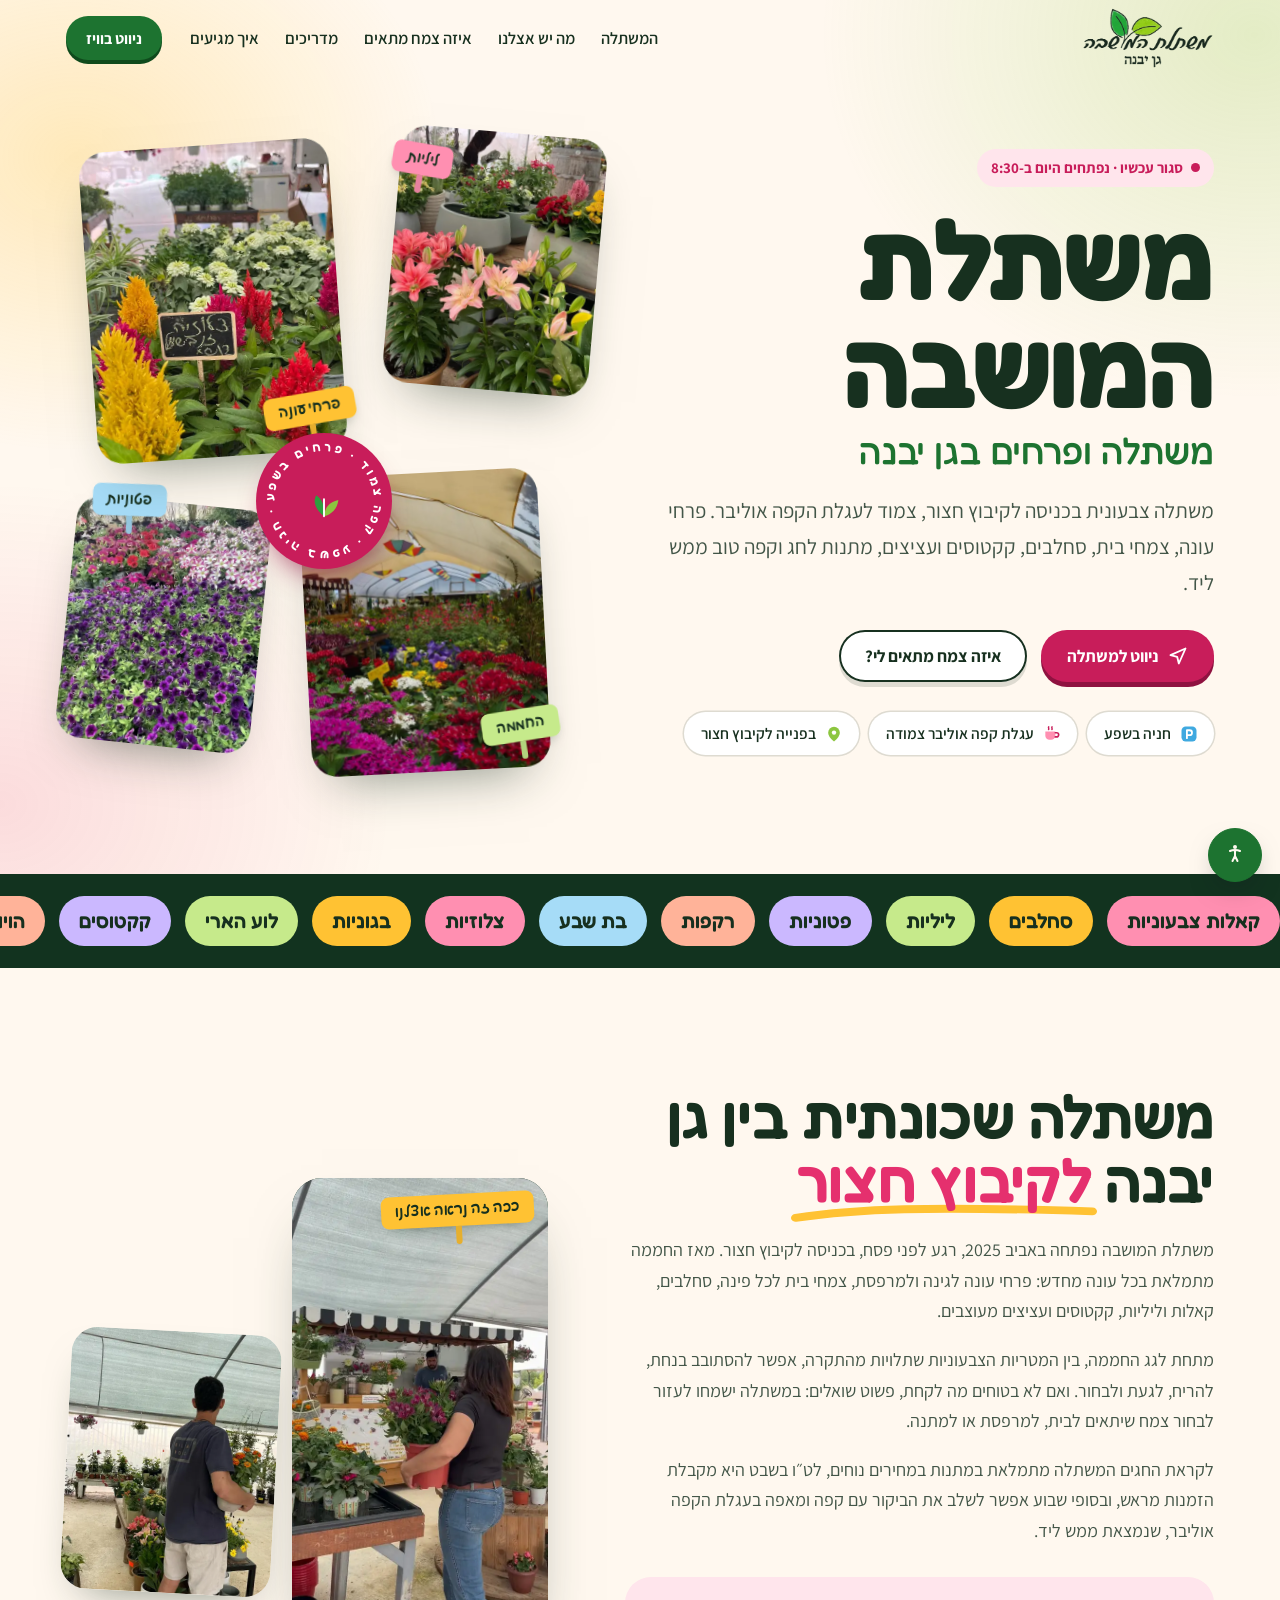
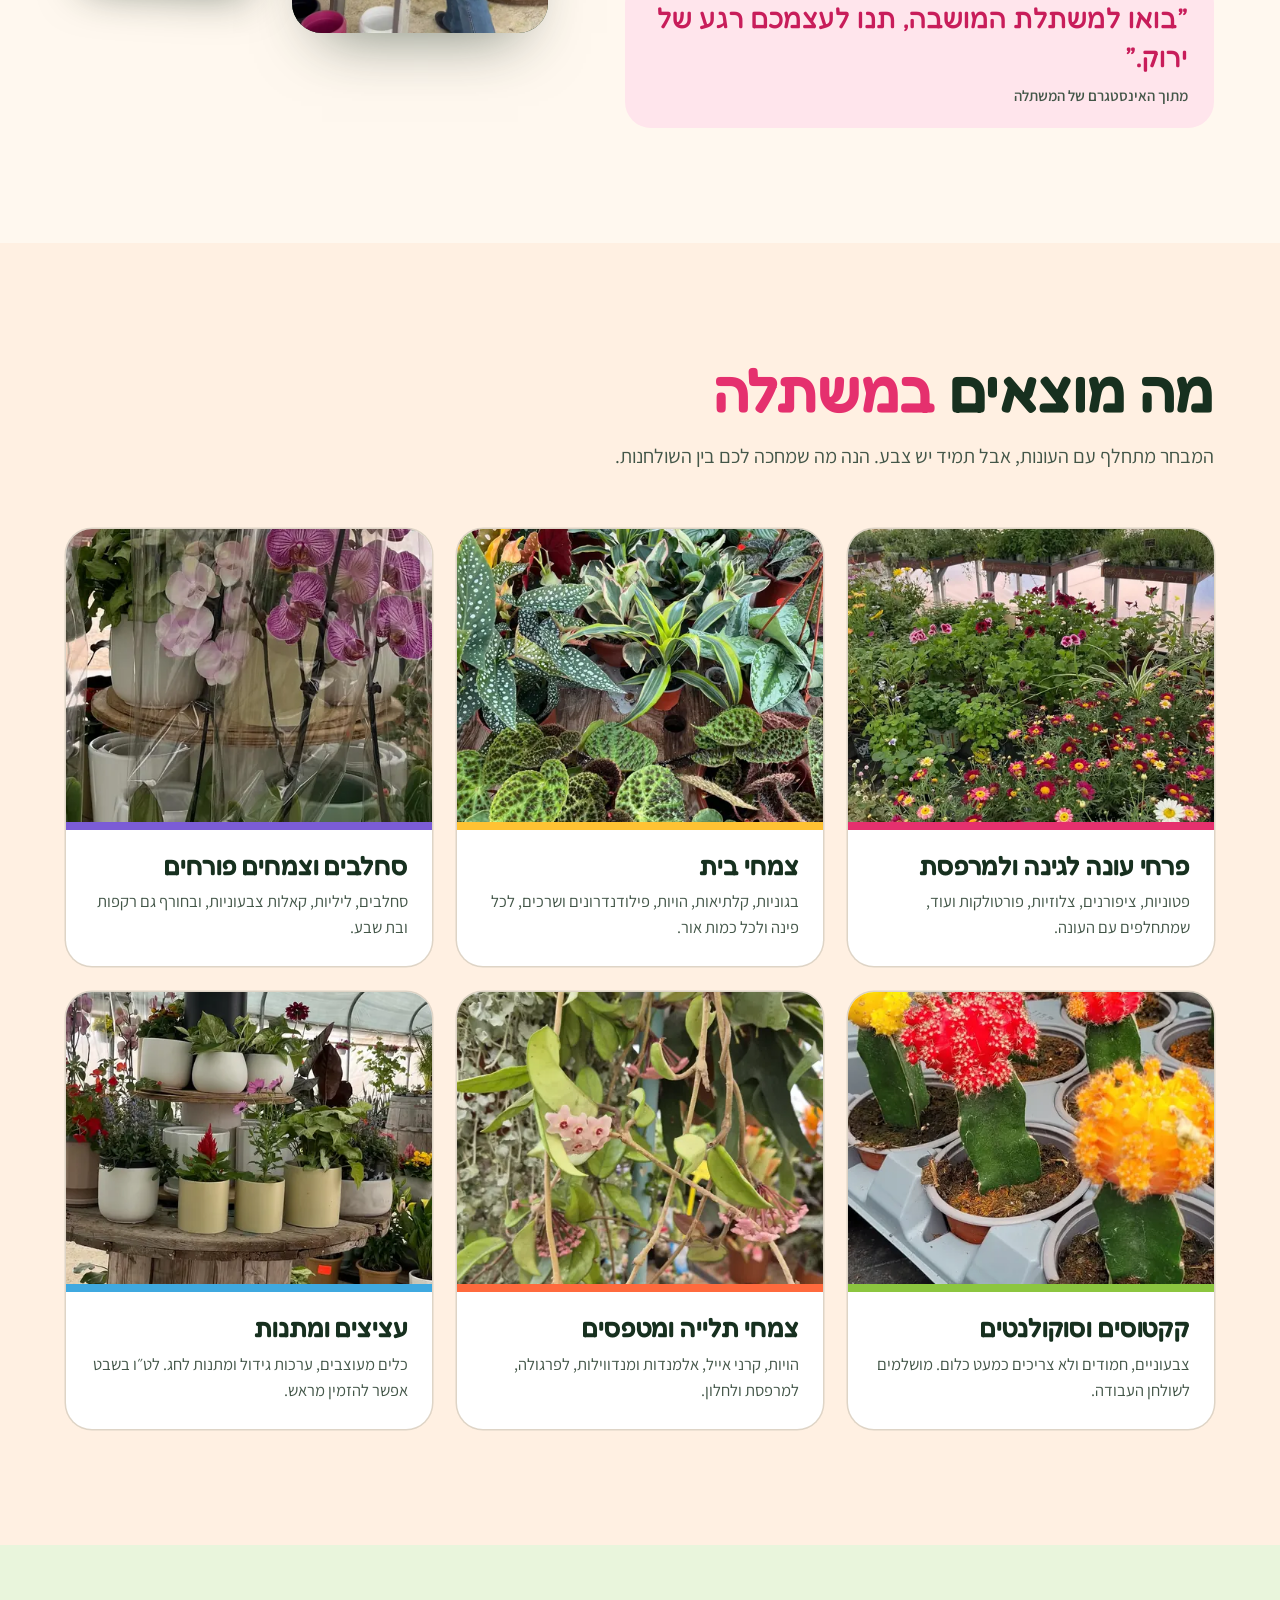
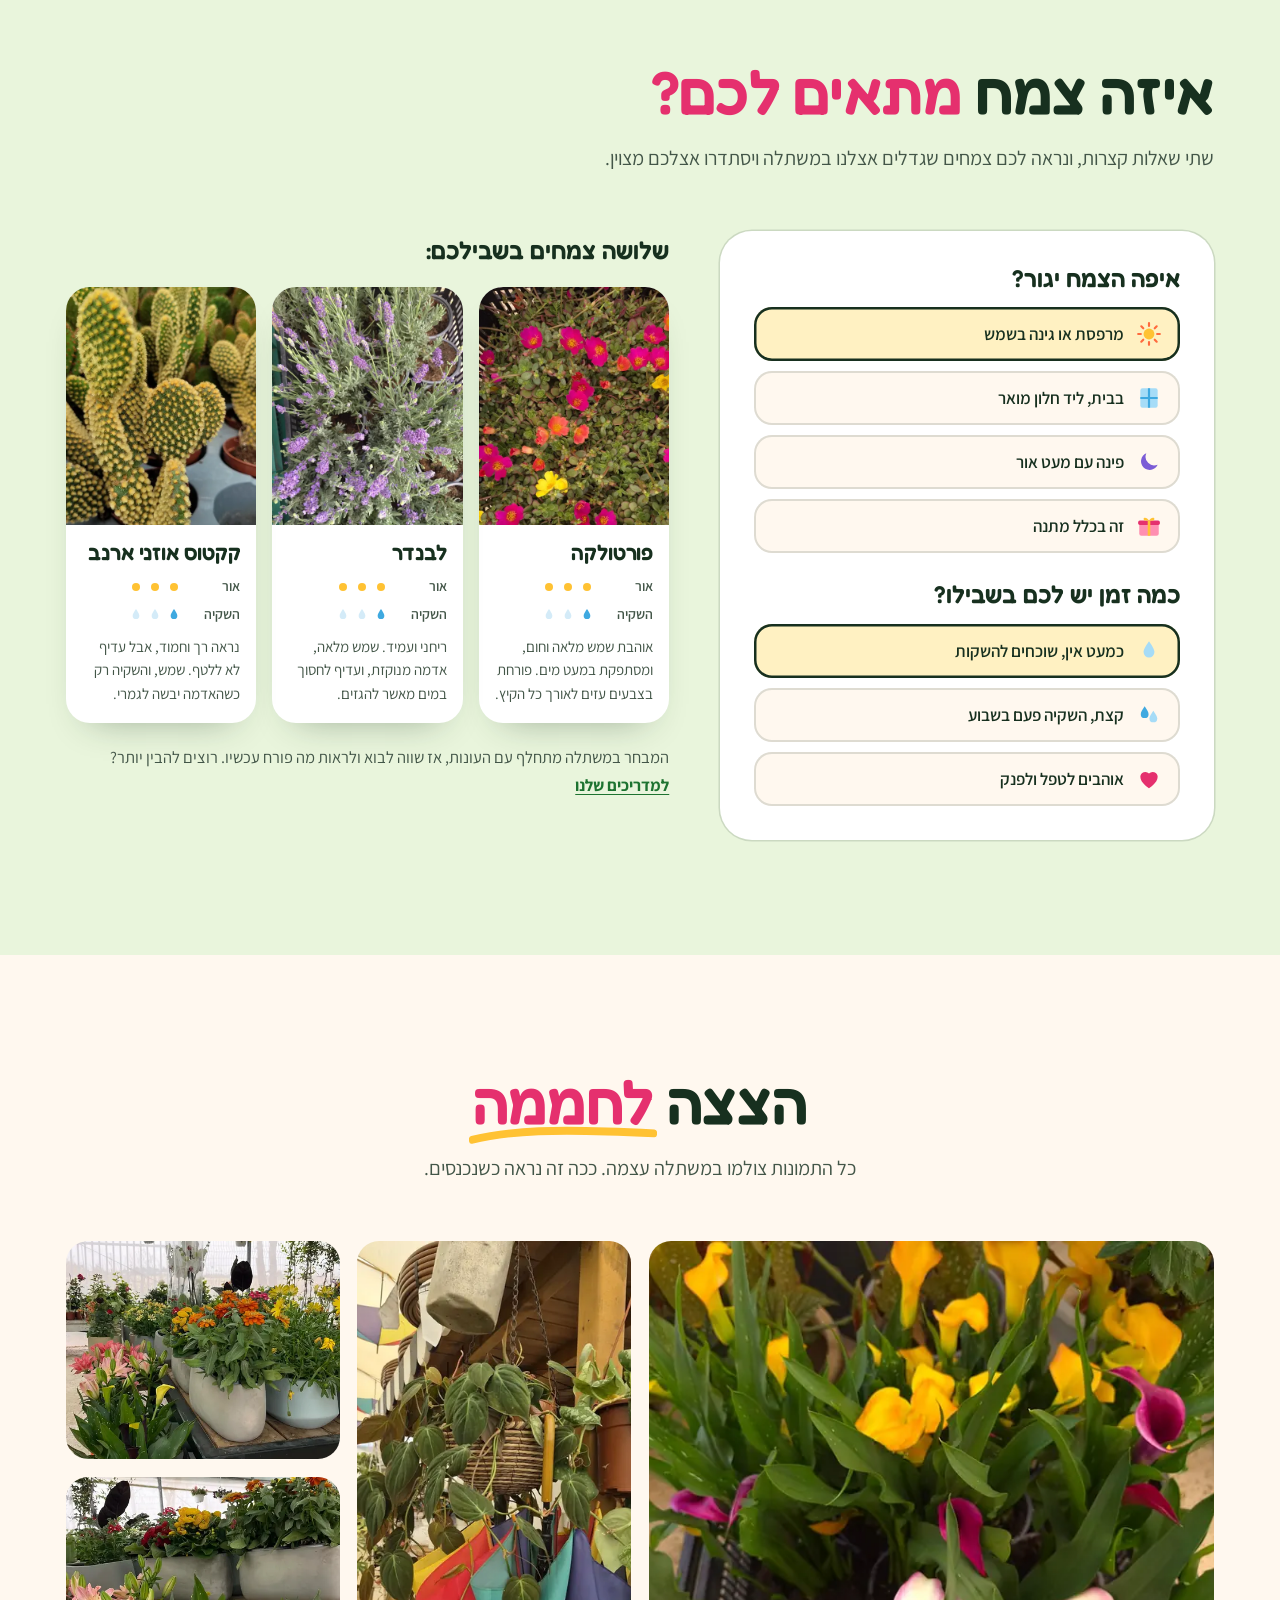
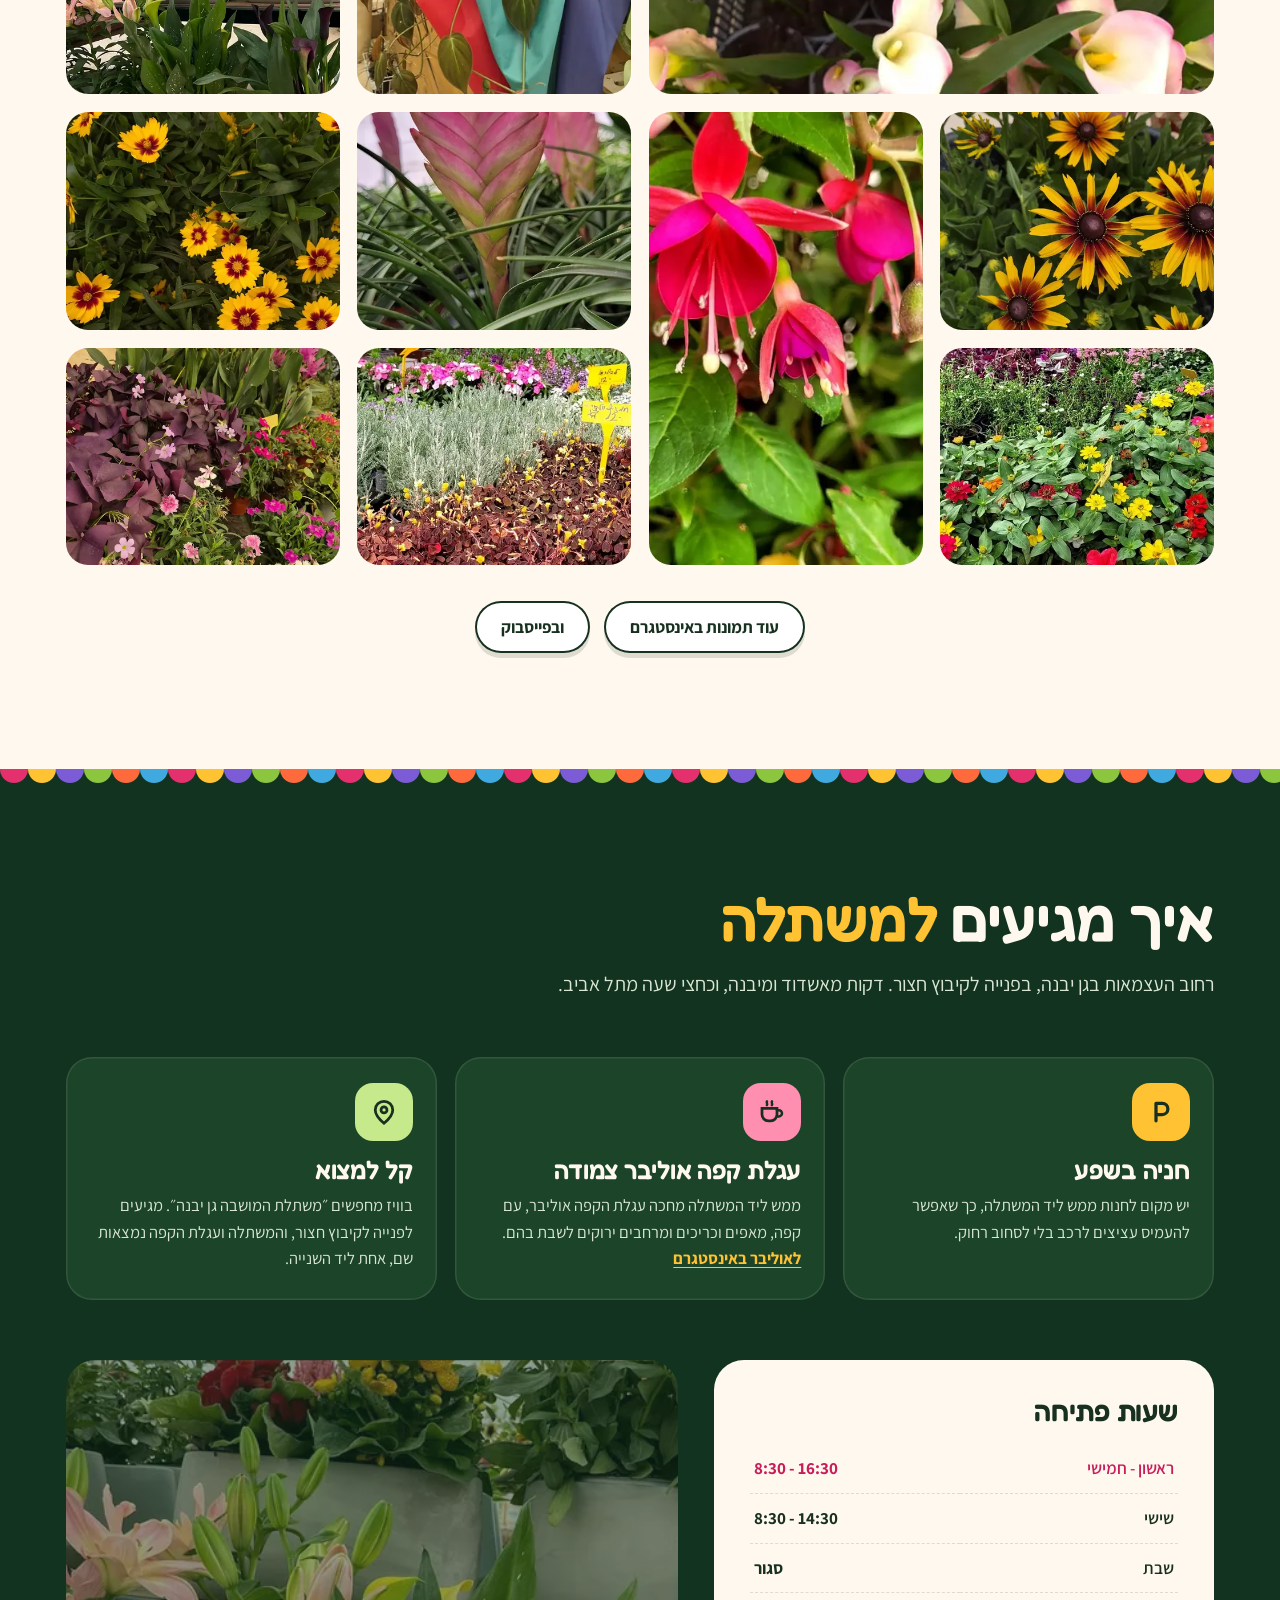
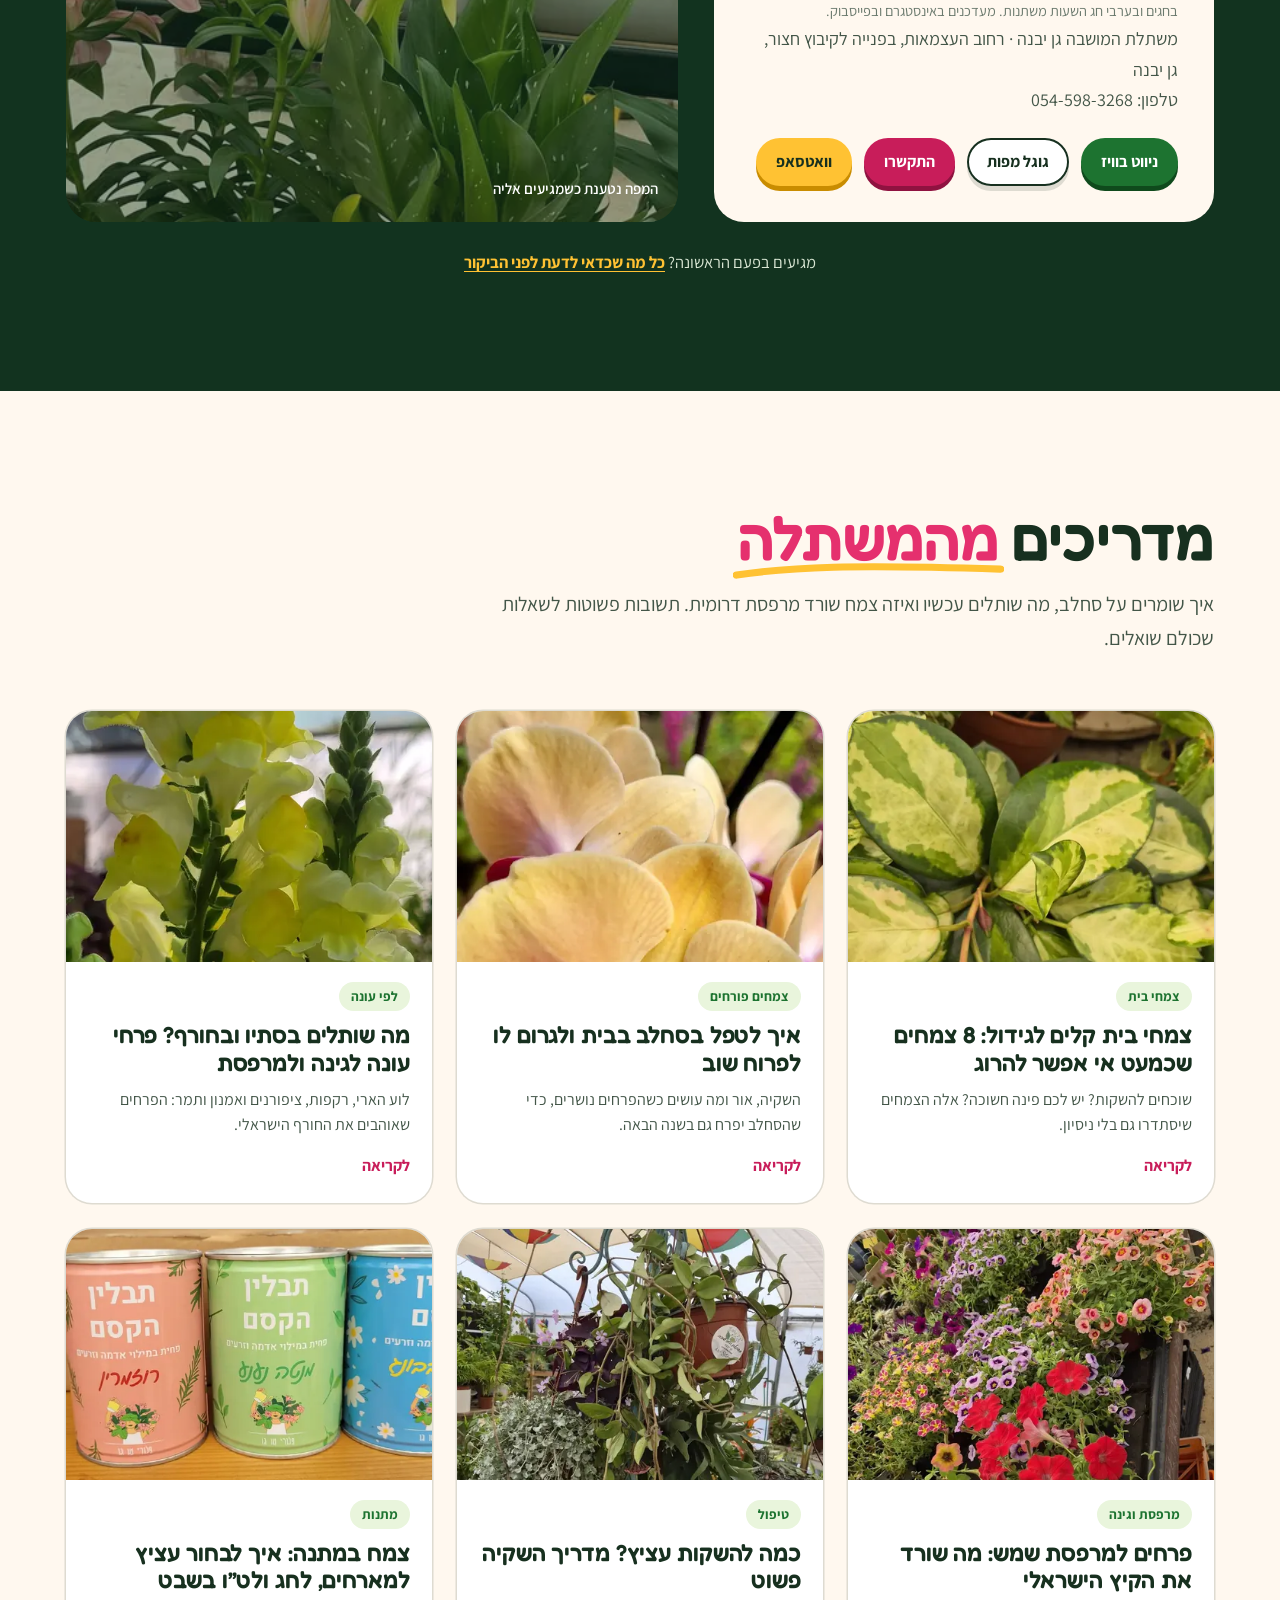
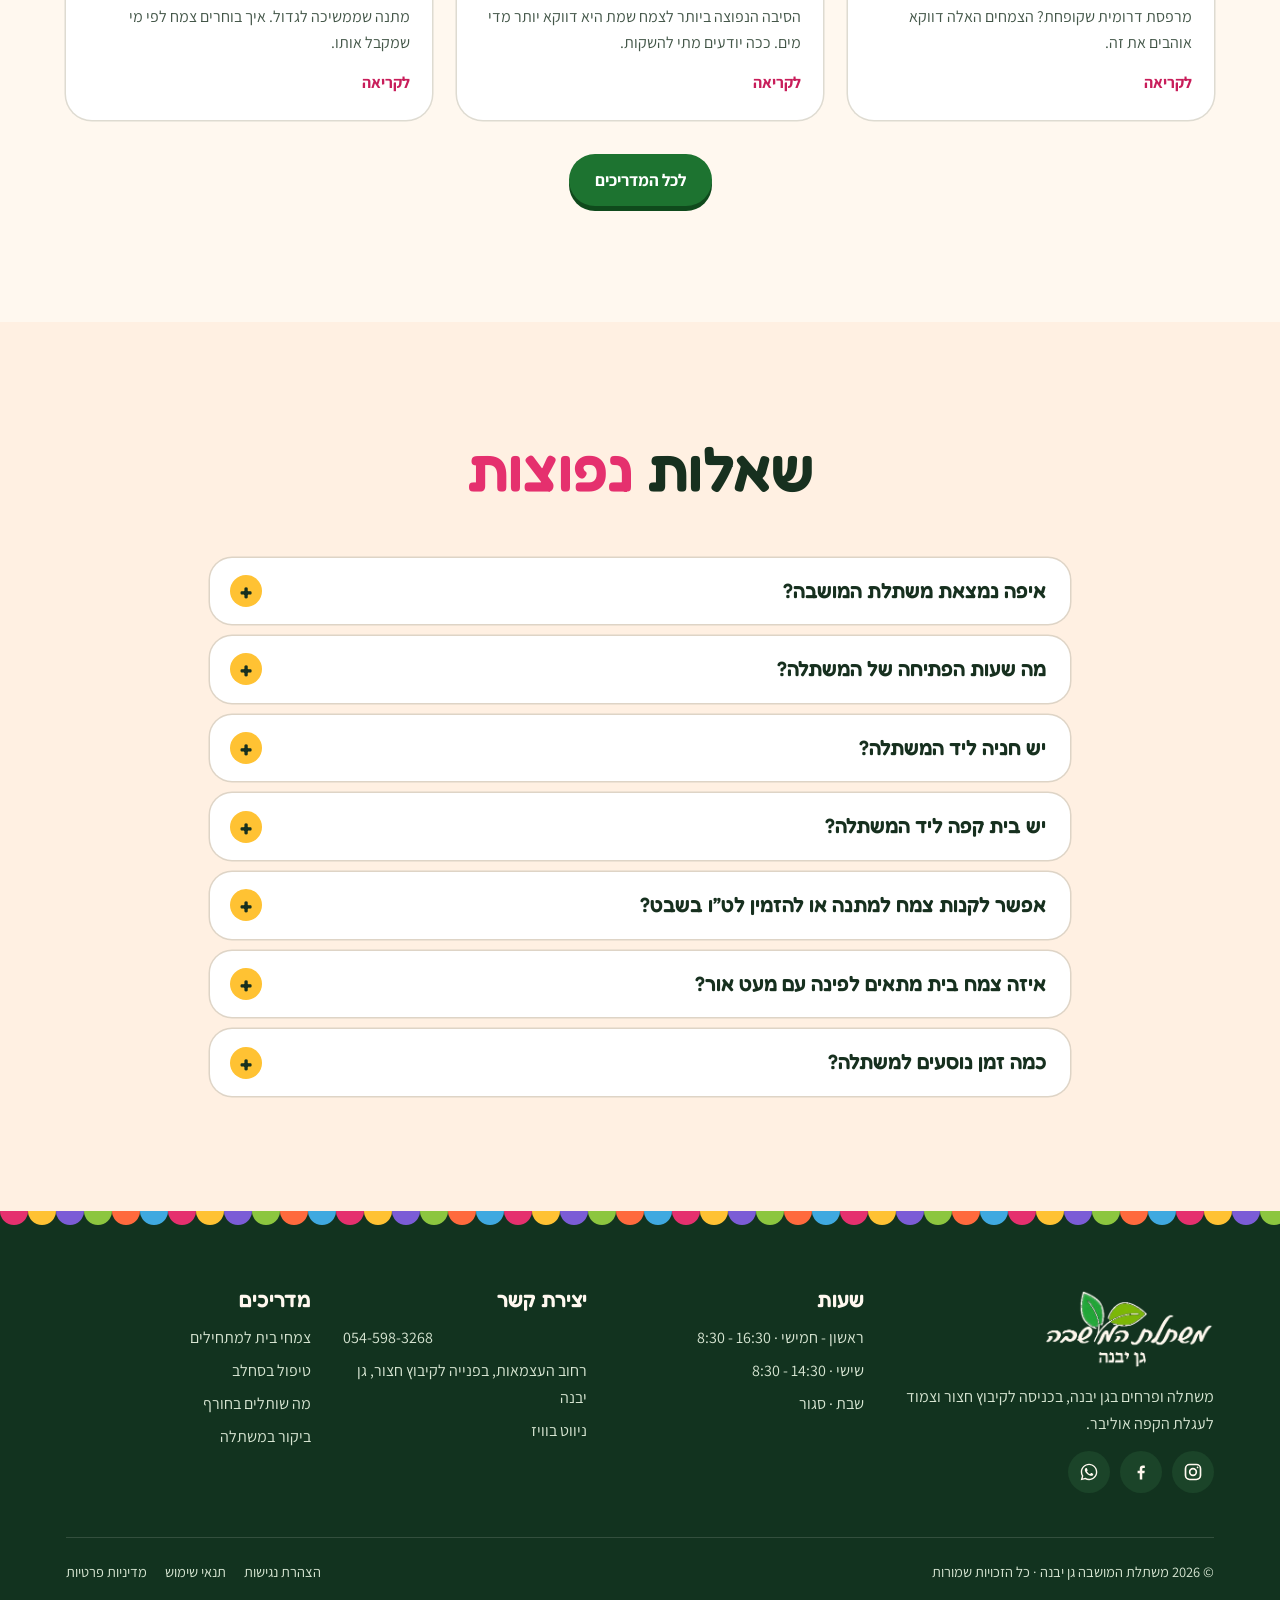
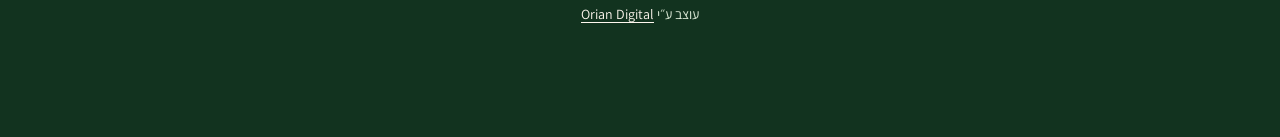
==== index.html @ 73ff0199 "Initial site: Moshava plant nursery, Gan Yavne Co-Authored-By: Claude Opus 5.5 <noreply@anthropic.co" ====
<!DOCTYPE html>
<html lang="he" dir="rtl">
<head>
<meta charset="UTF-8">
<meta name="viewport" content="width=device-width, initial-scale=1">
<meta http-equiv="Content-Security-Policy" content="default-src 'self'; base-uri 'self'; object-src 'none'; form-action 'self'; img-src 'self' data:; media-src 'self'; script-src 'self'; style-src 'self' 'unsafe-inline'; font-src 'self'; frame-src https://maps.google.com https://www.google.com; connect-src 'self'; upgrade-insecure-requests">
<meta name="referrer" content="strict-origin-when-cross-origin">
<title>משתלת המושבה גן יבנה | משתלה, פרחים וצמחי בית ליד קיבוץ חצור</title>
<meta name="description" content="משתלת המושבה בגן יבנה: משתלה צבעונית בכניסה לקיבוץ חצור, צמוד לעגלת הקפה אוליבר. פרחי עונה, צמחי בית, סחלבים, קקטוסים, עציצים ומתנות לחג. חניה בשפע. א-ה 8:30-16:30, ו 8:30-14:30.">
<link rel="canonical" href="https://oriantoledano-ship-it.github.io/moshava-nursery/">
<meta name="robots" content="index, follow, max-image-preview:large">
<meta property="og:type" content="website">
<meta property="og:locale" content="he_IL">
<meta property="og:site_name" content="משתלת המושבה גן יבנה">
<meta property="og:title" content="משתלת המושבה גן יבנה · משתלה ופרחים ליד קיבוץ חצור">
<meta property="og:description" content="פרחי עונה, צמחי בית, סחלבים ומתנות. צמוד לעגלת הקפה אוליבר, עם חניה בשפע.">
<meta property="og:url" content="https://oriantoledano-ship-it.github.io/moshava-nursery/">
<meta property="og:image" content="https://oriantoledano-ship-it.github.io/moshava-nursery/assets/img/og.jpg">
<meta property="og:image:width" content="1200">
<meta property="og:image:height" content="630">
<meta name="twitter:card" content="summary_large_image">
<meta name="theme-color" content="#FFF8EF">
<link rel="icon" href="favicon.ico" sizes="any">
<link rel="icon" type="image/png" sizes="32x32" href="assets/img/favicon-32.png">
<link rel="icon" type="image/png" sizes="192x192" href="assets/img/favicon-192.png">
<link rel="apple-touch-icon" href="assets/img/apple-touch-icon.png">
<link rel="sitemap" type="application/xml" href="sitemap.xml">
<script src="assets/framebust.js"></script>
<script src="assets/boot.js?v=1"></script>
<link rel="preload" href="assets/fonts/fredoka-400-700-hebrew.woff2" as="font" type="font/woff2" crossorigin>
<link rel="preload" href="assets/img/hero-celosia-480.webp" as="image" imagesrcset="assets/img/hero-celosia-480.webp 480w, assets/img/hero-celosia-960.webp 960w" imagesizes="(max-width: 900px) 46vw, 300px">
<link rel="stylesheet" href="assets/fonts.css?v=1">
<link rel="stylesheet" href="assets/site.css?v=1">
<link rel="stylesheet" href="assets/a11y.css?v=1">
<script src="assets/a11y.js?v=1"></script>
<script type="application/ld+json">
{"@context":"https://schema.org","@graph":[
{"@type":["GardenStore","Florist"],"@id":"https://oriantoledano-ship-it.github.io/moshava-nursery/#nursery","name":"משתלת המושבה גן יבנה","alternateName":["משתלת המושבה","Moshava Plant Nursery"],"description":"משתלה ופרחים בגן יבנה, בכניסה לקיבוץ חצור וצמוד לעגלת הקפה אוליבר: פרחי עונה, צמחי בית, סחלבים, קקטוסים, עציצים ומתנות לחג. חניה בשפע.","url":"https://oriantoledano-ship-it.github.io/moshava-nursery/","telephone":"+972-54-598-3268","logo":"https://oriantoledano-ship-it.github.io/moshava-nursery/assets/img/logo.png","image":["https://oriantoledano-ship-it.github.io/moshava-nursery/assets/img/og.jpg","https://oriantoledano-ship-it.github.io/moshava-nursery/assets/img/hero-greenhouse-960.webp","https://oriantoledano-ship-it.github.io/moshava-nursery/assets/img/hero-celosia-960.webp"],"address":{"@type":"PostalAddress","streetAddress":"רחוב העצמאות, בפנייה לקיבוץ חצור","addressLocality":"גן יבנה","addressRegion":"מחוז המרכז","addressCountry":"IL"},"geo":{"@type":"GeoCoordinates","latitude":31.7855279,"longitude":34.7253582},"hasMap":"https://www.google.com/maps?q=31.7855279,34.7253582","openingHoursSpecification":[{"@type":"OpeningHoursSpecification","dayOfWeek":["Sunday","Monday","Tuesday","Wednesday","Thursday"],"opens":"08:30","closes":"16:30"},{"@type":"OpeningHoursSpecification","dayOfWeek":"Friday","opens":"08:30","closes":"14:30"}],"amenityFeature":[{"@type":"LocationFeatureSpecification","name":"חניה בשפע","value":true},{"@type":"LocationFeatureSpecification","name":"עגלת קפה צמודה (אוליבר)","value":true}],"areaServed":[{"@type":"City","name":"גן יבנה"},{"@type":"City","name":"אשדוד"},{"@type":"City","name":"יבנה"},{"@type":"Place","name":"קיבוץ חצור"}],"sameAs":["https://www.instagram.com/moshava.plant.nursery/","https://www.facebook.com/profile.php?id=61574868822469"]},
{"@type":"WebSite","@id":"https://oriantoledano-ship-it.github.io/moshava-nursery/#site","url":"https://oriantoledano-ship-it.github.io/moshava-nursery/","name":"משתלת המושבה גן יבנה","inLanguage":"he-IL","publisher":{"@id":"https://oriantoledano-ship-it.github.io/moshava-nursery/#nursery"}},
{"@type":"FAQPage","mainEntity":[
{"@type":"Question","name":"איפה נמצאת משתלת המושבה?","acceptedAnswer":{"@type":"Answer","text":"ברחוב העצמאות בגן יבנה, בפנייה לקיבוץ חצור, צמוד לעגלת הקפה אוליבר. בוויז מחפשים: משתלת המושבה גן יבנה."}},
{"@type":"Question","name":"מה שעות הפתיחה של המשתלה?","acceptedAnswer":{"@type":"Answer","text":"ראשון עד חמישי 8:30-16:30, שישי 8:30-14:30, שבת סגור. בחגים ובערבי חג השעות משתנות ומתעדכנות באינסטגרם ובפייסבוק של המשתלה."}},
{"@type":"Question","name":"יש חניה ליד המשתלה?","acceptedAnswer":{"@type":"Answer","text":"כן. יש חניה בשפע ממש ליד המשתלה, כך שאפשר להעמיס עציצים לרכב בלי לסחוב רחוק."}},
{"@type":"Question","name":"יש בית קפה ליד המשתלה?","acceptedAnswer":{"@type":"Answer","text":"כן. עגלת הקפה אוליבר נמצאת צמוד למשתלה, עם קפה, מאפים וכריכים ומרחבים ירוקים לשבת בהם."}},
{"@type":"Question","name":"אפשר לקנות צמח למתנה או להזמין לט״ו בשבט?","acceptedAnswer":{"@type":"Answer","text":"כן. יש במשתלה צמחי בית, סחלבים, עציצים מעוצבים וערכות גידול שמתאימים למתנה, ולקראת ט״ו בשבט המשתלה מקבלת הזמנות מראש. כדאי להתקשר ל-054-598-3268."}},
{"@type":"Question","name":"איזה צמח בית מתאים לפינה עם מעט אור?","acceptedAnswer":{"@type":"Answer","text":"סנסיווריה (לשון חמותך) היא הבחירה הבטוחה ביותר, ואחריה שרכים וצמחי תלייה כמו קרן אייל. במשתלה ישמחו לעזור לבחור לפי המקום שיש לכם בבית."}},
{"@type":"Question","name":"כמה זמן נוסעים למשתלה?","acceptedAnswer":{"@type":"Answer","text":"המשתלה נמצאת בין גן יבנה לקיבוץ חצור, דקות ספורות מאשדוד ומיבנה, וכחצי שעה נסיעה מתל אביב."}}
]}
]}
</script>
</head>
<body>

<header class="hdr" id="hdr">
  <div class="wrap hdr-in">
    <a href="#top" class="brand" aria-label="משתלת המושבה גן יבנה - לראש העמוד"><img src="assets/img/logo-360.png" alt="משתלת המושבה גן יבנה" width="360" height="169"></a>
    <nav class="nav" aria-label="ניווט ראשי">
      <a href="#story">המשתלה</a>
      <a href="#plants">מה יש אצלנו</a>
      <a href="#finder">איזה צמח מתאים</a>
      <a href="blog/">מדריכים</a>
      <a href="#visit">איך מגיעים</a>
    </nav>
    <a class="btn btn--leaf hdr-cta" href="https://waze.com/ul?ll=31.7855279,34.7253582&amp;navigate=yes" target="_blank" rel="noopener noreferrer">ניווט בוויז</a>
    <button class="burger" type="button" aria-label="פתיחת תפריט" aria-expanded="false" aria-controls="drawer"><span></span><span></span><span></span></button>
  </div>
</header>

<div class="drawer" id="drawer" aria-hidden="true">
  <div class="scallop" aria-hidden="true"></div>
  <a href="#story">המשתלה</a>
  <a href="#plants">מה יש אצלנו</a>
  <a href="#finder">איזה צמח מתאים</a>
  <a href="blog/">מדריכים</a>
  <a href="#visit">איך מגיעים</a>
  <a class="btn btn--sun" href="tel:+972545983268">התקשרו: <span dir="ltr">054-598-3268</span></a>
</div>

<main id="top">

<section class="hero" aria-labelledby="h1">
  <div class="wrap">
    <div class="hero-txt">
      <p class="open-badge" data-open hidden></p>
      <h1 id="h1"><span class="h1-name">משתלת המושבה</span><span class="h1-sub">משתלה ופרחים בגן יבנה</span></h1>
      <p class="hero-lead">משתלה צבעונית בכניסה לקיבוץ חצור, צמוד לעגלת הקפה אוליבר. פרחי עונה, צמחי בית, סחלבים, קקטוסים ועציצים, מתנות לחג וקפה טוב ממש ליד.</p>
      <div class="hero-cta">
        <a class="btn" href="https://waze.com/ul?ll=31.7855279,34.7253582&amp;navigate=yes" target="_blank" rel="noopener noreferrer">
          <svg viewBox="0 0 24 24" fill="none" stroke="currentColor" stroke-width="2.2" stroke-linecap="round" stroke-linejoin="round" aria-hidden="true"><path d="M3 11 21 3l-8 18-2-8-8-2z"/></svg>ניווט למשתלה</a>
        <a class="btn btn--ghost" href="#finder">איזה צמח מתאים לי?</a>
      </div>
      <ul class="facts" aria-label="בקצרה">
        <li><svg viewBox="0 0 24 24" fill="none" aria-hidden="true"><rect x="3" y="3" width="18" height="18" rx="5" fill="#3FA9E0"/><path d="M9.5 17V7.5h3.2a2.9 2.9 0 0 1 0 5.8H9.5" stroke="#fff" stroke-width="2.2" stroke-linecap="round" stroke-linejoin="round"/></svg>חניה בשפע</li>
        <li><svg viewBox="0 0 24 24" fill="none" aria-hidden="true"><path d="M4 9h12v5a5 5 0 0 1-5 5H9a5 5 0 0 1-5-5V9z" fill="#FF8FB1"/><path d="M16 10.5h1.5a2.5 2.5 0 0 1 0 5H16" stroke="#C81D5A" stroke-width="2" stroke-linecap="round"/><path d="M8 3.5c-.8 1 .8 2-.1 3M12 3.5c-.8 1 .8 2-.1 3" stroke="#C81D5A" stroke-width="1.8" stroke-linecap="round"/></svg>עגלת קפה אוליבר צמודה</li>
        <li><svg viewBox="0 0 24 24" fill="none" aria-hidden="true"><path d="M12 21c4.6-3.8 7-7.3 7-10.6a7 7 0 1 0-14 0C5 13.7 7.4 17.2 12 21z" fill="#8CC63F"/><circle cx="12" cy="10.3" r="2.6" fill="#fff"/></svg>בפנייה לקיבוץ חצור</li>
      </ul>
    </div>

    <div class="collage" aria-label="תמונות מהמשתלה">
      <figure class="hc hc-1">
        <img src="assets/img/hero-celosia-480.webp" srcset="assets/img/hero-celosia-480.webp 480w, assets/img/hero-celosia-960.webp 960w" sizes="(max-width: 900px) 46vw, 300px" width="480" height="600" alt="צלוזיות אדומות וצהובות ושלט גיר על שולחן פרחים במשתלת המושבה בגן יבנה" fetchpriority="high">
        <span class="tag">פרחי עונה</span>
      </figure>
      <figure class="hc hc-2">
        <img src="assets/img/hero-lily-480.webp" srcset="assets/img/hero-lily-480.webp 480w, assets/img/hero-lily-960.webp 960w" sizes="(max-width: 900px) 38vw, 240px" width="480" height="600" alt="ליליות ורודות פורחות בעציצים במשתלה">
        <span class="tag tag--rose">ליליות</span>
      </figure>
      <figure class="hc hc-3">
        <img src="assets/img/hero-greenhouse-480.webp" srcset="assets/img/hero-greenhouse-480.webp 480w, assets/img/hero-greenhouse-960.webp 960w" sizes="(max-width: 900px) 44vw, 280px" width="480" height="600" alt="החממה של משתלת המושבה מלאה בפרחים צבעוניים ומטריות תלויות מהתקרה">
        <span class="tag tag--lime">החממה</span>
      </figure>
      <figure class="hc hc-4">
        <img src="assets/img/hero-petunia-480.webp" srcset="assets/img/hero-petunia-480.webp 480w, assets/img/hero-petunia-960.webp 960w" sizes="(max-width: 900px) 36vw, 230px" width="480" height="600" alt="שולחן פטוניות סגולות וורודות במשתלה בגן יבנה">
        <span class="tag tag--sky">פטוניות</span>
      </figure>
      <div class="stamp" aria-hidden="true">
        <div class="stamp-disc"></div>
        <svg class="stamp-ring" viewBox="0 0 136 136" xmlns:xlink="http://www.w3.org/1999/xlink"><path id="stampRing" d="M18 68a50 50 0 1 1 100 0a50 50 0 1 1-100 0" fill="none"/><text><textPath href="#stampRing" xlink:href="#stampRing" textLength="306" lengthAdjust="spacing">חניה בשפע · קפה צמוד · פרחים בשפע ·</textPath></text></svg>
        <div class="stamp-mid"><svg viewBox="0 0 48 48"><path d="M24 40c0-10 0-16-8-22-4 6-1 15 8 22z" fill="#2E9E3E"/><path d="M24 40c1-9 5-15 15-17-1 9-7 15-15 17z" fill="#8CC63F"/><path d="M24 40V22" stroke="#fff" stroke-width="2" stroke-linecap="round"/></svg></div>
      </div>
    </div>
  </div>
</section>

<div class="marq" aria-hidden="true">
  <div class="marq-track">
    <span>קאלות צבעוניות</span><span>סחלבים</span><span>ליליות</span><span>פטוניות</span><span>רקפות</span><span>בת שבע</span><span>צלוזיות</span><span>בגוניות</span><span>לוע הארי</span><span>קקטוסים</span><span>הויות</span><span>מנדווילות</span><span>אלמנדות</span><span>לבנדר</span><span>שרכים</span><span>קלתיאות</span>
  </div>
</div>

<section class="sec story" id="story" aria-labelledby="story-h">
  <div class="wrap">
    <div class="story-txt rv">
      <h2 id="story-h">משתלה שכונתית בין גן יבנה <em>לקיבוץ חצור</em></h2>
      <p>משתלת המושבה נפתחה באביב 2025, רגע לפני פסח, בכניסה לקיבוץ חצור. מאז החממה מתמלאת בכל עונה מחדש: פרחי עונה לגינה ולמרפסת, צמחי בית לכל פינה, סחלבים, קאלות וליליות, קקטוסים ועציצים מעוצבים.</p>
      <p>מתחת לגג החממה, בין המטריות הצבעוניות שתלויות מהתקרה, אפשר להסתובב בנחת, להריח, לגעת ולבחור. ואם לא בטוחים מה לקחת, פשוט שואלים: במשתלה ישמחו לעזור לבחור צמח שיתאים לבית, למרפסת או למתנה.</p>
      <p>לקראת החגים המשתלה מתמלאת במתנות במחירים נוחים, לט״ו בשבט היא מקבלת הזמנות מראש, ובסופי שבוע אפשר לשלב את הביקור עם קפה ומאפה בעגלת הקפה אוליבר, שנמצאת ממש ליד.</p>
      <blockquote class="quote">״בואו למשתלת המושבה, תנו לעצמכם רגע של ירוק.״<cite>מתוך האינסטגרם של המשתלה</cite></blockquote>
    </div>
    <div class="story-media rv">
      <div class="reel">
        <video data-reel muted loop playsinline preload="none" poster="assets/img/reel-poster.webp" width="540" height="960" aria-label="סרטון קצר: סידור עציצים פורחים במשתלה">
          <source src="assets/media/nursery-540.mp4" type="video/mp4">
        </video>
        <span class="tag">ככה זה נראה אצלנו</span>
      </div>
      <figure class="story-pic">
        <img src="assets/img/story-carry-480.webp" srcset="assets/img/story-carry-480.webp 480w, assets/img/story-carry-960.webp 960w" sizes="(max-width: 900px) 40vw, 230px" width="480" height="600" alt="סידור עציצים פורחים בין שולחנות החממה" loading="lazy" decoding="async">
      </figure>
    </div>
  </div>
</section>

<section class="sec cats" id="plants" aria-labelledby="plants-h">
  <div class="wrap">
    <header class="sec-head rv">
      <h2 id="plants-h">מה מוצאים <em>במשתלה</em></h2>
      <p class="lede">המבחר מתחלף עם העונות, אבל תמיד יש צבע. הנה מה שמחכה לכם בין השולחנות.</p>
    </header>
    <ul class="cat-grid">
      <li class="cat rv">
        <div class="cat-img"><img src="assets/img/cat-season-480.webp" srcset="assets/img/cat-season-480.webp 480w, assets/img/cat-season-960.webp 960w" sizes="(max-width: 640px) 42vw, (max-width: 900px) 46vw, 380px" width="480" height="600" alt="שולחנות פרחי עונה צבעוניים בחממה של המשתלה" loading="lazy" decoding="async"></div>
        <div class="cat-body"><h3>פרחי עונה לגינה ולמרפסת</h3><p>פטוניות, ציפורנים, צלוזיות, פורטולקות ועוד, שמתחלפים עם העונה.</p></div>
      </li>
      <li class="cat rv">
        <div class="cat-img"><img src="assets/img/cat-house-480.webp" srcset="assets/img/cat-house-480.webp 480w, assets/img/cat-house-960.webp 960w" sizes="(max-width: 640px) 42vw, (max-width: 900px) 46vw, 380px" width="480" height="600" alt="צמחי בית עם עלים מנוקדים ומפוספסים במשתלה" loading="lazy" decoding="async"></div>
        <div class="cat-body"><h3>צמחי בית</h3><p>בגוניות, קלתיאות, הויות, פילודנדרונים ושרכים, לכל פינה ולכל כמות אור.</p></div>
      </li>
      <li class="cat rv">
        <div class="cat-img"><img src="assets/img/cat-orchid-480.webp" srcset="assets/img/cat-orchid-480.webp 480w, assets/img/cat-orchid-960.webp 960w" sizes="(max-width: 640px) 42vw, (max-width: 900px) 46vw, 380px" width="480" height="600" alt="סחלבים סגולים ולבנים בעציצים במשתלת המושבה" loading="lazy" decoding="async"></div>
        <div class="cat-body"><h3>סחלבים וצמחים פורחים</h3><p>סחלבים, ליליות, קאלות צבעוניות, ובחורף גם רקפות ובת שבע.</p></div>
      </li>
      <li class="cat rv">
        <div class="cat-img"><img src="assets/img/cat-cactus-480.webp" srcset="assets/img/cat-cactus-480.webp 480w, assets/img/cat-cactus-960.webp 960w" sizes="(max-width: 640px) 42vw, (max-width: 900px) 46vw, 380px" width="480" height="600" alt="קקטוסים צבעוניים באדום, צהוב וכתום במשתלה" loading="lazy" decoding="async"></div>
        <div class="cat-body"><h3>קקטוסים וסוקולנטים</h3><p>צבעוניים, חמודים ולא צריכים כמעט כלום. מושלמים לשולחן העבודה.</p></div>
      </li>
      <li class="cat rv">
        <div class="cat-img"><img src="assets/img/cat-hanging-480.webp" srcset="assets/img/cat-hanging-480.webp 480w, assets/img/cat-hanging-960.webp 960w" sizes="(max-width: 640px) 42vw, (max-width: 900px) 46vw, 380px" width="480" height="600" alt="הויה פורחת תלויה מתקרת החממה" loading="lazy" decoding="async"></div>
        <div class="cat-body"><h3>צמחי תלייה ומטפסים</h3><p>הויות, קרני אייל, אלמנדות ומנדווילות, לפרגולה, למרפסת ולחלון.</p></div>
      </li>
      <li class="cat rv">
        <div class="cat-img"><img src="assets/img/cat-pots-480.webp" srcset="assets/img/cat-pots-480.webp 480w, assets/img/cat-pots-960.webp 960w" sizes="(max-width: 640px) 42vw, (max-width: 900px) 46vw, 380px" width="480" height="600" alt="עציצים מעוצבים בגווני פסטל על שולחן עץ במשתלה" loading="lazy" decoding="async"></div>
        <div class="cat-body"><h3>עציצים ומתנות</h3><p>כלים מעוצבים, ערכות גידול ומתנות לחג. לט״ו בשבט אפשר להזמין מראש.</p></div>
      </li>
    </ul>
  </div>
</section>

<section class="sec finder" id="finder" aria-labelledby="finder-h">
  <div class="wrap">
    <header class="sec-head rv">
      <h2 id="finder-h">איזה צמח <em>מתאים לכם?</em></h2>
      <p class="lede">שתי שאלות קצרות, ונראה לכם צמחים שגדלים אצלנו במשתלה ויסתדרו אצלכם מצוין.</p>
    </header>
    <div class="fd">
      <form class="fd-q rv" id="finderForm" aria-label="מציאת צמח מתאים">
        <fieldset>
          <legend>איפה הצמח יגור?</legend>
          <div class="fd-opts">
            <label class="opt"><input type="radio" name="place" value="sun" checked><span class="opt-in"><svg viewBox="0 0 24 24" aria-hidden="true"><circle cx="12" cy="12" r="5" fill="#FFC233"/><path d="M12 2v2.5M12 19.5V22M2 12h2.5M19.5 12H22M4.9 4.9l1.8 1.8M17.3 17.3l1.8 1.8M4.9 19.1l1.8-1.8M17.3 6.7l1.8-1.8" stroke="#FF6A3D" stroke-width="2" stroke-linecap="round"/></svg>מרפסת או גינה בשמש</span></label>
            <label class="opt"><input type="radio" name="place" value="bright"><span class="opt-in"><svg viewBox="0 0 24 24" aria-hidden="true"><rect x="4" y="3" width="16" height="18" rx="2" fill="#A6DCF7"/><path d="M12 3v18M4 12h16" stroke="#3FA9E0" stroke-width="2"/></svg>בבית, ליד חלון מואר</span></label>
            <label class="opt"><input type="radio" name="place" value="shade"><span class="opt-in"><svg viewBox="0 0 24 24" aria-hidden="true"><path d="M20 14.5A8 8 0 0 1 9.5 4a8 8 0 1 0 10.5 10.5z" fill="#7B5CD6"/></svg>פינה עם מעט אור</span></label>
            <label class="opt"><input type="radio" name="place" value="gift"><span class="opt-in"><svg viewBox="0 0 24 24" aria-hidden="true"><rect x="3" y="9" width="18" height="12" rx="2" fill="#FF8FB1"/><rect x="2" y="7" width="20" height="4" rx="1.5" fill="#E5306E"/><path d="M12 7v14" stroke="#FFC233" stroke-width="2.4"/><path d="M12 7c-1.5-3-5-3.5-5-1.5S10 7 12 7zm0 0c1.5-3 5-3.5 5-1.5S14 7 12 7z" fill="#FFC233"/></svg>זה בכלל מתנה</span></label>
          </div>
        </fieldset>
        <fieldset>
          <legend>כמה זמן יש לכם בשבילו?</legend>
          <div class="fd-opts">
            <label class="opt"><input type="radio" name="care" value="1" checked><span class="opt-in"><svg viewBox="0 0 24 24" aria-hidden="true"><path d="M12 3c3 4.5 5 7.4 5 10a5 5 0 0 1-10 0c0-2.6 2-5.5 5-10z" fill="#A6DCF7"/></svg>כמעט אין, שוכחים להשקות</span></label>
            <label class="opt"><input type="radio" name="care" value="2"><span class="opt-in"><svg viewBox="0 0 24 24" aria-hidden="true"><path d="M8 4c2.2 3.2 3.6 5.3 3.6 7.2a3.6 3.6 0 0 1-7.2 0C4.4 9.3 5.8 7.2 8 4z" fill="#3FA9E0"/><path d="M16 8c2.2 3.2 3.6 5.3 3.6 7.2a3.6 3.6 0 0 1-7.2 0c0-1.9 1.4-4 3.6-7.2z" fill="#A6DCF7"/></svg>קצת, השקיה פעם בשבוע</span></label>
            <label class="opt"><input type="radio" name="care" value="3"><span class="opt-in"><svg viewBox="0 0 24 24" aria-hidden="true"><path d="M12 20.5s-8-4.9-8-10.6A4.6 4.6 0 0 1 12 7a4.6 4.6 0 0 1 8 2.9c0 5.7-8 10.6-8 10.6z" fill="#E5306E"/></svg>אוהבים לטפל ולפנק</span></label>
          </div>
        </fieldset>
      </form>
      <div class="fd-res rv" aria-live="polite">
        <p class="fd-res-h">שלושה צמחים בשבילכם:</p>
        <ul class="fd-list" id="finderList">
          <li class="pl"><div class="pl-img"><img src="assets/img/p-portulaca-480.webp" width="480" height="600" alt="פורטולקה פורחת בוורוד וכתום" loading="lazy" decoding="async"></div><div class="pl-body"><h3>פורטולקה</h3><p>אוהבת שמש מלאה וחום, ומסתפקת במעט מים. פורחת בצבעים עזים לאורך כל הקיץ.</p></div></li>
          <li class="pl"><div class="pl-img"><img src="assets/img/p-lavender-480.webp" width="480" height="600" alt="לבנדר פורח בסגול" loading="lazy" decoding="async"></div><div class="pl-body"><h3>לבנדר</h3><p>ריחני ועמיד. שמש מלאה, אדמה מנוקזת, ועדיף לחסוך במים מאשר להגזים.</p></div></li>
          <li class="pl"><div class="pl-img"><img src="assets/img/p-bunny-480.webp" width="480" height="600" alt="קקטוס אוזני ארנב בעציץ" loading="lazy" decoding="async"></div><div class="pl-body"><h3>קקטוס אוזני ארנב</h3><p>נראה רך וחמוד, אבל עדיף לא ללטף. שמש, והשקיה רק כשהאדמה יבשה לגמרי.</p></div></li>
        </ul>
        <p class="fd-note">המבחר במשתלה מתחלף עם העונות, אז שווה לבוא ולראות מה פורח עכשיו. רוצים להבין יותר? <a href="blog/">למדריכים שלנו</a></p>
      </div>
    </div>
  </div>
</section>

<section class="sec gallery" id="gallery" aria-labelledby="gal-h">
  <div class="wrap">
    <header class="sec-head is-center rv">
      <h2 id="gal-h">הצצה <em>לחממה</em></h2>
      <p class="lede">כל התמונות צולמו במשתלה עצמה. ככה זה נראה כשנכנסים.</p>
    </header>
    <ul class="gal-grid">
      <li class="g-wide rv"><img src="assets/img/g-calla-640.webp" srcset="assets/img/g-calla-640.webp 640w, assets/img/g-calla-1200.webp 1200w" sizes="(max-width: 900px) 92vw, 600px" width="640" height="480" alt="קאלות צבעוניות בצהוב, ורוד ולבן במשתלת המושבה" loading="lazy" decoding="async"></li>
      <li class="g-tall rv"><img src="assets/img/g-umbrella-480.webp" srcset="assets/img/g-umbrella-480.webp 480w, assets/img/g-umbrella-960.webp 960w" sizes="(max-width: 900px) 46vw, 300px" width="480" height="600" alt="מטרייה צבעונית וצמחי תלייה בחממה" loading="lazy" decoding="async"></li>
      <li class="rv"><img src="assets/img/g-tables-480.webp" srcset="assets/img/g-tables-480.webp 480w, assets/img/g-tables-960.webp 960w" sizes="(max-width: 900px) 46vw, 300px" width="480" height="600" alt="שולחנות עם עציצי פרחים כתומים ולבנים" loading="lazy" decoding="async"></li>
      <li class="rv"><img src="assets/img/g-lilies-480.webp" srcset="assets/img/g-lilies-480.webp 480w, assets/img/g-lilies-960.webp 960w" sizes="(max-width: 900px) 46vw, 300px" width="480" height="600" alt="ליליות וקאלות פורחות על שולחן במשתלה" loading="lazy" decoding="async"></li>
      <li class="rv"><img src="assets/img/g-rudbeckia-480.webp" srcset="assets/img/g-rudbeckia-480.webp 480w, assets/img/g-rudbeckia-960.webp 960w" sizes="(max-width: 900px) 46vw, 300px" width="480" height="600" alt="רודבקיות צהובות עם מרכז חום" loading="lazy" decoding="async"></li>
      <li class="g-tall rv"><img src="assets/img/g-fuchsia-480.webp" srcset="assets/img/g-fuchsia-480.webp 480w, assets/img/g-fuchsia-960.webp 960w" sizes="(max-width: 900px) 46vw, 300px" width="480" height="600" alt="פוקסיה פורחת באדום וסגול" loading="lazy" decoding="async"></li>
      <li class="rv"><img src="assets/img/g-bromeliad-480.webp" srcset="assets/img/g-bromeliad-480.webp 480w, assets/img/g-bromeliad-960.webp 960w" sizes="(max-width: 900px) 46vw, 300px" width="480" height="600" alt="ברומליה עם תפרחת ורודה" loading="lazy" decoding="async"></li>
      <li class="rv"><img src="assets/img/hero-coreopsis-480.webp" srcset="assets/img/hero-coreopsis-480.webp 480w, assets/img/hero-coreopsis-960.webp 960w" sizes="(max-width: 900px) 46vw, 300px" width="480" height="600" alt="קורופסיס צהוב עם לב אדום" loading="lazy" decoding="async"></li>
      <li class="rv"><img src="assets/img/g-flowers-480.webp" srcset="assets/img/g-flowers-480.webp 480w, assets/img/g-flowers-960.webp 960w" sizes="(max-width: 900px) 46vw, 300px" width="480" height="600" alt="שולחן פרחי עונה מעורבים בצבעים" loading="lazy" decoding="async"></li>
      <li class="rv"><img src="assets/img/g-coleus-480.webp" srcset="assets/img/g-coleus-480.webp 480w, assets/img/g-coleus-960.webp 960w" sizes="(max-width: 900px) 46vw, 300px" width="480" height="600" alt="קולאוס בגווני בורדו וירוק" loading="lazy" decoding="async"></li>
      <li class="rv"><img src="assets/img/g-oxalis-480.webp" srcset="assets/img/g-oxalis-480.webp 480w, assets/img/g-oxalis-960.webp 960w" sizes="(max-width: 900px) 46vw, 300px" width="480" height="600" alt="אוקסליס סגול וציפורנים ורודות" loading="lazy" decoding="async"></li>
    </ul>
    <div class="gal-cta rv">
      <a class="btn btn--ghost" href="https://www.instagram.com/moshava.plant.nursery/" target="_blank" rel="noopener noreferrer">עוד תמונות באינסטגרם</a>
      <a class="btn btn--ghost" href="https://www.facebook.com/profile.php?id=61574868822469" target="_blank" rel="noopener noreferrer">ובפייסבוק</a>
    </div>
  </div>
</section>

<section class="sec visit" id="visit" aria-labelledby="visit-h">
  <div class="scallop" aria-hidden="true"></div>
  <div class="wrap">
    <header class="sec-head rv">
      <h2 id="visit-h">איך מגיעים <em>למשתלה</em></h2>
      <p class="lede">רחוב העצמאות בגן יבנה, בפנייה לקיבוץ חצור. דקות מאשדוד ומיבנה, וכחצי שעה מתל אביב.</p>
    </header>
    <ul class="perks">
      <li class="perk rv">
        <span class="perk-ico"><svg viewBox="0 0 24 24" fill="none" aria-hidden="true"><path d="M8 19V5h5a4.5 4.5 0 0 1 0 9H8" stroke="currentColor" stroke-width="2.6" stroke-linecap="round" stroke-linejoin="round"/></svg></span>
        <h3>חניה בשפע</h3>
        <p>יש מקום לחנות ממש ליד המשתלה, כך שאפשר להעמיס עציצים לרכב בלי לסחוב רחוק.</p>
      </li>
      <li class="perk rv">
        <span class="perk-ico"><svg viewBox="0 0 24 24" fill="none" aria-hidden="true"><path d="M4 9h12v5a5 5 0 0 1-5 5H9a5 5 0 0 1-5-5V9z" stroke="currentColor" stroke-width="2.2"/><path d="M16 10.5h1.5a2.5 2.5 0 0 1 0 5H16M8 3.5c-.8 1 .8 2-.1 3M12 3.5c-.8 1 .8 2-.1 3" stroke="currentColor" stroke-width="2" stroke-linecap="round"/></svg></span>
        <h3>עגלת קפה אוליבר צמודה</h3>
        <p>ממש ליד המשתלה מחכה עגלת הקפה אוליבר, עם קפה, מאפים וכריכים ומרחבים ירוקים לשבת בהם. <a href="https://www.instagram.com/oliver_coffee.cart/" target="_blank" rel="noopener noreferrer">לאוליבר באינסטגרם</a></p>
      </li>
      <li class="perk rv">
        <span class="perk-ico"><svg viewBox="0 0 24 24" fill="none" aria-hidden="true"><path d="M12 21c4.6-3.8 7-7.3 7-10.6a7 7 0 1 0-14 0C5 13.7 7.4 17.2 12 21z" stroke="currentColor" stroke-width="2.2"/><circle cx="12" cy="10.3" r="2.4" stroke="currentColor" stroke-width="2.2"/></svg></span>
        <h3>קל למצוא</h3>
        <p>בוויז מחפשים ״משתלת המושבה גן יבנה״. מגיעים לפנייה לקיבוץ חצור, והמשתלה ועגלת הקפה נמצאות שם, אחת ליד השנייה.</p>
      </li>
    </ul>

    <div class="where">
      <div class="where-card rv">
        <h3>שעות פתיחה</h3>
        <table class="hours">
          <caption class="sr-only">שעות הפתיחה של משתלת המושבה</caption>
          <tbody>
            <tr data-days="0,1,2,3,4"><th scope="row">ראשון - חמישי</th><td dir="ltr">8:30 - 16:30</td></tr>
            <tr data-days="5"><th scope="row">שישי</th><td dir="ltr">8:30 - 14:30</td></tr>
            <tr data-days="6"><th scope="row">שבת</th><td>סגור</td></tr>
          </tbody>
        </table>
        <p class="hours-note">בחגים ובערבי חג השעות משתנות. מעדכנים באינסטגרם ובפייסבוק.</p>
        <address>
          משתלת המושבה גן יבנה · רחוב העצמאות, בפנייה לקיבוץ חצור, גן יבנה<br>
          טלפון: <a href="tel:+972545983268" dir="ltr">054-598-3268</a>
        </address>
        <div class="where-btns">
          <a class="btn btn--leaf" href="https://waze.com/ul?ll=31.7855279,34.7253582&amp;navigate=yes" target="_blank" rel="noopener noreferrer">ניווט בוויז</a>
          <a class="btn btn--ghost" href="https://www.google.com/maps/dir/?api=1&amp;destination=31.7855279,34.7253582" target="_blank" rel="noopener noreferrer">גוגל מפות</a>
          <a class="btn" href="tel:+972545983268">התקשרו</a>
          <a class="btn btn--sun" href="https://wa.me/972545983268" target="_blank" rel="noopener noreferrer">וואטסאפ</a>
        </div>
      </div>
      <div class="map rv" data-map="https://www.google.com/maps?q=31.7855279,34.7253582&amp;hl=he&amp;z=16&amp;output=embed">
        <span class="map-hint">המפה נטענת כשמגיעים אליה</span>
      </div>
    </div>
    <p class="visit-more rv">מגיעים בפעם הראשונה? <a href="blog/nursery-gan-yavne.html">כל מה שכדאי לדעת לפני הביקור</a></p>
  </div>
</section>

<section class="sec" id="guides" aria-labelledby="guides-h">
  <div class="wrap">
    <header class="sec-head rv">
      <h2 id="guides-h">מדריכים <em>מהמשתלה</em></h2>
      <p class="lede">איך שומרים על סחלב, מה שותלים עכשיו ואיזה צמח שורד מרפסת דרומית. תשובות פשוטות לשאלות שכולם שואלים.</p>
    </header>
    <ul class="posts">
      <li class="rv"><a class="post-card" href="blog/house-plants-for-beginners.html"><div class="pc-img"><img src="assets/img/b-beginners-480.webp" width="480" height="600" alt="צמח בית עם עלים מגוונים בירוק וצהוב" loading="lazy" decoding="async"></div><div class="pc-body"><span class="pc-kind">צמחי בית</span><h3>צמחי בית קלים לגידול: 8 צמחים שכמעט אי אפשר להרוג</h3><p>שוכחים להשקות? יש לכם פינה חשוכה? אלה הצמחים שיסתדרו גם בלי ניסיון.</p><span class="pc-more">לקריאה</span></div></a></li>
      <li class="rv"><a class="post-card" href="blog/orchid-care.html"><div class="pc-img"><img src="assets/img/b-orchid-480.webp" width="480" height="600" alt="סחלב בגוון אפרסק פורח" loading="lazy" decoding="async"></div><div class="pc-body"><span class="pc-kind">צמחים פורחים</span><h3>איך לטפל בסחלב בבית ולגרום לו לפרוח שוב</h3><p>השקיה, אור ומה עושים כשהפרחים נושרים, כדי שהסחלב יפרח גם בשנה הבאה.</p><span class="pc-more">לקריאה</span></div></a></li>
      <li class="rv"><a class="post-card" href="blog/autumn-winter-planting.html"><div class="pc-img"><img src="assets/img/b-autumn-480.webp" width="480" height="600" alt="לוע הארי צהוב פורח" loading="lazy" decoding="async"></div><div class="pc-body"><span class="pc-kind">לפי עונה</span><h3>מה שותלים בסתיו ובחורף? פרחי עונה לגינה ולמרפסת</h3><p>לוע הארי, רקפות, ציפורנים ואמנון ותמר: הפרחים שאוהבים את החורף הישראלי.</p><span class="pc-more">לקריאה</span></div></a></li>
      <li class="rv"><a class="post-card" href="blog/sun-balcony-flowers.html"><div class="pc-img"><img src="assets/img/b-sun-480.webp" width="480" height="600" alt="פטוניות וגרניום אדום במשתלה" loading="lazy" decoding="async"></div><div class="pc-body"><span class="pc-kind">מרפסת וגינה</span><h3>פרחים למרפסת שמש: מה שורד את הקיץ הישראלי</h3><p>מרפסת דרומית שקופחת? הצמחים האלה דווקא אוהבים את זה.</p><span class="pc-more">לקריאה</span></div></a></li>
      <li class="rv"><a class="post-card" href="blog/watering-guide.html"><div class="pc-img"><img src="assets/img/b-water-480.webp" width="480" height="600" alt="צמחי תלייה ירוקים בחממה" loading="lazy" decoding="async"></div><div class="pc-body"><span class="pc-kind">טיפול</span><h3>כמה להשקות עציץ? מדריך השקיה פשוט</h3><p>הסיבה הנפוצה ביותר לצמח שמת היא דווקא יותר מדי מים. ככה יודעים מתי להשקות.</p><span class="pc-more">לקריאה</span></div></a></li>
      <li class="rv"><a class="post-card" href="blog/plant-gift-guide.html"><div class="pc-img"><img src="assets/img/b-gift-640.webp" width="640" height="360" alt="ערכות גידול תבלינים בפחיות צבעוניות" loading="lazy" decoding="async"></div><div class="pc-body"><span class="pc-kind">מתנות</span><h3>צמח במתנה: איך לבחור עציץ למארחים, לחג ולט״ו בשבט</h3><p>מתנה שממשיכה לגדול. איך בוחרים צמח לפי מי שמקבל אותו.</p><span class="pc-more">לקריאה</span></div></a></li>
    </ul>
    <div class="posts-cta rv"><a class="btn btn--leaf" href="blog/">לכל המדריכים</a></div>
  </div>
</section>

<section class="sec faq" id="faq" aria-labelledby="faq-h">
  <div class="wrap">
    <header class="sec-head is-center rv">
      <h2 id="faq-h">שאלות <em>נפוצות</em></h2>
    </header>
    <div class="faq-list">
      <details class="rv"><summary>איפה נמצאת משתלת המושבה?</summary><p>ברחוב העצמאות בגן יבנה, בפנייה לקיבוץ חצור, צמוד לעגלת הקפה אוליבר. בוויז מחפשים ״משתלת המושבה גן יבנה״, או <a href="https://waze.com/ul?ll=31.7855279,34.7253582&amp;navigate=yes" target="_blank" rel="noopener noreferrer">לוחצים כאן לניווט</a>.</p></details>
      <details class="rv"><summary>מה שעות הפתיחה של המשתלה?</summary><p>ראשון עד חמישי <span dir="ltr">8:30-16:30</span>, שישי <span dir="ltr">8:30-14:30</span>, שבת סגור. בחגים ובערבי חג השעות משתנות ומתעדכנות באינסטגרם ובפייסבוק של המשתלה.</p></details>
      <details class="rv"><summary>יש חניה ליד המשתלה?</summary><p>כן. יש חניה בשפע ממש ליד המשתלה, כך שאפשר להעמיס עציצים לרכב בלי לסחוב רחוק.</p></details>
      <details class="rv"><summary>יש בית קפה ליד המשתלה?</summary><p>כן. עגלת הקפה אוליבר נמצאת צמוד למשתלה, עם קפה, מאפים וכריכים ומרחבים ירוקים לשבת בהם. ביקור במשתלה וקפה אחריו זה בילוי של בוקר שלם.</p></details>
      <details class="rv"><summary>אפשר לקנות צמח למתנה או להזמין לט״ו בשבט?</summary><p>כן. יש במשתלה צמחי בית, סחלבים, עציצים מעוצבים וערכות גידול שמתאימים למתנה, ולקראת ט״ו בשבט המשתלה מקבלת הזמנות מראש. כדאי להתקשר ל-<a href="tel:+972545983268" dir="ltr">054-598-3268</a>. רעיונות יש <a href="blog/plant-gift-guide.html">במדריך המתנות</a>.</p></details>
      <details class="rv"><summary>איזה צמח בית מתאים לפינה עם מעט אור?</summary><p>סנסיווריה (לשון חמותך) היא הבחירה הבטוחה ביותר, ואחריה שרכים וצמחי תלייה כמו קרן אייל. יש עוד רעיונות <a href="blog/house-plants-for-beginners.html">במדריך צמחי הבית למתחילים</a>, ובמשתלה ישמחו לעזור לבחור.</p></details>
      <details class="rv"><summary>כמה זמן נוסעים למשתלה?</summary><p>המשתלה נמצאת בין גן יבנה לקיבוץ חצור, דקות ספורות מאשדוד ומיבנה, וכחצי שעה נסיעה מתל אביב.</p></details>
    </div>
  </div>
</section>

</main>

<footer class="foot">
  <div class="scallop" aria-hidden="true"></div>
  <div class="wrap">
    <div class="foot-top">
      <div class="foot-brand">
        <img src="assets/img/logo-360-light.png" alt="משתלת המושבה גן יבנה" width="360" height="169" loading="lazy">
        <p>משתלה ופרחים בגן יבנה, בכניסה לקיבוץ חצור וצמוד לעגלת הקפה אוליבר.</p>
        <div class="socials">
          <a href="https://www.instagram.com/moshava.plant.nursery/" target="_blank" rel="noopener noreferrer" aria-label="אינסטגרם"><svg viewBox="0 0 24 24" fill="none" stroke="currentColor" stroke-width="2" aria-hidden="true"><rect x="3" y="3" width="18" height="18" rx="5"/><circle cx="12" cy="12" r="4"/><circle cx="17.5" cy="6.5" r="1" fill="currentColor" stroke="none"/></svg></a>
          <a href="https://www.facebook.com/profile.php?id=61574868822469" target="_blank" rel="noopener noreferrer" aria-label="פייסבוק"><svg viewBox="0 0 24 24" fill="currentColor" aria-hidden="true"><path d="M13.5 21v-7.5h2.6l.4-3h-3V8.6c0-.9.3-1.5 1.5-1.5h1.6V4.4c-.3 0-1.2-.1-2.3-.1-2.3 0-3.8 1.4-3.8 3.9v2.3H7.9v3h2.6V21h3z"/></svg></a>
          <a href="https://wa.me/972545983268" target="_blank" rel="noopener noreferrer" aria-label="וואטסאפ"><svg viewBox="0 0 24 24" fill="currentColor" aria-hidden="true"><path d="M12.04 2C6.58 2 2.13 6.45 2.13 11.91c0 1.75.46 3.45 1.32 4.95L2.05 22l5.25-1.38c1.45.79 3.08 1.21 4.74 1.21 5.46 0 9.91-4.45 9.91-9.91C21.95 6.45 17.5 2 12.04 2zm.01 1.67c4.55 0 8.24 3.69 8.24 8.24 0 4.55-3.69 8.24-8.24 8.24-1.48 0-2.93-.39-4.19-1.15l-.3-.17-3.12.82.83-3.04-.2-.31a8.188 8.188 0 0 1-1.26-4.38c.01-4.55 3.7-8.25 8.24-8.25zM8.53 7.33c-.16 0-.43.06-.66.31-.22.25-.87.86-.87 2.07 0 1.22.89 2.39 1 2.56.14.17 1.76 2.67 4.25 3.73.59.27 1.05.42 1.41.53.59.19 1.13.16 1.56.1.48-.07 1.46-.6 1.67-1.18.21-.58.21-1.07.15-1.18-.07-.1-.23-.16-.48-.27-.25-.14-1.47-.74-1.69-.82-.23-.08-.37-.12-.56.12-.16.25-.64.81-.78.97-.15.17-.29.19-.53.07-.26-.13-1.06-.39-2-1.23-.74-.66-1.23-1.47-1.38-1.72-.12-.24-.01-.39.11-.5.11-.11.27-.29.37-.44.13-.14.17-.25.25-.41.08-.17.04-.31-.02-.43-.06-.11-.56-1.35-.77-1.84-.2-.48-.4-.42-.56-.43-.14 0-.3-.01-.47-.01z"/></svg></a>
        </div>
      </div>
      <div class="foot-col">
        <h3>שעות</h3>
        <p>ראשון - חמישי · <span dir="ltr">8:30 - 16:30</span></p>
        <p>שישי · <span dir="ltr">8:30 - 14:30</span></p>
        <p>שבת · סגור</p>
      </div>
      <div class="foot-col">
        <h3>יצירת קשר</h3>
        <a href="tel:+972545983268" dir="ltr">054-598-3268</a>
        <p>רחוב העצמאות, בפנייה לקיבוץ חצור, גן יבנה</p>
        <a href="https://waze.com/ul?ll=31.7855279,34.7253582&amp;navigate=yes" target="_blank" rel="noopener noreferrer">ניווט בוויז</a>
      </div>
      <div class="foot-col">
        <h3>מדריכים</h3>
        <a href="blog/house-plants-for-beginners.html">צמחי בית למתחילים</a>
        <a href="blog/orchid-care.html">טיפול בסחלב</a>
        <a href="blog/autumn-winter-planting.html">מה שותלים בחורף</a>
        <a href="blog/nursery-gan-yavne.html">ביקור במשתלה</a>
      </div>
    </div>
    <div class="foot-bottom">
      <span>© <span data-year>2026</span> משתלת המושבה גן יבנה · כל הזכויות שמורות</span>
      <nav class="foot-legal" aria-label="מסמכים משפטיים">
        <a href="accessibility.html">הצהרת נגישות</a>
        <a href="terms.html">תנאי שימוש</a>
        <a href="privacy.html">מדיניות פרטיות</a>
      </nav>
    </div>
    <div class="foot-credit">עוצב ע״י <a href="https://wa.me/972525372958" target="_blank" rel="noopener noreferrer">Orian Digital</a></div>
  </div>
</footer>

<div class="mcta" aria-hidden="true">
  <a href="https://waze.com/ul?ll=31.7855279,34.7253582&amp;navigate=yes" class="btn btn--leaf mcta-go" target="_blank" rel="noopener noreferrer" tabindex="-1">ניווט למשתלה</a>
  <a href="tel:+972545983268" class="btn mcta-tel" tabindex="-1" aria-label="התקשרו"><svg viewBox="0 0 24 24" fill="currentColor"><path d="M6.6 3.5h2.6l1.4 4.3-2 1.4a12 12 0 0 0 6.2 6.2l1.4-2 4.3 1.4v2.6a2 2 0 0 1-2.2 2A16.5 16.5 0 0 1 4.6 5.7a2 2 0 0 1 2-2.2z"/></svg></a>
</div>

<button class="a11y-btn" type="button" aria-label="פתיחת תפריט נגישות" aria-expanded="false" aria-controls="a11yPanel">
  <svg viewBox="0 0 24 24" width="24" height="24" aria-hidden="true"><circle cx="12" cy="4" r="2" fill="currentColor"/><path d="M12 7c-3 0-5 1-5 1M12 7c3 0 5 1 5 1M12 7v6m0 0l-2.5 5M12 13l2.5 5" stroke="currentColor" stroke-width="2" fill="none" stroke-linecap="round"/></svg>
</button>
<div class="a11y-panel" id="a11yPanel" role="dialog" aria-label="הגדרות נגישות" aria-hidden="true">
  <h2 class="a11y-title">נגישות</h2>
  <div class="a11y-row"><span>ניגודיות גבוהה</span><div class="a11y-seg" role="group" aria-label="ניגודיות"><button class="a11y-chip" type="button" data-key="contrast" data-val="normal" aria-pressed="true">רגילה</button><button class="a11y-chip" type="button" data-key="contrast" data-val="high" aria-pressed="false">גבוהה</button></div></div>
  <div class="a11y-row"><span>גודל טקסט</span><div class="a11y-seg" role="group" aria-label="גודל טקסט"><button class="a11y-chip" type="button" data-key="text" data-val="normal" aria-pressed="true">רגיל</button><button class="a11y-chip" type="button" data-key="text" data-val="large" aria-pressed="false">גדול</button></div></div>
  <div class="a11y-row"><span>הדגשת קישורים</span><div class="a11y-seg" role="group" aria-label="הדגשת קישורים"><button class="a11y-chip" type="button" data-key="links" data-val="off" aria-pressed="true">כבוי</button><button class="a11y-chip" type="button" data-key="links" data-val="on" aria-pressed="false">דלוק</button></div></div>
  <div class="a11y-row"><span>עצירת אנימציות</span><div class="a11y-seg" role="group" aria-label="עצירת אנימציות"><button class="a11y-chip" type="button" data-key="motion" data-val="on" aria-pressed="true">דלוקות</button><button class="a11y-chip" type="button" data-key="motion" data-val="off" aria-pressed="false">עצורות</button></div></div>
  <button class="a11y-reset" type="button">איפוס הגדרות</button>
  <a class="a11y-statement" href="accessibility.html">הצהרת נגישות</a>
</div>

<script src="assets/site.js?v=1"></script>
</body>
</html>
---- assets/fonts.css ----
@font-face{font-family:'Fredoka';font-style:normal;font-weight:400 700;font-display:swap;src:url(fonts/fredoka-400-700-hebrew.woff2) format('woff2');unicode-range:U+0307-0308, U+0590-05FF, U+200C-2010, U+20AA, U+25CC, U+FB1D-FB4F}
@font-face{font-family:'Fredoka';font-style:normal;font-weight:400 700;font-display:swap;src:url(fonts/fredoka-400-700-latin.woff2) format('woff2');unicode-range:U+0000-00FF, U+0131, U+0152-0153, U+02BB-02BC, U+02C6, U+02DA, U+02DC, U+0304, U+0308, U+0329, U+2000-206F, U+20AC, U+2122, U+2191, U+2193, U+2212, U+2215, U+FEFF, U+FFFD}
@font-face{font-family:'Playpen';font-style:normal;font-weight:400 700;font-display:swap;src:url(fonts/playpen-400-700-hebrew.woff2) format('woff2');unicode-range:U+0307-0308, U+0590-05FF, U+200C-2010, U+20AA, U+25CC, U+FB1D-FB4F}
@font-face{font-family:'Assistant';font-style:normal;font-weight:400 800;font-display:swap;src:url(fonts/assistant-400-800-hebrew.woff2) format('woff2');unicode-range:U+0307-0308, U+0590-05FF, U+200C-2010, U+20AA, U+25CC, U+FB1D-FB4F}
@font-face{font-family:'Assistant';font-style:normal;font-weight:400 800;font-display:swap;src:url(fonts/assistant-400-800-latin.woff2) format('woff2');unicode-range:U+0000-00FF, U+0131, U+0152-0153, U+02BB-02BC, U+02C6, U+02DA, U+02DC, U+0304, U+0308, U+0329, U+2000-206F, U+20AC, U+2122, U+2191, U+2193, U+2212, U+2215, U+FEFF, U+FFFD}
---- assets/site.css ----
/* משתלת המושבה - colours from the logo's two leaves and the flowers on the greenhouse tables,
   the scalloped edge from the coloured umbrellas hanging under the greenhouse roof. */

:root {
  --paper: #FFF8EF;
  --paper-2: #FFF0E2;
  --blush: #FFE5EC;
  --mint: #E9F5DC;
  --butter: #FFF1C2;
  --ink: #17301F;
  --ink-soft: #435648;
  --ink-faint: #6B7A6E;
  --line: rgba(23, 48, 31, .14);
  --leaf: #2E9E3E;
  --leaf-deep: #1D7330;
  --lime: #8CC63F;
  --rose: #E5306E;
  --rose-deep: #C81D5A;
  --sun: #FFC233;
  --lilac: #7B5CD6;
  --coral: #FF6A3D;
  --sky: #3FA9E0;
  --forest: #12331F;
  --forest-2: #1B4429;
  --cream-text: #FFF8EF;
  --cream-soft: #D8E6D3;

  --display: 'Fredoka', 'Assistant', system-ui, sans-serif;
  --hand: 'Playpen', 'Assistant', system-ui, sans-serif;
  --sans: 'Assistant', system-ui, sans-serif;

  --r: 26px;
  --hdr: 76px;
  --scallop: url("data:image/svg+xml,%3Csvg xmlns='http://www.w3.org/2000/svg' viewBox='0 0 168 22'%3E%3Cpath d='M0 0a14 14 0 0 0 28 0z' fill='%23E5306E'/%3E%3Cpath d='M28 0a14 14 0 0 0 28 0z' fill='%23FFC233'/%3E%3Cpath d='M56 0a14 14 0 0 0 28 0z' fill='%237B5CD6'/%3E%3Cpath d='M84 0a14 14 0 0 0 28 0z' fill='%238CC63F'/%3E%3Cpath d='M112 0a14 14 0 0 0 28 0z' fill='%23FF6A3D'/%3E%3Cpath d='M140 0a14 14 0 0 0 28 0z' fill='%233FA9E0'/%3E%3C/svg%3E");
}

*, *::before, *::after { box-sizing: border-box; margin: 0; padding: 0; }
html { -webkit-text-size-adjust: 100%; -webkit-font-smoothing: antialiased; -moz-osx-font-smoothing: grayscale; }
body {
  background: var(--paper);
  color: var(--ink);
  font-family: var(--sans);
  font-size: 18px;
  line-height: 1.7;
  overflow-x: hidden;
}
img, video, svg { display: block; max-width: 100%; }
img { height: auto; }
a { color: inherit; text-decoration: none; }
button { font: inherit; color: inherit; background: none; border: 0; cursor: pointer; }
:focus-visible { outline: 3px solid var(--lilac); outline-offset: 3px; border-radius: 6px; }
::selection { background: var(--sun); color: var(--ink); }

.wrap { max-width: 1220px; margin: 0 auto; padding: 0 clamp(16px, 4vw, 36px); }
.sec { position: relative; padding: clamp(76px, 9vw, 124px) 0; }

h1, h2, h3 { font-family: var(--display); font-weight: 600; line-height: 1.08; letter-spacing: -.005em; }
h2 { font-size: clamp(36px, 5.2vw, 60px); }
h2 em, h1 em { font-style: normal; position: relative; white-space: nowrap; color: var(--rose); }
h2 em::after {
  content: '';
  position: absolute;
  inset-inline: -2%;
  bottom: -.12em;
  height: .32em;
  background: url("data:image/svg+xml,%3Csvg xmlns='http://www.w3.org/2000/svg' viewBox='0 0 200 16' preserveAspectRatio='none'%3E%3Cpath d='M3 11c40-7 85-9 194-5' stroke='%23FFC233' stroke-width='6' fill='none' stroke-linecap='round'/%3E%3C/svg%3E") no-repeat center / 100% 100%;
  z-index: -1;
}
.sec-head { max-width: 760px; margin-bottom: clamp(36px, 5vw, 56px); }
.sec-head.is-center { margin-inline: auto; text-align: center; }
.lede { margin-top: 16px; font-size: clamp(18px, 1.6vw, 20px); color: var(--ink-soft); }

.scallop { height: 22px; background: var(--scallop) repeat-x 0 0 / 168px 22px; }
.scallop--up { transform: scaleY(-1); }

/* ---------- buttons ---------- */
.btn {
  --b: var(--rose-deep);
  --s: #8F1240;
  display: inline-flex;
  align-items: center;
  justify-content: center;
  gap: 10px;
  min-height: 52px;
  padding: 12px 26px;
  border-radius: 100px;
  background: var(--b);
  color: #fff;
  font-weight: 700;
  font-size: 17px;
  line-height: 1.2;
  box-shadow: 0 5px 0 var(--s);
  transition: transform .18s ease, box-shadow .18s ease, background .2s ease;
}
.btn:hover { transform: translateY(-2px); box-shadow: 0 7px 0 var(--s); }
.btn:active { transform: translateY(4px); box-shadow: 0 1px 0 var(--s); }
.btn svg { width: 20px; height: 20px; flex: none; }
.btn--leaf { --b: var(--leaf-deep); --s: #0F4A1C; }
.btn--sun { --b: var(--sun); --s: #C98C00; color: var(--ink); }
.btn--ghost { background: #fff; color: var(--ink); box-shadow: 0 5px 0 var(--line), inset 0 0 0 2px var(--ink); }
.btn--ghost:hover { box-shadow: 0 7px 0 var(--line), inset 0 0 0 2px var(--ink); }
.btn--ghost:active { box-shadow: 0 1px 0 var(--line), inset 0 0 0 2px var(--ink); }

/* plant stake label, like the yellow tags pushed into the pots at the nursery */
.tag {
  position: absolute;
  z-index: 3;
  display: inline-block;
  padding: 6px 14px 7px;
  border-radius: 8px;
  background: var(--sun);
  color: var(--ink);
  font-family: var(--hand);
  font-size: 15px;
  font-weight: 600;
  line-height: 1.25;
  white-space: nowrap;
  box-shadow: 0 6px 14px -8px rgba(23, 48, 31, .6);
}
.tag::after {
  content: '';
  position: absolute;
  top: 100%;
  inset-inline-start: 50%;
  width: 6px;
  height: 18px;
  margin-inline-start: -3px;
  background: inherit;
  border-radius: 0 0 3px 3px;
  filter: brightness(.9);
}
.tag--rose { background: #FF8FB1; }
.tag--lime { background: #C6EA8B; }
.tag--sky { background: #A6DCF7; }

/* ---------- header ---------- */
.hdr {
  position: fixed;
  inset: 0 0 auto;
  z-index: 100;
  height: var(--hdr);
  transition: background .3s ease, box-shadow .3s ease;
}
.hdr.is-stuck { background: rgba(255, 248, 239, .96); box-shadow: 0 1px 0 var(--line); }
.hdr-in { height: 100%; display: flex; align-items: center; gap: 28px; }
.brand img { width: 132px; height: auto; }
.nav { display: flex; gap: 26px; margin-inline-start: auto; font-weight: 600; font-size: 16.5px; }
.nav a { position: relative; padding: 6px 0; }
.nav a::after { content: ''; position: absolute; inset-inline: 0; bottom: 0; height: 3px; border-radius: 3px; background: var(--rose); transform: scaleX(0); transition: transform .25s ease; }
.nav a:hover::after, .nav a[aria-current="page"]::after { transform: scaleX(1); }
.hdr-cta { min-height: 44px; padding: 8px 20px; font-size: 15.5px; box-shadow: 0 4px 0 #0F4A1C; }
.burger { display: none; width: 46px; height: 46px; margin-inline-start: auto; border-radius: 50%; background: var(--ink); position: relative; }
.burger span { position: absolute; inset-inline-start: 13px; width: 20px; height: 2px; border-radius: 2px; background: var(--paper); transition: transform .25s ease, opacity .2s ease; }
.burger span:nth-child(1) { top: 17px; }
.burger span:nth-child(2) { top: 22px; }
.burger span:nth-child(3) { top: 27px; }
.hdr.is-open .burger span:nth-child(1) { transform: translateY(5px) rotate(45deg); }
.hdr.is-open .burger span:nth-child(2) { opacity: 0; }
.hdr.is-open .burger span:nth-child(3) { transform: translateY(-5px) rotate(-45deg); }
.hdr.is-open { background: transparent; box-shadow: none; }

.drawer {
  position: fixed;
  inset: 0;
  z-index: 90;
  padding: calc(var(--hdr) + 30px) 28px 40px;
  background: var(--forest);
  color: var(--cream-text);
  display: flex;
  flex-direction: column;
  gap: 6px;
  visibility: hidden;
  opacity: 0;
  transition: opacity .3s ease, visibility .3s ease;
}
.drawer.is-open { visibility: visible; opacity: 1; }
.drawer a:not(.btn) { font-family: var(--display); font-size: 34px; font-weight: 600; padding: 6px 0; }
.drawer .btn { margin-top: 22px; align-self: flex-start; }
.drawer .scallop { position: absolute; inset: 0 0 auto; }

/* ---------- hero ---------- */
.hero {
  position: relative;
  padding: calc(var(--hdr) + clamp(26px, 5vw, 56px)) 0 clamp(64px, 8vw, 104px);
  overflow: hidden;
  background:
    radial-gradient(520px 420px at 6% 18%, rgba(255, 194, 51, .28), transparent 70%),
    radial-gradient(560px 460px at 0% 92%, rgba(229, 48, 110, .14), transparent 70%),
    radial-gradient(620px 520px at 98% 4%, rgba(140, 198, 63, .24), transparent 70%),
    var(--paper);
}
.hero .wrap { display: grid; grid-template-columns: 1.02fr 1fr; gap: clamp(28px, 4vw, 64px); align-items: center; }
.hero-txt { position: relative; z-index: 2; }
.h1-name { display: block; font-size: clamp(54px, 8.6vw, 112px); line-height: .98; font-weight: 700; color: var(--ink); }
.h1-sub { display: block; margin-top: 12px; font-size: clamp(24px, 3vw, 36px); font-weight: 500; color: var(--leaf-deep); }
.hero-lead { margin-top: 22px; max-width: 34em; font-size: clamp(18px, 1.7vw, 21px); color: var(--ink-soft); }
.hero-cta { display: flex; flex-wrap: wrap; gap: 14px; margin-top: 30px; }
.facts { display: flex; flex-wrap: wrap; gap: 10px; margin-top: 30px; list-style: none; }
.facts li {
  display: inline-flex;
  align-items: center;
  gap: 8px;
  padding: 8px 15px 8px 17px;
  border-radius: 100px;
  background: #fff;
  font-weight: 600;
  font-size: 15.5px;
  box-shadow: 0 0 0 1.5px var(--line);
}
.facts svg { width: 20px; height: 20px; flex: none; }
.open-badge { display: inline-flex; align-items: center; gap: 8px; margin-bottom: 18px; padding: 6px 14px; border-radius: 100px; background: var(--blush); color: var(--rose-deep); font-weight: 700; font-size: 15px; }
.open-badge::before { content: ''; width: 9px; height: 9px; border-radius: 50%; background: currentColor; }
.open-badge.is-open { background: var(--mint); color: var(--leaf-deep); }

.collage { position: relative; height: clamp(500px, 50vw, 640px); }
.hc { position: absolute; margin: 0; border-radius: var(--r); box-shadow: 0 26px 50px -26px rgba(23, 48, 31, .55); background: var(--mint); }
.hc img { width: 100%; height: 100%; object-fit: cover; border-radius: inherit; }
.hc-1 { width: 46%; aspect-ratio: 4 / 5; inset-inline-end: 4%; top: 2%; transform: rotate(-4deg); z-index: 2; }
.hc-2 { width: 38%; aspect-ratio: 4 / 5; inset-inline-start: 2%; top: 0; transform: rotate(5deg); }
.hc-3 { width: 44%; aspect-ratio: 4 / 5; inset-inline-start: 12%; bottom: 0; transform: rotate(-3deg); z-index: 3; }
.hc-4 { width: 36%; aspect-ratio: 4 / 5; inset-inline-end: 0; bottom: 4%; transform: rotate(6deg); z-index: 1; }
.hc .tag { bottom: 26px; inset-inline-start: -10px; transform: rotate(-6deg); }
.hc-2 .tag { inset-inline-start: auto; inset-inline-end: -8px; top: 18px; bottom: auto; transform: rotate(5deg); }
.hc-4 .tag { inset-inline-start: auto; inset-inline-end: 14px; top: -14px; bottom: auto; transform: rotate(-4deg); }

.stamp { position: absolute; z-index: 4; width: 136px; height: 136px; inset-inline-start: 40%; top: 47%; }
.stamp-disc { position: absolute; inset: 0; border-radius: 50%; background: var(--rose-deep); box-shadow: 0 16px 30px -14px rgba(143, 18, 64, .8); }
.stamp svg { position: absolute; inset: 0; width: 100%; height: 100%; }
.stamp-ring { animation: spin 26s linear infinite; transform-origin: 50% 50%; }
.stamp-ring text { direction: ltr; font-family: var(--display); font-weight: 600; font-size: 12.4px; letter-spacing: .06em; fill: #fff; }
.stamp-mid { position: absolute; inset: 0; display: grid; place-items: center; }
.stamp-mid svg { position: static; width: 46px; height: 46px; }
@keyframes spin { to { transform: rotate(360deg); } }

/* entrance */
.js .hero-txt > *, .js .hc, .js .stamp { opacity: 0; }
.hero.is-live .hero-txt > * { animation: rise .8s cubic-bezier(.2, .7, .2, 1) both; }
.hero.is-live .hero-txt > *:nth-child(2) { animation-delay: .08s; }
.hero.is-live .hero-txt > *:nth-child(3) { animation-delay: .16s; }
.hero.is-live .hero-txt > *:nth-child(4) { animation-delay: .24s; }
.hero.is-live .hero-txt > *:nth-child(5) { animation-delay: .32s; }
.hero.is-live .hc { animation: bloom .9s cubic-bezier(.2, .8, .2, 1.05) both; }
.hero.is-live .hc-1 { animation-delay: .15s; --rot: -4deg; }
.hero.is-live .hc-2 { animation-delay: .27s; --rot: 5deg; }
.hero.is-live .hc-3 { animation-delay: .39s; --rot: -3deg; }
.hero.is-live .hc-4 { animation-delay: .51s; --rot: 6deg; }
.hero.is-live .stamp { animation: pop .7s .8s cubic-bezier(.3, 1.4, .5, 1) both; }
@keyframes rise { from { opacity: 0; transform: translateY(26px); } to { opacity: 1; transform: none; } }
@keyframes bloom { from { opacity: 0; transform: translateY(40px) scale(.86) rotate(0deg); } to { opacity: 1; transform: rotate(var(--rot)); } }
@keyframes pop { from { opacity: 0; transform: scale(.4) rotate(-40deg); } to { opacity: 1; transform: none; } }

/* ---------- marquee ---------- */
.marq { overflow: hidden; padding: 22px 0; background: var(--forest); }
.marq-track { display: flex; gap: 14px; width: max-content; animation: marq 46s linear infinite; }
.marq-track span {
  flex: none;
  padding: 8px 20px;
  border-radius: 100px;
  font-family: var(--display);
  font-weight: 600;
  font-size: 20px;
  color: var(--ink);
  background: var(--c, var(--sun));
}
.marq-track span:nth-child(6n+1) { --c: #FF8FB1; }
.marq-track span:nth-child(6n+2) { --c: var(--sun); }
.marq-track span:nth-child(6n+3) { --c: #C6EA8B; }
.marq-track span:nth-child(6n+4) { --c: #CBB8FF; }
.marq-track span:nth-child(6n+5) { --c: #FFB399; }
.marq-track span:nth-child(6n+6) { --c: #A6DCF7; }
@keyframes marq { to { transform: translateX(var(--marq-dist, 50%)); } }

/* ---------- story ---------- */
.story .wrap { display: grid; grid-template-columns: 1.1fr .9fr; gap: clamp(36px, 6vw, 90px); align-items: center; }
.story-txt p { margin-top: 18px; color: var(--ink-soft); }
.story-txt p:first-of-type { margin-top: 22px; }
.quote {
  position: relative;
  margin-top: 30px;
  padding: 22px 26px 22px 22px;
  border-radius: var(--r);
  background: var(--blush);
  font-family: var(--display);
  font-size: clamp(22px, 2.3vw, 28px);
  font-weight: 500;
  line-height: 1.4;
  color: var(--rose-deep);
}
.quote cite { display: block; margin-top: 8px; font-family: var(--sans); font-style: normal; font-size: 15px; font-weight: 600; color: var(--ink-soft); }
.story-media { position: relative; display: grid; grid-template-columns: 1fr .82fr; gap: 16px; align-items: end; }
.reel { position: relative; border-radius: 30px; overflow: hidden; aspect-ratio: 9 / 16; background: var(--forest); box-shadow: 0 30px 60px -30px rgba(23, 48, 31, .6); }
.reel video, .reel img { width: 100%; height: 100%; object-fit: cover; }
.reel .tag { top: 16px; bottom: auto; inset-inline-start: 14px; transform: rotate(-3deg); }
.story-pic { margin: 0 0 40px; border-radius: var(--r); overflow: hidden; aspect-ratio: 4 / 5; transform: rotate(3deg); box-shadow: 0 22px 44px -24px rgba(23, 48, 31, .55); }
.story-pic img { width: 100%; height: 100%; object-fit: cover; }

/* ---------- categories ---------- */
.cats { background: var(--paper-2); }
.cat-grid { display: grid; grid-template-columns: repeat(3, 1fr); gap: clamp(16px, 2vw, 26px); list-style: none; }
.cat {
  --c: var(--rose);
  position: relative;
  overflow: hidden;
  border-radius: var(--r);
  background: #fff;
  box-shadow: 0 0 0 1.5px var(--line);
  transition: transform .3s ease, box-shadow .3s ease;
}
.cat:nth-child(2) { --c: var(--sun); }
.cat:nth-child(3) { --c: var(--lilac); }
.cat:nth-child(4) { --c: var(--lime); }
.cat:nth-child(5) { --c: var(--coral); }
.cat:nth-child(6) { --c: var(--sky); }
.cat-img { aspect-ratio: 5 / 4; overflow: hidden; }
.cat-img img { width: 100%; height: 100%; object-fit: cover; transition: transform .6s ease; }
.cat-body { position: relative; padding: 22px 24px 26px; border-top: 8px solid var(--c); }
.cat h3 { font-size: 26px; }
.cat p { margin-top: 8px; font-size: 16.5px; line-height: 1.6; color: var(--ink-soft); }

/* ---------- plant finder ---------- */
.finder { background: var(--mint); overflow: hidden; }
.fd { display: grid; grid-template-columns: .9fr 1.1fr; gap: clamp(24px, 4vw, 56px); align-items: start; }
.fd-q { display: grid; gap: 28px; padding: clamp(22px, 3vw, 34px); border-radius: 32px; background: #fff; box-shadow: 0 0 0 1.5px var(--line); }
.fd-q fieldset { border: 0; min-width: 0; }
.fd-q legend { font-family: var(--display); font-weight: 600; font-size: 24px; line-height: 1.2; margin-bottom: 14px; }
.fd-opts { display: grid; gap: 10px; }
.opt { position: relative; display: block; cursor: pointer; }
.opt input { position: absolute; opacity: 0; inset: 0; width: 100%; height: 100%; margin: 0; cursor: pointer; }
.opt-in {
  display: flex;
  align-items: center;
  gap: 12px;
  min-height: 54px;
  padding: 10px 18px;
  border-radius: 18px;
  background: var(--paper);
  box-shadow: inset 0 0 0 2px var(--line);
  font-weight: 600;
  font-size: 17px;
  line-height: 1.3;
  transition: background .2s ease, box-shadow .2s ease, transform .2s ease;
}
.opt-in svg { width: 26px; height: 26px; flex: none; }
.opt:hover .opt-in { box-shadow: inset 0 0 0 2px var(--ink-faint); }
.opt input:checked + .opt-in { background: var(--butter); box-shadow: inset 0 0 0 2.5px var(--ink); }
.opt input:focus-visible + .opt-in { outline: 3px solid var(--lilac); outline-offset: 2px; }

.fd-res-h { font-family: var(--display); font-size: 24px; font-weight: 600; margin-bottom: 16px; }
.fd-list { display: grid; grid-template-columns: repeat(3, 1fr); gap: 16px; list-style: none; transition: opacity .25s ease, transform .25s ease; }
.fd-list.is-swap { opacity: 0; transform: translateY(10px); }
.pl { overflow: hidden; border-radius: 24px; background: #fff; box-shadow: 0 18px 36px -24px rgba(23, 48, 31, .45); }
.pl-img { aspect-ratio: 4 / 5; overflow: hidden; background: var(--paper-2); }
.pl-img img { width: 100%; height: 100%; object-fit: cover; }
.pl-body { padding: 16px 16px 18px; }
.pl h3 { font-size: 21px; line-height: 1.15; }
.pl p { margin-top: 8px; font-size: 15px; line-height: 1.55; color: var(--ink-soft); }
.meters { display: grid; gap: 4px; margin-top: 10px; font-size: 14px; font-weight: 600; color: var(--ink-soft); }
.meter { display: flex; align-items: center; gap: 6px; }
.meter b { min-width: 52px; font-weight: 600; }
.meter i { display: inline-flex; gap: 3px; }
.meter svg { width: 16px; height: 16px; }
.meter .off { opacity: .22; }
.fd-note { margin-top: 20px; font-size: 16.5px; color: var(--ink-soft); }
.fd-note a { color: var(--leaf-deep); font-weight: 700; text-decoration: underline; text-underline-offset: 3px; }

/* ---------- gallery ---------- */
.gal-grid { display: grid; grid-auto-flow: dense; grid-template-columns: repeat(4, 1fr); grid-auto-rows: clamp(150px, 17vw, 230px); gap: clamp(10px, 1.4vw, 18px); list-style: none; }
.gal-grid li { position: relative; overflow: hidden; border-radius: 22px; background: var(--mint); }
.gal-grid img { width: 100%; height: 100%; object-fit: cover; transition: transform .7s ease; }
.gal-grid .g-wide { grid-column: span 2; grid-row: span 2; }
.gal-grid .g-tall { grid-row: span 2; }
.gal-cta { display: flex; flex-wrap: wrap; justify-content: center; gap: 14px; margin-top: 36px; }

/* ---------- visit ---------- */
.visit { background: var(--forest); color: var(--cream-text); padding-top: 0; }
.visit > .scallop { margin-bottom: clamp(56px, 8vw, 96px); }
.visit h2 { color: var(--cream-text); }
.visit h2 em { color: var(--sun); }
.visit h2 em::after { filter: hue-rotate(-30deg); }
.visit .lede { color: var(--cream-soft); }
.perks { display: grid; grid-template-columns: repeat(3, 1fr); gap: 18px; list-style: none; margin-bottom: clamp(36px, 5vw, 60px); }
.perk { padding: 26px 24px 28px; border-radius: var(--r); background: var(--forest-2); box-shadow: inset 0 0 0 1.5px rgba(255, 248, 239, .1); }
.perk-ico { display: grid; place-items: center; width: 58px; height: 58px; border-radius: 18px; background: var(--c, var(--sun)); color: var(--ink); margin-bottom: 16px; }
.perk-ico svg { width: 30px; height: 30px; }
.perk:nth-child(2) .perk-ico { --c: #FF8FB1; }
.perk:nth-child(3) .perk-ico { --c: #C6EA8B; }
.perk h3 { font-size: 25px; color: var(--cream-text); }
.perk p { margin-top: 8px; font-size: 16.5px; line-height: 1.6; color: var(--cream-soft); }
.perk a { color: var(--sun); font-weight: 700; text-decoration: underline; text-underline-offset: 3px; }

.where { display: grid; grid-template-columns: .9fr 1.1fr; gap: clamp(20px, 3vw, 36px); align-items: stretch; }
.where-card { padding: clamp(24px, 3vw, 36px); border-radius: 30px; background: var(--paper); color: var(--ink); }
.where-card h3 { font-size: 28px; margin-bottom: 12px; }
.where-card address { font-style: normal; color: var(--ink-soft); }
.hours { width: 100%; margin: 18px 0 6px; border-collapse: collapse; font-size: 17px; }
.hours th, .hours td { padding: 10px 4px; border-bottom: 1.5px dashed var(--line); }
.hours th { text-align: start; font-weight: 600; }
.hours td { text-align: left; font-weight: 700; }
.hours tr.is-today th, .hours tr.is-today td { color: var(--rose-deep); }
.hours-note { font-size: 14.5px; color: var(--ink-faint); }
.where-btns { display: flex; flex-wrap: wrap; gap: 12px; margin-top: 22px; }
.where-btns .btn { min-height: 48px; padding: 10px 20px; font-size: 16px; }
.map { position: relative; min-height: 380px; border-radius: 30px; overflow: hidden; background: var(--forest-2) url("img/b-visit-wide-640.webp") center / cover; }
.map::before { content: ''; position: absolute; inset: 0; background: rgba(18, 51, 31, .45); }
.map-hint { position: absolute; inset-inline: 20px; bottom: 20px; z-index: 1; color: #fff; font-weight: 600; font-size: 15px; }
.map iframe { position: absolute; inset: 0; z-index: 2; width: 100%; height: 100%; border: 0; }
.visit-more { margin-top: 26px; text-align: center; color: var(--cream-soft); font-size: 16.5px; }
.visit-more a { color: var(--sun); font-weight: 700; text-decoration: underline; text-underline-offset: 3px; }

/* ---------- blog cards ---------- */
.posts { list-style: none; display: grid; grid-template-columns: repeat(3, 1fr); gap: clamp(16px, 2vw, 26px); }
.post-card { display: flex; flex-direction: column; height: 100%; overflow: hidden; border-radius: var(--r); background: #fff; box-shadow: 0 0 0 1.5px var(--line); transition: transform .3s ease, box-shadow .3s ease; }
.post-card .pc-img { aspect-ratio: 16 / 11; overflow: hidden; }
.post-card img { width: 100%; height: 100%; object-fit: cover; transition: transform .6s ease; }
.pc-body { display: flex; flex-direction: column; flex: 1; padding: 20px 22px 24px; }
.pc-kind { align-self: flex-start; margin-bottom: 10px; padding: 3px 12px; border-radius: 100px; background: var(--mint); color: var(--leaf-deep); font-weight: 700; font-size: 13.5px; }
.post-card h3 { font-size: 23px; line-height: 1.2; }
.post-card p { margin-top: 10px; font-size: 16px; line-height: 1.6; color: var(--ink-soft); }
.pc-more { margin-top: auto; padding-top: 14px; color: var(--rose-deep); font-weight: 700; font-size: 16px; }
.posts-cta { margin-top: 34px; text-align: center; }

/* ---------- faq ---------- */
.faq { background: var(--paper-2); }
.faq-list { max-width: 860px; margin: 0 auto; display: grid; gap: 12px; }
.faq details { border-radius: 22px; background: #fff; box-shadow: 0 0 0 1.5px var(--line); }
.faq summary {
  position: relative;
  list-style: none;
  cursor: pointer;
  padding: 20px 24px;
  padding-inline-end: 64px;
  font-family: var(--display);
  font-weight: 600;
  font-size: 20.5px;
  line-height: 1.3;
}
.faq summary::-webkit-details-marker { display: none; }
.faq summary::after {
  content: '+';
  position: absolute;
  inset-inline-end: 20px;
  top: 50%;
  width: 32px;
  height: 32px;
  margin-top: -16px;
  border-radius: 50%;
  background: var(--sun);
  display: grid;
  place-items: center;
  font-size: 24px;
  line-height: 1;
  transition: transform .25s ease;
}
.faq details[open] summary::after { transform: rotate(45deg); background: #FF8FB1; }
.faq details p { padding: 0 24px 22px; color: var(--ink-soft); }
.faq details a { color: var(--leaf-deep); font-weight: 700; text-decoration: underline; text-underline-offset: 3px; }

/* ---------- footer ---------- */
.foot { position: relative; background: var(--forest); color: var(--cream-soft); padding: 0 0 110px; font-size: 16px; }
.foot > .scallop { margin-bottom: 56px; }
.foot-top { display: grid; grid-template-columns: 1.3fr 1fr 1fr 1fr; gap: 32px; }
.foot-brand img { width: 170px; }
.foot-brand p { margin-top: 14px; max-width: 26em; }
.foot h3 { margin-bottom: 12px; font-size: 21px; color: var(--cream-text); }
.foot-col a, .foot-col p { display: block; margin-bottom: 6px; }
.foot-col a:hover { color: var(--sun); }
.foot-bottom { display: flex; flex-wrap: wrap; justify-content: space-between; gap: 14px; margin-top: 44px; padding-top: 22px; border-top: 1px solid rgba(255, 248, 239, .14); font-size: 14.5px; }
.foot-legal { display: flex; flex-wrap: wrap; gap: 18px; }
.foot-legal a:hover { color: var(--sun); }
.foot-credit { margin-top: 18px; text-align: center; font-size: 14px; }
.foot-credit a { color: var(--cream-text); text-decoration: underline; text-underline-offset: 3px; }
.foot-credit a:hover { color: var(--sun); }
.socials { display: flex; gap: 10px; margin-top: 14px; }
.socials a { display: grid; place-items: center; width: 42px; height: 42px; border-radius: 50%; background: var(--forest-2); color: var(--cream-text); transition: background .2s ease, color .2s ease; }
.socials a:hover { background: var(--sun); color: var(--ink); }
.socials svg { width: 20px; height: 20px; }

/* ---------- mobile action bar ---------- */
.mcta {
  position: fixed;
  inset-inline: 14px;
  bottom: 14px;
  z-index: 80;
  display: none;
  gap: 10px;
  transform: translateY(150%);
  transition: transform .4s cubic-bezier(.2, .8, .2, 1);
}
.mcta-go { flex: 1; }
.mcta .btn { min-height: 54px; }
.mcta-tel { width: 54px; padding: 0; }
body.mcta-on .mcta { transform: none; }

/* ---------- reveal ---------- */
.js .rv { opacity: 0; transform: translateY(28px); transition: opacity .8s ease, transform .8s cubic-bezier(.2, .7, .2, 1); }
.js .rv.is-in { opacity: 1; transform: none; }

/* ---------- article pages (blog + legal) ---------- */
.page-top { padding: calc(var(--hdr) + clamp(26px, 4vw, 48px)) 0 clamp(26px, 4vw, 40px); background: radial-gradient(520px 360px at 92% 0%, rgba(140, 198, 63, .22), transparent 70%), radial-gradient(520px 360px at 4% 30%, rgba(255, 194, 51, .2), transparent 70%), var(--paper); }
.crumbs { display: flex; flex-wrap: wrap; gap: 8px; list-style: none; font-size: 15px; color: var(--ink-faint); margin-bottom: 18px; }
.crumbs li + li::before { content: '/'; margin-inline-end: 8px; opacity: .6; }
.crumbs a { color: var(--leaf-deep); font-weight: 600; }
.page-top h1 { font-size: clamp(38px, 5.6vw, 66px); max-width: 18em; }
.page-meta { display: flex; flex-wrap: wrap; gap: 8px 18px; margin-top: 16px; color: var(--ink-faint); font-size: 15.5px; font-weight: 600; }
.article { padding: 0 0 clamp(60px, 8vw, 100px); }
.article .wrap { max-width: 860px; }
.art-hero { margin: 0 0 clamp(26px, 4vw, 40px); border-radius: 30px; overflow: hidden; aspect-ratio: 16 / 9; background: var(--mint); }
.art-hero img { width: 100%; height: 100%; object-fit: cover; }
.prose { font-size: 18.5px; line-height: 1.85; }
.prose > * + * { margin-top: 18px; }
.prose h2 { margin-top: 46px; font-size: clamp(28px, 3.4vw, 38px); }
.prose h3 { margin-top: 30px; font-size: 24px; }
.prose p, .prose li { color: var(--ink-soft); }
.prose strong { color: var(--ink); }
.prose ul, .prose ol { padding-inline-start: 4px; list-style: none; }
.prose li { position: relative; padding-inline-start: 26px; margin-top: 10px; }
.prose ul li::before { content: ''; position: absolute; inset-inline-start: 4px; top: .7em; width: 10px; height: 10px; border-radius: 50% 0 50% 0; background: var(--leaf); }
.prose ol { counter-reset: n; }
.prose ol li { counter-increment: n; }
.prose ol li::before { content: counter(n) '.'; position: absolute; inset-inline-start: 0; font-weight: 800; color: var(--rose-deep); }
.prose a { color: var(--leaf-deep); font-weight: 700; text-decoration: underline; text-underline-offset: 3px; }
.prose figure { margin: 34px 0; }
.prose figure img { width: 100%; border-radius: 24px; aspect-ratio: 4 / 3; object-fit: cover; }
.prose figure.is-tall img { aspect-ratio: 4 / 5; max-width: 520px; margin: 0 auto; }
.prose figcaption { margin-top: 10px; font-size: 15px; color: var(--ink-faint); text-align: center; }
.tip { padding: 22px 24px; border-radius: 22px; background: var(--butter); }
.tip strong { font-family: var(--display); font-weight: 600; font-size: 20px; display: block; margin-bottom: 4px; }
.cta-box { margin-top: 48px; padding: clamp(24px, 3vw, 34px); border-radius: 30px; background: var(--forest); color: var(--cream-text); }
.cta-box h2 { margin: 0; font-size: clamp(26px, 3vw, 34px); color: var(--cream-text); }
.cta-box p { margin-top: 10px; color: var(--cream-soft); }
.cta-box .where-btns { margin-top: 18px; }
.related { padding: clamp(56px, 7vw, 90px) 0; background: var(--paper-2); }
.related h2 { font-size: clamp(30px, 4vw, 44px); margin-bottom: 28px; }
.legal .prose h2 { font-size: clamp(24px, 3vw, 30px); }

/* ---------- hover (mouse only) ---------- */
@media (hover: hover) and (pointer: fine) {
  .cat:hover, .post-card:hover { transform: translateY(-6px); box-shadow: 0 0 0 1.5px var(--line), 0 26px 46px -28px rgba(23, 48, 31, .5); }
  .cat:hover .cat-img img, .post-card:hover img, .gal-grid li:hover img { transform: scale(1.06); }
}

/* ---------- responsive ---------- */
@media (max-width: 1060px) {
  .nav { gap: 18px; font-size: 15.5px; }
  .fd { grid-template-columns: 1fr; }
  .foot-top { grid-template-columns: 1fr 1fr; }
}
@media (max-width: 900px) {
  :root { --hdr: 68px; }
  .nav, .hdr-cta { display: none; }
  .burger { display: block; }
  .brand img { width: 112px; }
  .hero .wrap, .story .wrap, .where { grid-template-columns: 1fr; }
  .collage { height: clamp(380px, 92vw, 520px); max-width: 560px; width: 100%; margin: 6px auto 0; }
  .stamp { width: 112px; height: 112px; }
  .story-media { max-width: 560px; }
  .cat-grid, .posts { grid-template-columns: 1fr 1fr; }
  .perks { grid-template-columns: 1fr; }
  .gal-grid { grid-template-columns: repeat(2, 1fr); grid-auto-rows: clamp(150px, 42vw, 260px); }
  .gal-grid .g-wide { grid-row: span 1; }
  .mcta { display: flex; }
  body.mcta-on .a11y-btn { bottom: 84px; }
}
@media (max-width: 640px) {
  body { font-size: 17px; }
  .hero-cta .btn { flex: 1 1 auto; }
  .facts li { font-size: 14.5px; padding: 7px 13px; }
  .fd-list { grid-template-columns: 1fr; }
  .pl { display: grid; grid-template-columns: 120px 1fr; }
  .pl-img { aspect-ratio: auto; height: 100%; min-height: 150px; }
  .pl-body { padding: 14px 16px; }
  .cat-grid, .posts { grid-template-columns: 1fr; }
  .cat { display: grid; grid-template-columns: 42% 1fr; }
  .cat-img { aspect-ratio: auto; height: 100%; min-height: 150px; }
  .cat-body { border-top: 0; border-inline-start: 7px solid var(--c); padding: 16px 16px 18px; }
  .cat h3 { font-size: 22px; }
  .cat p { font-size: 15.5px; }
  .tag { font-size: 13.5px; padding: 5px 11px 6px; }
  .foot-top { grid-template-columns: 1fr; }
  .map { min-height: 320px; }
  .marq-track span { font-size: 18px; }
}

@media (prefers-reduced-motion: reduce) {
  .stamp-ring, .marq-track { animation: none; }
}

.sr-only { position: absolute; width: 1px; height: 1px; padding: 0; margin: -1px; overflow: hidden; clip: rect(0, 0, 0, 0); white-space: nowrap; border: 0; }

.page-narrow { max-width: 860px; }
.page-top .pc-kind { display: inline-block; margin-bottom: 14px; }
.page-top .lede { max-width: 46em; }
.blog-list { padding-top: 10px; }
.blog-list .cta-box { max-width: 860px; margin-inline: auto; }
---- assets/a11y.css ----
/* משתלת המושבה - accessibility widget + accessibility state overrides, in the site's leaf green and cream. */

.a11y-btn,
.a11y-panel { font-family: 'Assistant', system-ui, sans-serif; }

/* ---------- Floating button ---------- */
.a11y-btn {
  position: fixed;
  inset-inline-start: 18px;
  bottom: 18px;
  z-index: 9950;
  width: 54px;
  height: 54px;
  padding: 0;
  border: 1.5px solid #1D7330;
  border-radius: 50%;
  background: #1D7330;
  color: #FFF8EF;
  display: grid;
  place-items: center;
  cursor: pointer;
  box-shadow: 0 12px 28px -12px rgba(20, 24, 33, .55);
  transition: transform .3s ease, background .3s ease, border-color .3s ease;
}
.a11y-btn:hover { transform: scale(1.06); background: #2E9E3E; border-color: #2E9E3E; }
.a11y-btn:focus-visible { outline: 2px solid #2E9E3E; outline-offset: 3px; }

/* ---------- Panel ---------- */
.a11y-panel {
  border-radius: 16px;
  position: fixed;
  inset-inline-start: 18px;
  bottom: 84px;
  z-index: 9951;
  width: 302px;
  max-width: calc(100vw - 36px);
  padding: 22px;
  background: #FFFDF8;
  border: 1px solid rgba(23, 48, 31, .16);
  box-shadow: 0 30px 66px -30px rgba(20, 24, 33, .6);
  opacity: 0;
  visibility: hidden;
  transform: translateY(10px) scale(.97);
  transform-origin: bottom right;
  transition: opacity .28s ease, transform .28s ease, visibility .28s ease;
}
.a11y-panel.is-open { opacity: 1; visibility: visible; transform: none; }

.a11y-title {
  margin: 0 0 14px;
  font-family: 'Fredoka', 'Assistant', sans-serif;
  font-weight: 700;
  font-size: 26px;
  line-height: 1;
  color: #17301F;
}
.a11y-row {
  display: flex;
  align-items: center;
  justify-content: space-between;
  gap: 10px;
  padding: 9px 0;
  font-size: 14.5px;
  font-weight: 500;
  color: #17301F;
}
.a11y-seg {
  border-radius: 10px;
  display: inline-flex;
  padding: 3px;
  background: #E9F5DC;
  border: 1px solid rgba(23, 48, 31, .12);
}
.a11y-chip {
  border-radius: 7px;
  padding: 6px 12px;
  border: 0;
  background: transparent;
  font-family: inherit;
  font-size: 13px;
  font-weight: 600;
  color: #435648;
  cursor: pointer;
  transition: background .2s ease, color .2s ease;
}
.a11y-chip:hover { color: #17301F; }
.a11y-chip[aria-pressed="true"] { background: #1D7330; color: #FFF8EF; }
.a11y-chip:focus-visible { outline: 2px solid #2E9E3E; outline-offset: 2px; }

.a11y-reset {
  border-radius: 10px;
  width: 100%;
  margin-top: 14px;
  padding: 11px;
  border: 1px solid rgba(23, 48, 31, .2);
  background: transparent;
  font-family: inherit;
  font-size: 14px;
  font-weight: 600;
  color: #17301F;
  cursor: pointer;
  transition: background .2s ease, color .2s ease;
}
.a11y-reset:hover { background: #1D7330; color: #FFF8EF; }

.a11y-statement {
  display: block;
  margin-top: 10px;
  text-align: center;
  font-size: 13px;
  color: #435648;
  text-decoration: underline;
  text-underline-offset: 3px;
}
.a11y-statement:hover { color: #2E9E3E; }

/* ==========================================================================
   Accessibility state overrides
   ========================================================================== */

/* Larger text - scales page blocks, never the widget itself */
[data-text="large"] body > *:not(.a11y-btn):not(.a11y-panel) { zoom: 1.12; }

/* High contrast - deepen the muted inks so body copy passes AA comfortably.
   `html[...]` so these outrank the page's own :root, same specificity but
   earlier in source order. */
html[data-contrast="high"] {
  --ink-soft: #17301F;
  --ink-faint: #2B3F31;
  --line: rgba(23, 48, 31, .4);
}

/* Emphasise links */
[data-links="on"] a:not(.a11y-statement) {
  text-decoration: underline !important;
  text-underline-offset: 3px;
  text-decoration-thickness: 2px;
}

/* Stop motion */
[data-motion="off"] { scroll-behavior: auto !important; }
[data-motion="off"] *,
[data-motion="off"] *::before,
[data-motion="off"] *::after {
  animation: none !important;
  transition: none !important;
}
[data-motion="off"] .rv {
  opacity: 1 !important;
  transform: none !important;
}

@media (max-width: 480px) {
  .a11y-btn { width: 48px; height: 48px; inset-inline-start: 14px; bottom: 14px; }
  .a11y-panel { inset-inline-start: 14px; bottom: 74px; }
}
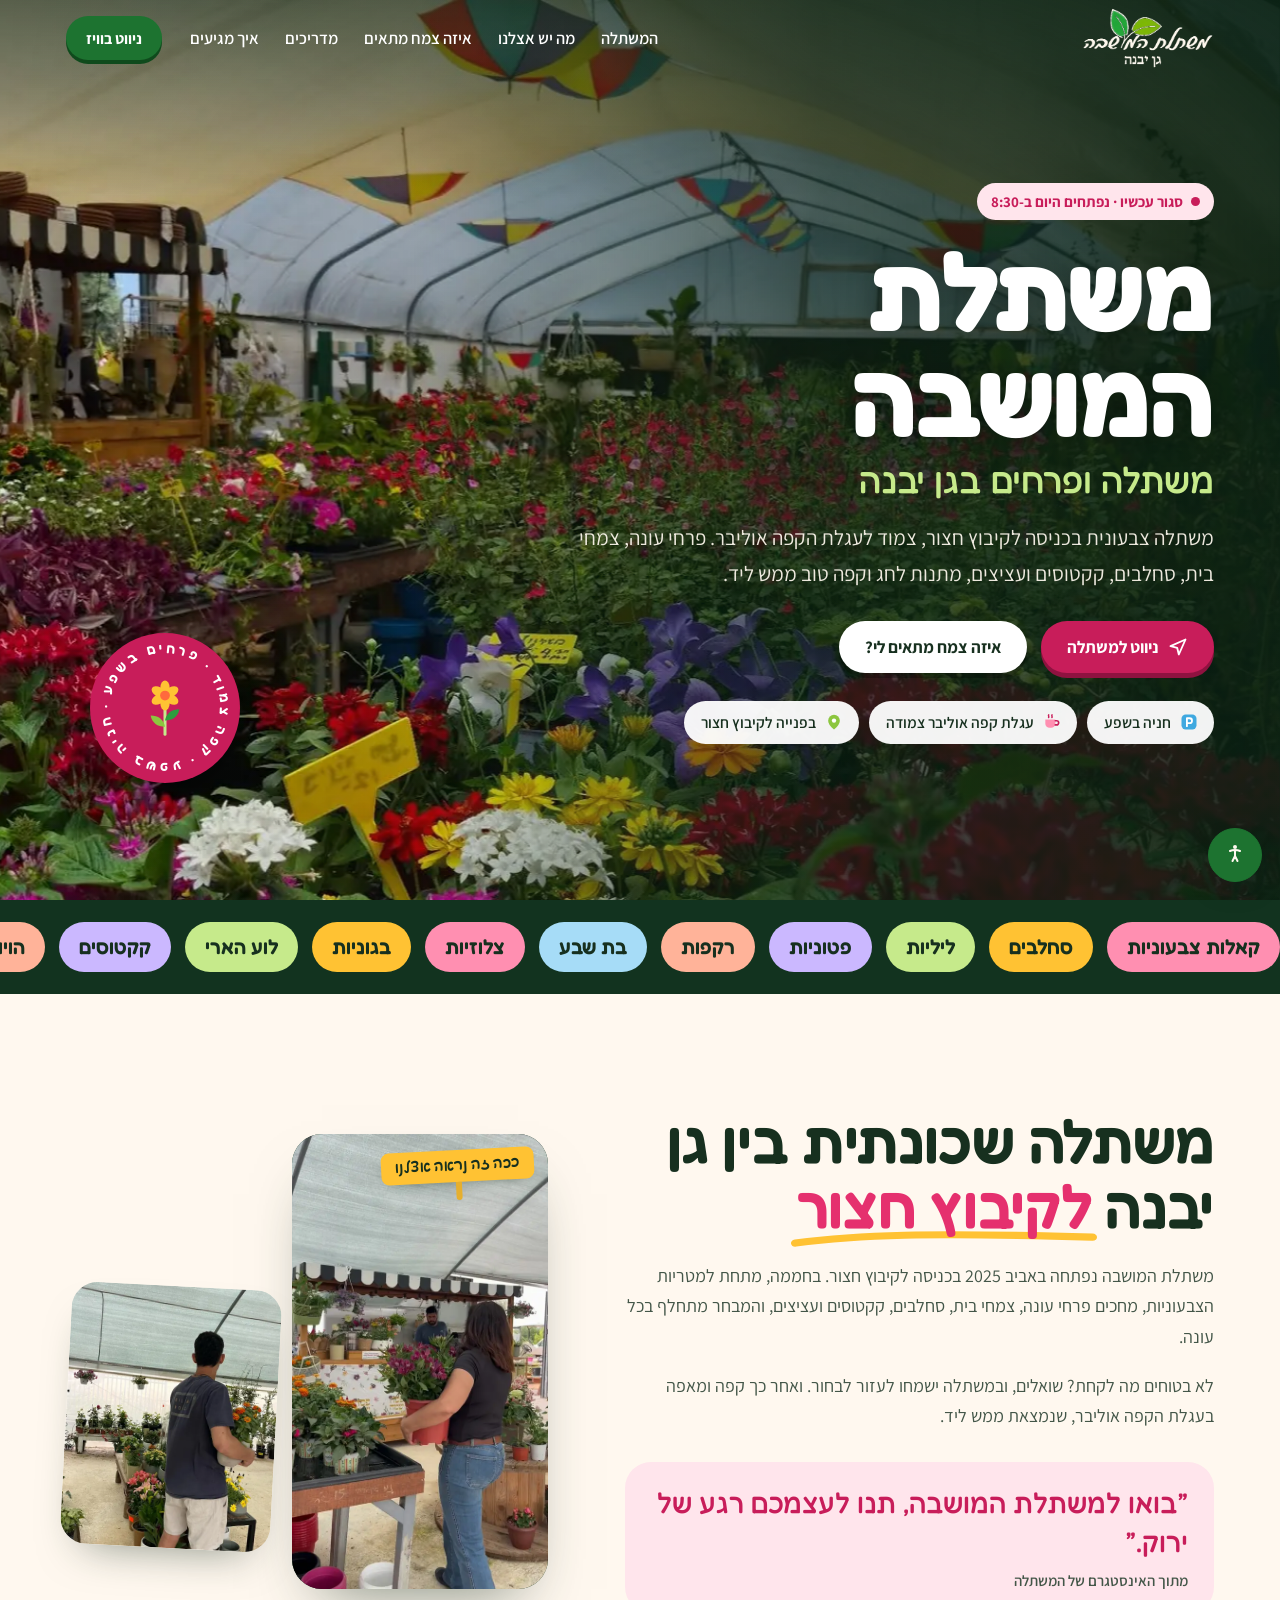
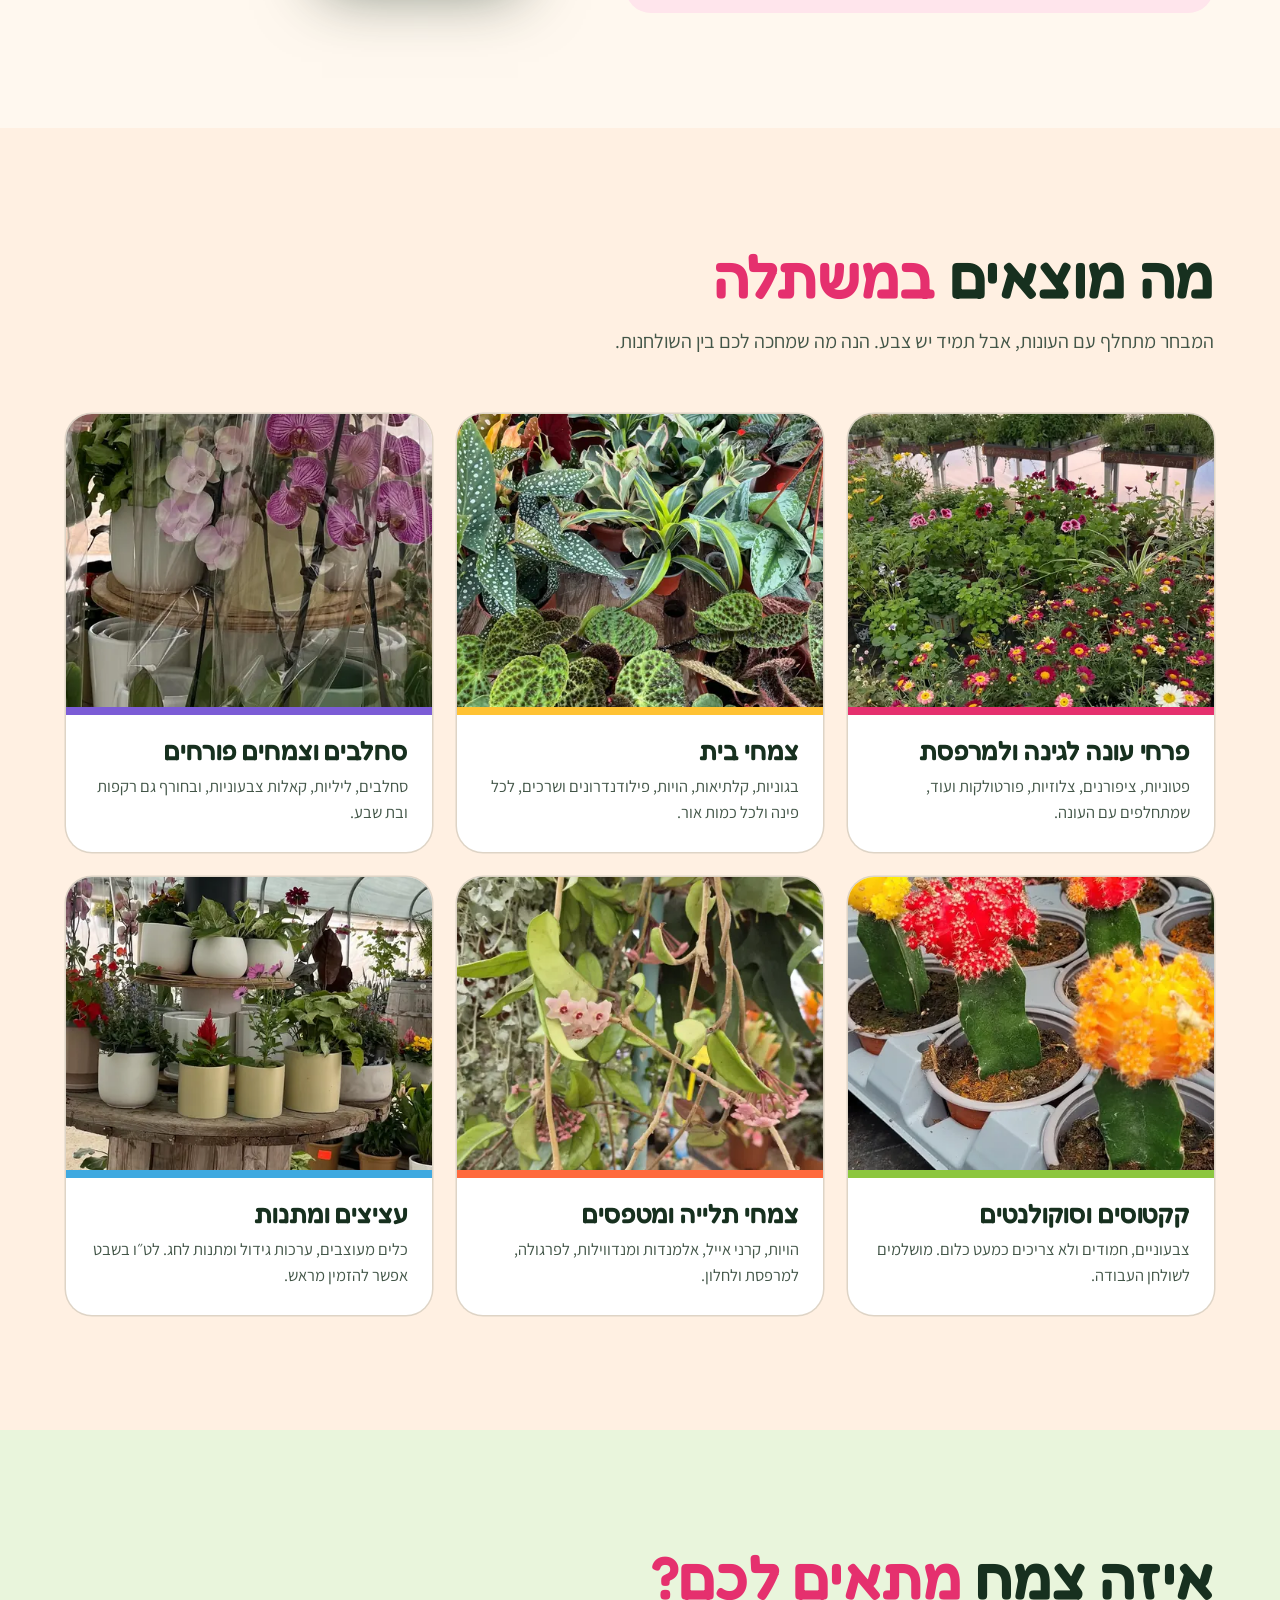
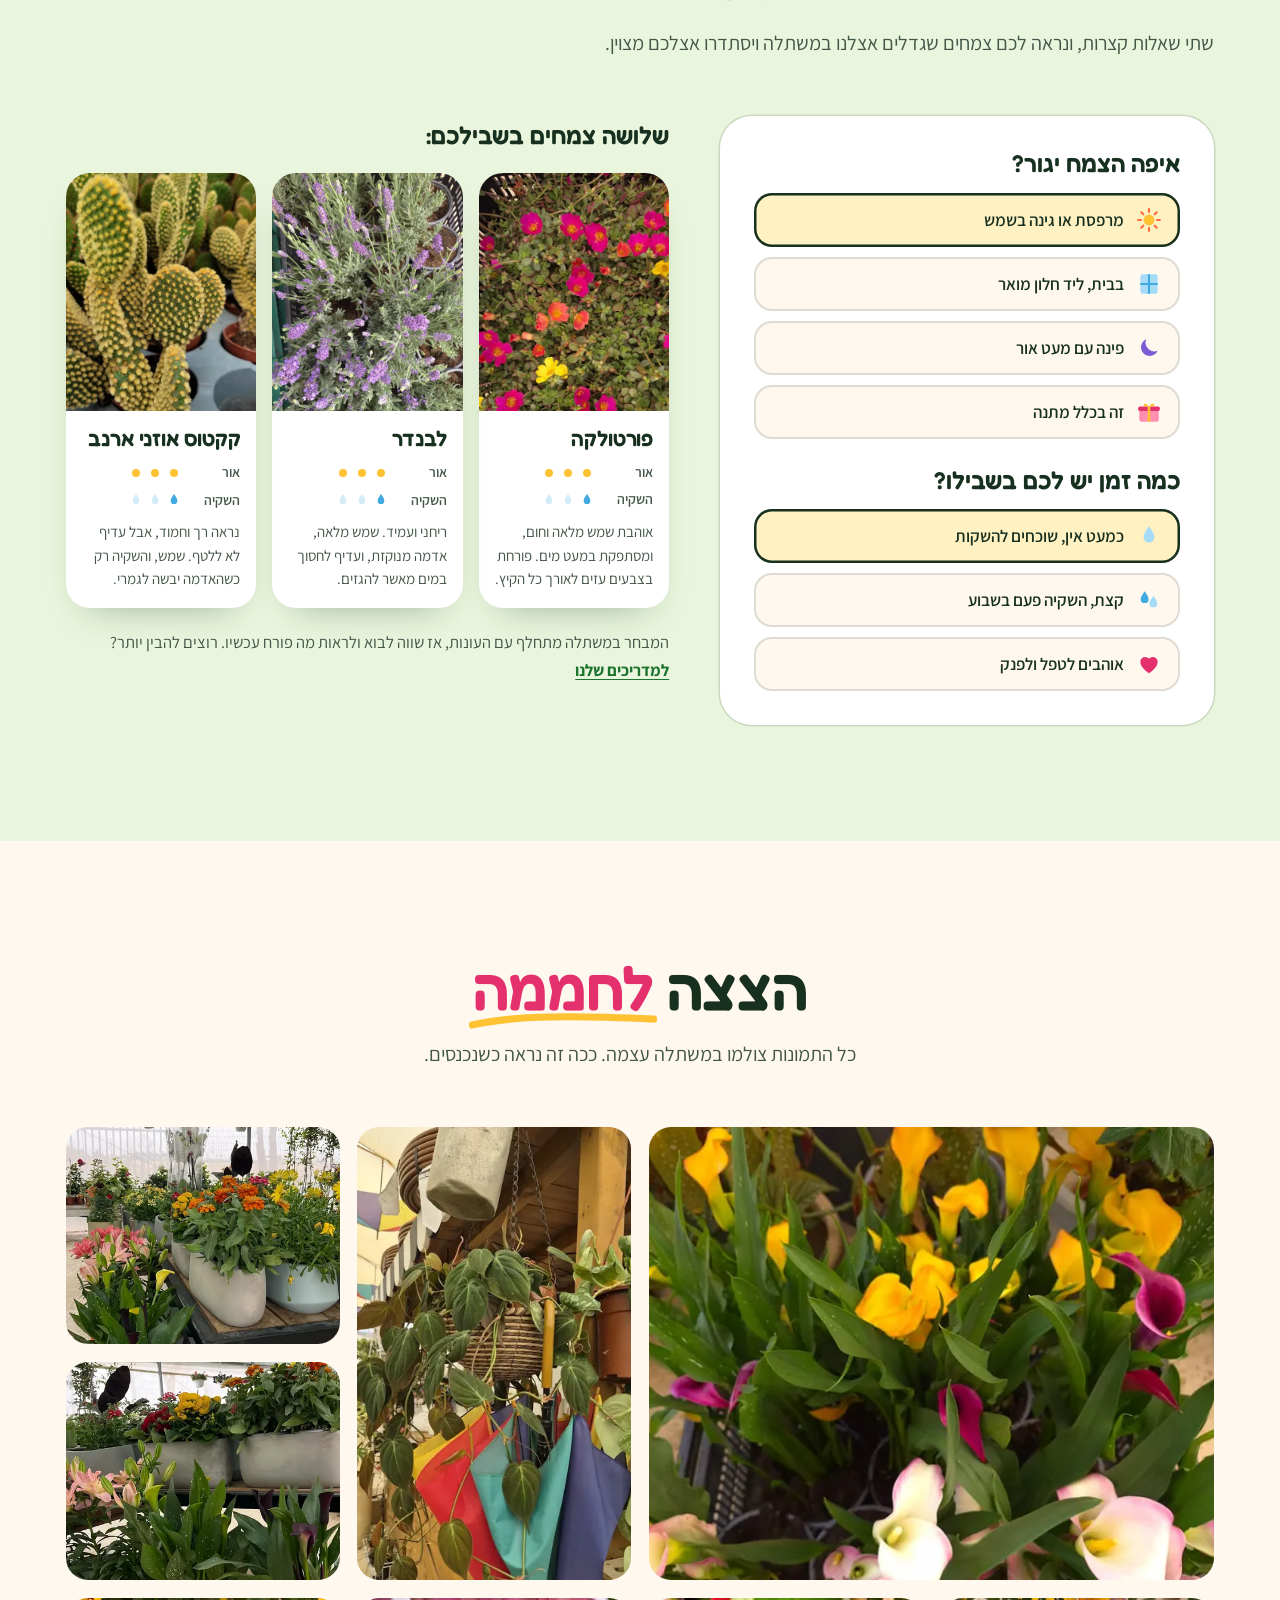
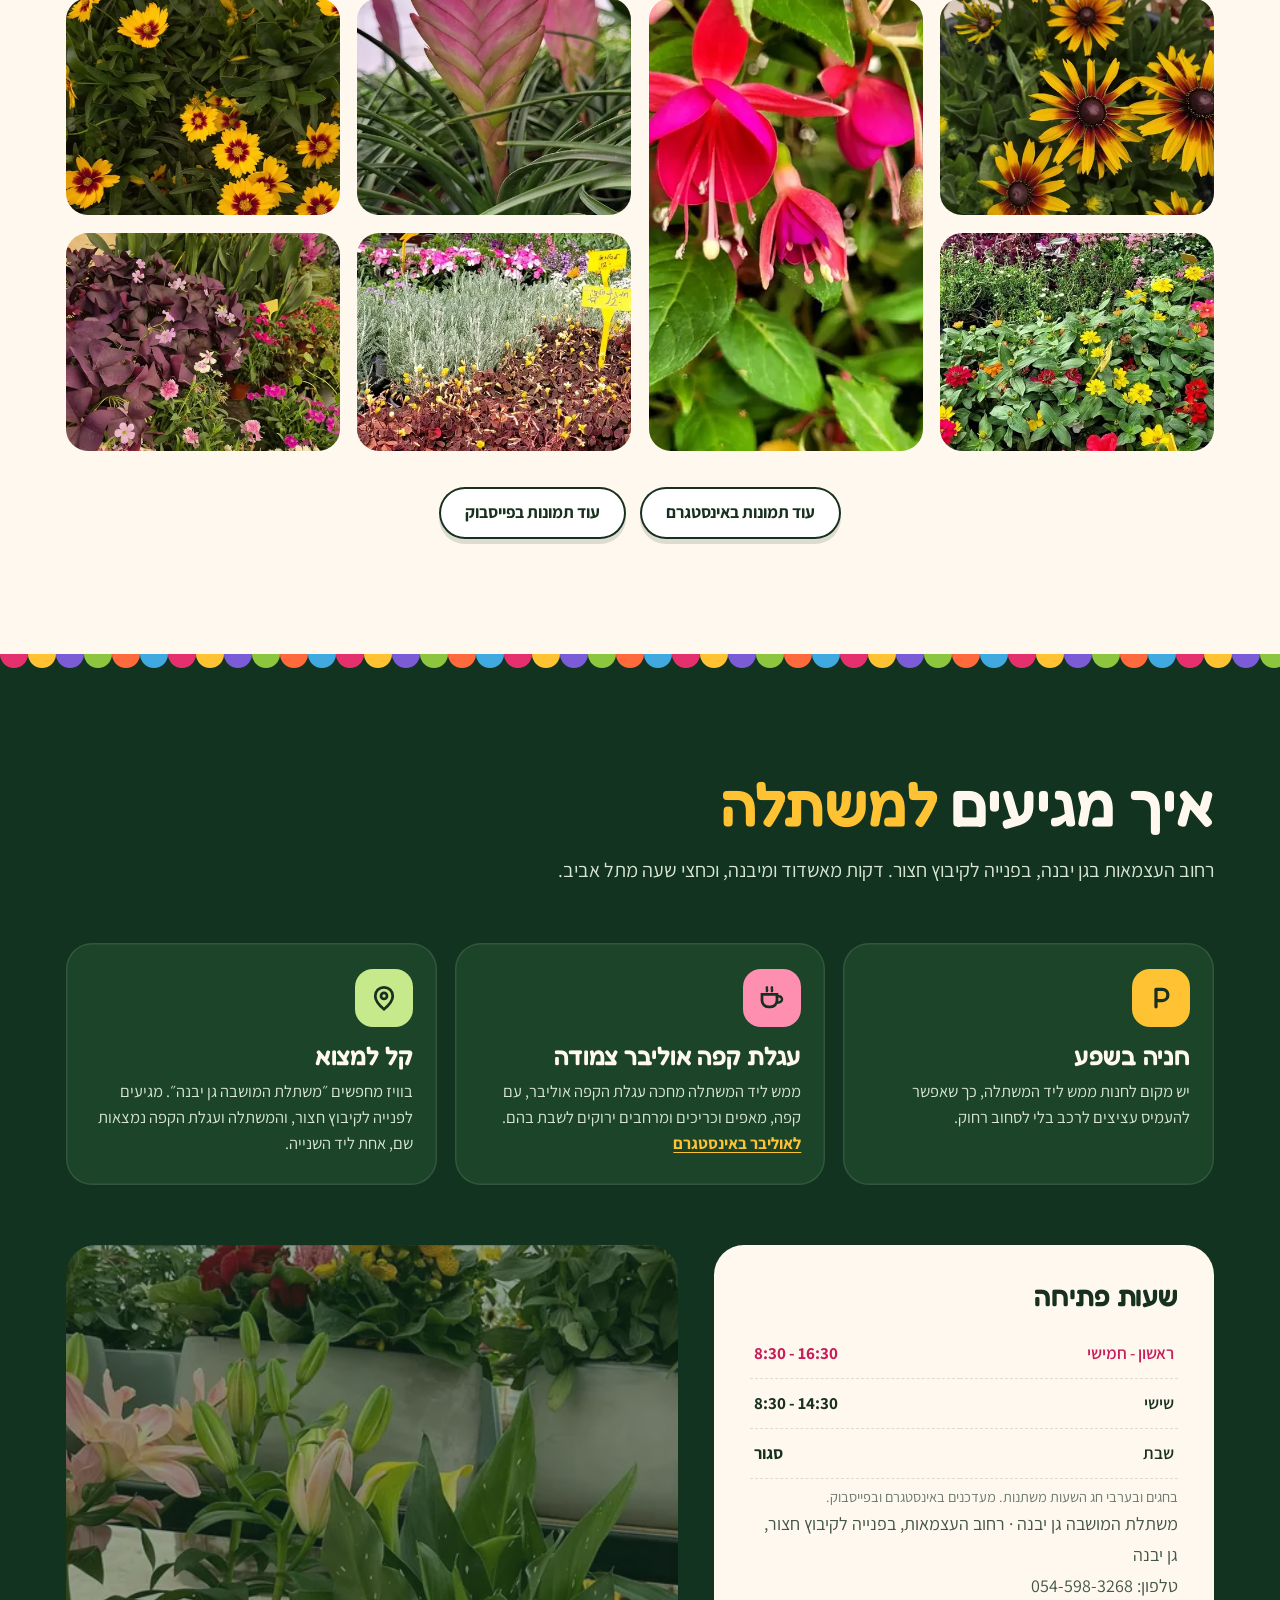
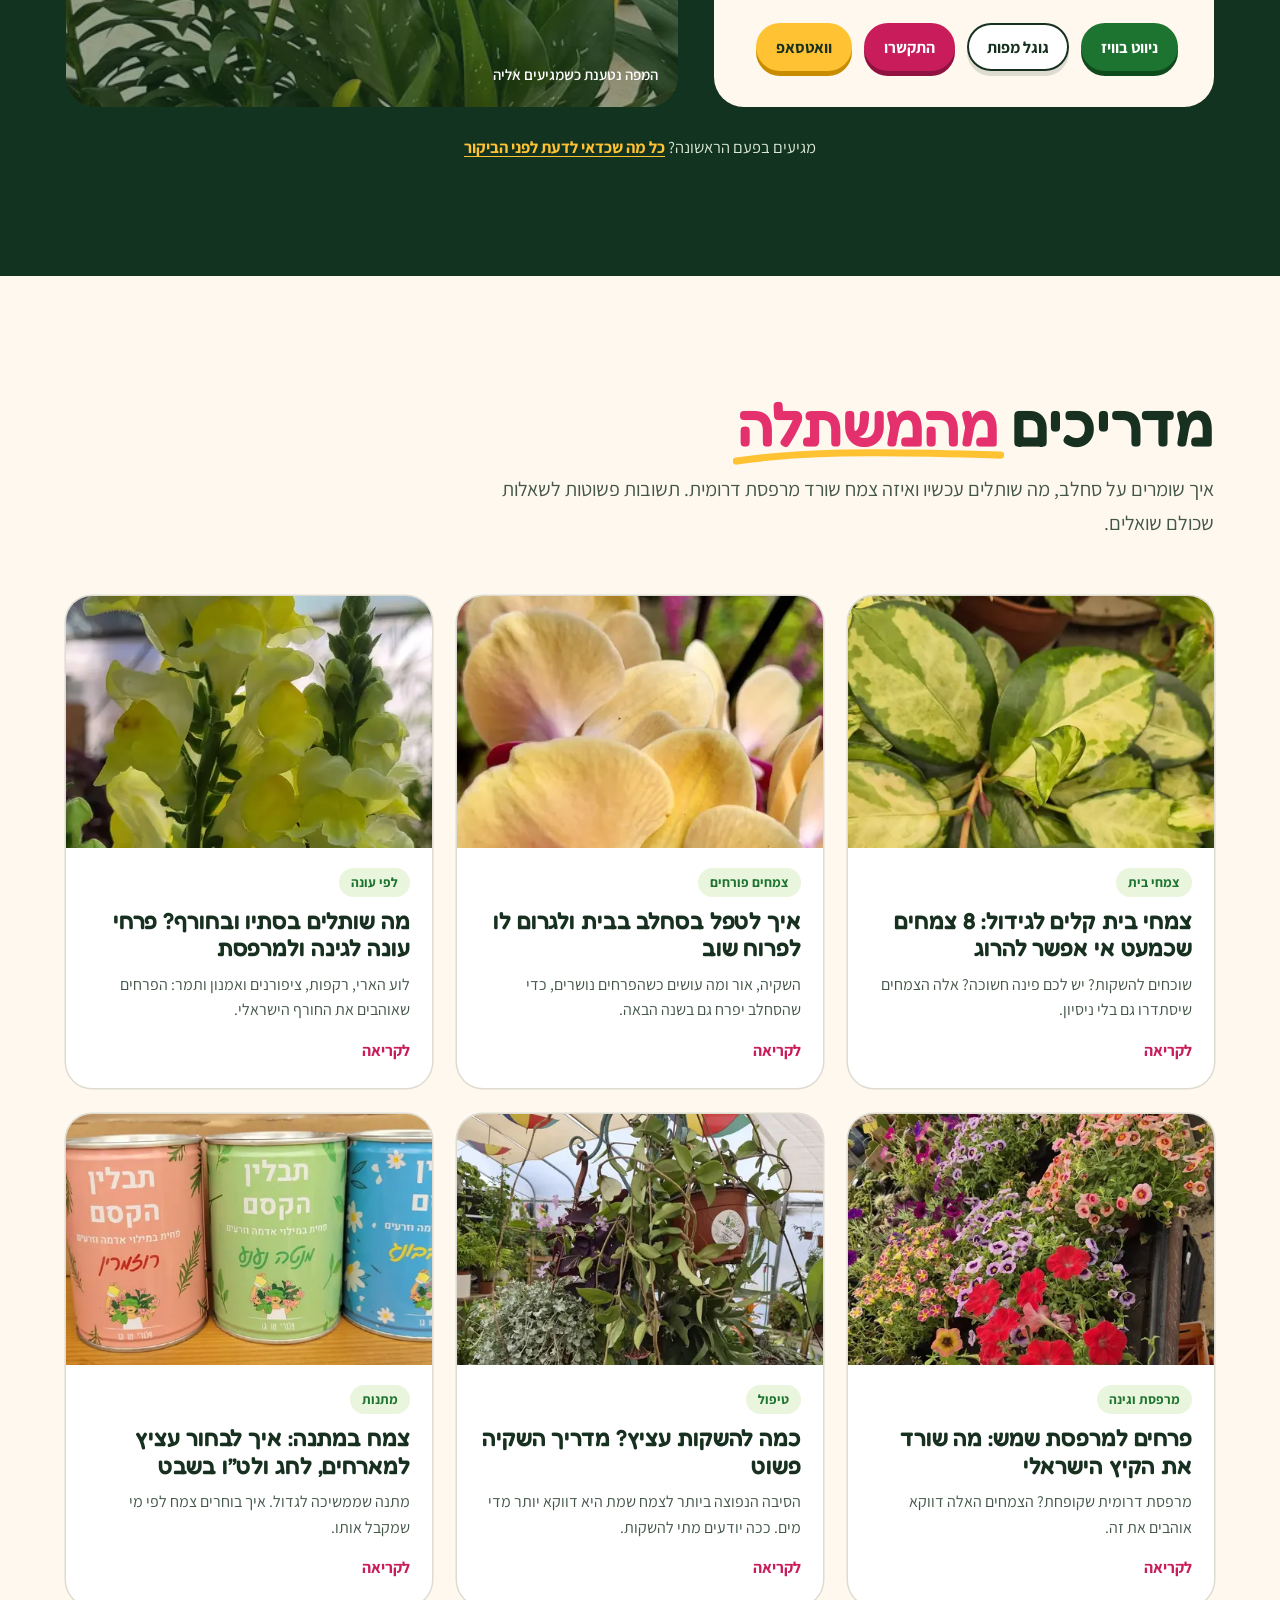
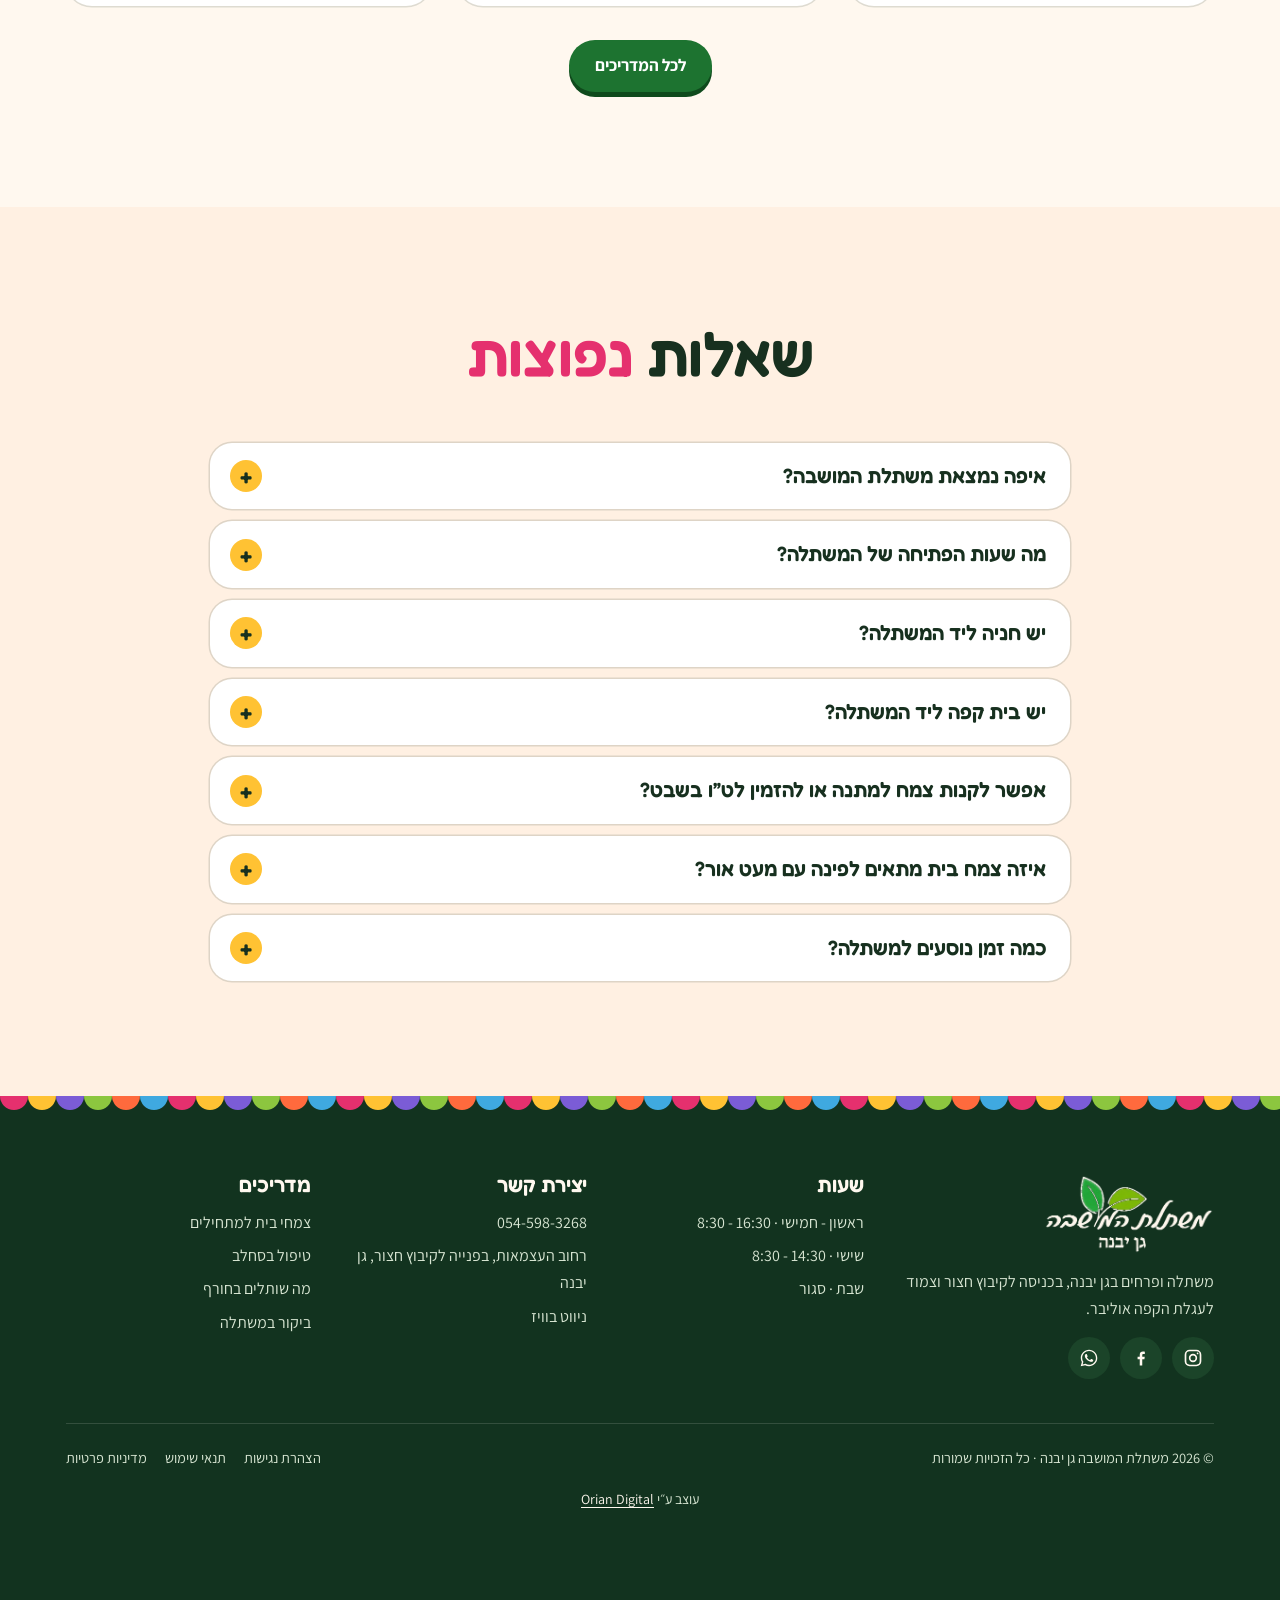
==== commit de13eae3: "Photo hero, readable ring text in Safari, shorter story, compact phone finder, 2-up categories on ph" ====
--- a/index.html
+++ b/index.html
@@ -26,16 +26,17 @@
 <link rel="apple-touch-icon" href="assets/img/apple-touch-icon.png">
 <link rel="sitemap" type="application/xml" href="sitemap.xml">
 <script src="assets/framebust.js"></script>
-<script src="assets/boot.js?v=1"></script>
+<script src="assets/boot.js?v=2"></script>
 <link rel="preload" href="assets/fonts/fredoka-400-700-hebrew.woff2" as="font" type="font/woff2" crossorigin>
-<link rel="preload" href="assets/img/hero-celosia-480.webp" as="image" imagesrcset="assets/img/hero-celosia-480.webp 480w, assets/img/hero-celosia-960.webp 960w" imagesizes="(max-width: 900px) 46vw, 300px">
-<link rel="stylesheet" href="assets/fonts.css?v=1">
-<link rel="stylesheet" href="assets/site.css?v=1">
-<link rel="stylesheet" href="assets/a11y.css?v=1">
-<script src="assets/a11y.js?v=1"></script>
+<link rel="preload" as="image" href="assets/img/hero-tall-640.webp" imagesrcset="assets/img/hero-tall-640.webp 640w, assets/img/hero-tall-1020.webp 1020w" imagesizes="100vw" media="(max-width: 700px)">
+<link rel="preload" as="image" href="assets/img/hero-wide-1536.webp" imagesrcset="assets/img/hero-wide-960.webp 960w, assets/img/hero-wide-1536.webp 1536w" imagesizes="100vw" media="(min-width: 701px)">
+<link rel="stylesheet" href="assets/fonts.css?v=2">
+<link rel="stylesheet" href="assets/site.css?v=2">
+<link rel="stylesheet" href="assets/a11y.css?v=2">
+<script src="assets/a11y.js?v=2"></script>
 <script type="application/ld+json">
 {"@context":"https://schema.org","@graph":[
-{"@type":["GardenStore","Florist"],"@id":"https://oriantoledano-ship-it.github.io/moshava-nursery/#nursery","name":"משתלת המושבה גן יבנה","alternateName":["משתלת המושבה","Moshava Plant Nursery"],"description":"משתלה ופרחים בגן יבנה, בכניסה לקיבוץ חצור וצמוד לעגלת הקפה אוליבר: פרחי עונה, צמחי בית, סחלבים, קקטוסים, עציצים ומתנות לחג. חניה בשפע.","url":"https://oriantoledano-ship-it.github.io/moshava-nursery/","telephone":"+972-54-598-3268","logo":"https://oriantoledano-ship-it.github.io/moshava-nursery/assets/img/logo.png","image":["https://oriantoledano-ship-it.github.io/moshava-nursery/assets/img/og.jpg","https://oriantoledano-ship-it.github.io/moshava-nursery/assets/img/hero-greenhouse-960.webp","https://oriantoledano-ship-it.github.io/moshava-nursery/assets/img/hero-celosia-960.webp"],"address":{"@type":"PostalAddress","streetAddress":"רחוב העצמאות, בפנייה לקיבוץ חצור","addressLocality":"גן יבנה","addressRegion":"מחוז המרכז","addressCountry":"IL"},"geo":{"@type":"GeoCoordinates","latitude":31.7855279,"longitude":34.7253582},"hasMap":"https://www.google.com/maps?q=31.7855279,34.7253582","openingHoursSpecification":[{"@type":"OpeningHoursSpecification","dayOfWeek":["Sunday","Monday","Tuesday","Wednesday","Thursday"],"opens":"08:30","closes":"16:30"},{"@type":"OpeningHoursSpecification","dayOfWeek":"Friday","opens":"08:30","closes":"14:30"}],"amenityFeature":[{"@type":"LocationFeatureSpecification","name":"חניה בשפע","value":true},{"@type":"LocationFeatureSpecification","name":"עגלת קפה צמודה (אוליבר)","value":true}],"areaServed":[{"@type":"City","name":"גן יבנה"},{"@type":"City","name":"אשדוד"},{"@type":"City","name":"יבנה"},{"@type":"Place","name":"קיבוץ חצור"}],"sameAs":["https://www.instagram.com/moshava.plant.nursery/","https://www.facebook.com/profile.php?id=61574868822469"]},
+{"@type":["GardenStore","Florist"],"@id":"https://oriantoledano-ship-it.github.io/moshava-nursery/#nursery","name":"משתלת המושבה גן יבנה","alternateName":["משתלת המושבה","Moshava Plant Nursery"],"description":"משתלה ופרחים בגן יבנה, בכניסה לקיבוץ חצור וצמוד לעגלת הקפה אוליבר: פרחי עונה, צמחי בית, סחלבים, קקטוסים, עציצים ומתנות לחג. חניה בשפע.","url":"https://oriantoledano-ship-it.github.io/moshava-nursery/","telephone":"+972-54-598-3268","logo":"https://oriantoledano-ship-it.github.io/moshava-nursery/assets/img/logo.png","image":["https://oriantoledano-ship-it.github.io/moshava-nursery/assets/img/og.jpg","https://oriantoledano-ship-it.github.io/moshava-nursery/assets/img/hero-greenhouse-960.webp","https://oriantoledano-ship-it.github.io/moshava-nursery/assets/img/hero-wide-1536.webp"],"address":{"@type":"PostalAddress","streetAddress":"רחוב העצמאות, בפנייה לקיבוץ חצור","addressLocality":"גן יבנה","addressRegion":"מחוז המרכז","addressCountry":"IL"},"geo":{"@type":"GeoCoordinates","latitude":31.7855279,"longitude":34.7253582},"hasMap":"https://www.google.com/maps?q=31.7855279,34.7253582","openingHoursSpecification":[{"@type":"OpeningHoursSpecification","dayOfWeek":["Sunday","Monday","Tuesday","Wednesday","Thursday"],"opens":"08:30","closes":"16:30"},{"@type":"OpeningHoursSpecification","dayOfWeek":"Friday","opens":"08:30","closes":"14:30"}],"amenityFeature":[{"@type":"LocationFeatureSpecification","name":"חניה בשפע","value":true},{"@type":"LocationFeatureSpecification","name":"עגלת קפה צמודה (אוליבר)","value":true}],"areaServed":[{"@type":"City","name":"גן יבנה"},{"@type":"City","name":"אשדוד"},{"@type":"City","name":"יבנה"},{"@type":"Place","name":"קיבוץ חצור"}],"sameAs":["https://www.instagram.com/moshava.plant.nursery/","https://www.facebook.com/profile.php?id=61574868822469"]},
 {"@type":"WebSite","@id":"https://oriantoledano-ship-it.github.io/moshava-nursery/#site","url":"https://oriantoledano-ship-it.github.io/moshava-nursery/","name":"משתלת המושבה גן יבנה","inLanguage":"he-IL","publisher":{"@id":"https://oriantoledano-ship-it.github.io/moshava-nursery/#nursery"}},
 {"@type":"FAQPage","mainEntity":[
 {"@type":"Question","name":"איפה נמצאת משתלת המושבה?","acceptedAnswer":{"@type":"Answer","text":"ברחוב העצמאות בגן יבנה, בפנייה לקיבוץ חצור, צמוד לעגלת הקפה אוליבר. בוויז מחפשים: משתלת המושבה גן יבנה."}},
@@ -49,11 +50,11 @@
 ]}
 </script>
 </head>
-<body>
+<body class="photo-hero">
 
 <header class="hdr" id="hdr">
   <div class="wrap hdr-in">
-    <a href="#top" class="brand" aria-label="משתלת המושבה גן יבנה - לראש העמוד"><img src="assets/img/logo-360.png" alt="משתלת המושבה גן יבנה" width="360" height="169"></a>
+    <a href="#top" class="brand" aria-label="משתלת המושבה גן יבנה - לראש העמוד"><img class="logo-dark" src="assets/img/logo-360.png" alt="משתלת המושבה גן יבנה" width="360" height="169"><img class="logo-light" src="assets/img/logo-360-light.png" alt="" width="360" height="169"></a>
     <nav class="nav" aria-label="ניווט ראשי">
       <a href="#story">המשתלה</a>
       <a href="#plants">מה יש אצלנו</a>
@@ -79,7 +80,11 @@
 <main id="top">
 
 <section class="hero" aria-labelledby="h1">
-  <div class="wrap">
+  <picture class="hero-bg">
+    <source media="(max-width: 700px)" srcset="assets/img/hero-tall-640.webp 640w, assets/img/hero-tall-1020.webp 1020w" sizes="100vw" width="640" height="1067">
+    <img src="assets/img/hero-wide-1536.webp" srcset="assets/img/hero-wide-960.webp 960w, assets/img/hero-wide-1536.webp 1536w" sizes="100vw" width="1536" height="864" alt="החממה של משתלת המושבה בגן יבנה: שולחנות של פרחים צבעוניים ומטריות צבעוניות שתלויות מהתקרה" fetchpriority="high">
+  </picture>
+  <div class="wrap hero-in">
     <div class="hero-txt">
       <p class="open-badge" data-open hidden></p>
       <h1 id="h1"><span class="h1-name">משתלת המושבה</span><span class="h1-sub">משתלה ופרחים בגן יבנה</span></h1>
@@ -95,30 +100,11 @@
         <li><svg viewBox="0 0 24 24" fill="none" aria-hidden="true"><path d="M12 21c4.6-3.8 7-7.3 7-10.6a7 7 0 1 0-14 0C5 13.7 7.4 17.2 12 21z" fill="#8CC63F"/><circle cx="12" cy="10.3" r="2.6" fill="#fff"/></svg>בפנייה לקיבוץ חצור</li>
       </ul>
     </div>
-
-    <div class="collage" aria-label="תמונות מהמשתלה">
-      <figure class="hc hc-1">
-        <img src="assets/img/hero-celosia-480.webp" srcset="assets/img/hero-celosia-480.webp 480w, assets/img/hero-celosia-960.webp 960w" sizes="(max-width: 900px) 46vw, 300px" width="480" height="600" alt="צלוזיות אדומות וצהובות ושלט גיר על שולחן פרחים במשתלת המושבה בגן יבנה" fetchpriority="high">
-        <span class="tag">פרחי עונה</span>
-      </figure>
-      <figure class="hc hc-2">
-        <img src="assets/img/hero-lily-480.webp" srcset="assets/img/hero-lily-480.webp 480w, assets/img/hero-lily-960.webp 960w" sizes="(max-width: 900px) 38vw, 240px" width="480" height="600" alt="ליליות ורודות פורחות בעציצים במשתלה">
-        <span class="tag tag--rose">ליליות</span>
-      </figure>
-      <figure class="hc hc-3">
-        <img src="assets/img/hero-greenhouse-480.webp" srcset="assets/img/hero-greenhouse-480.webp 480w, assets/img/hero-greenhouse-960.webp 960w" sizes="(max-width: 900px) 44vw, 280px" width="480" height="600" alt="החממה של משתלת המושבה מלאה בפרחים צבעוניים ומטריות תלויות מהתקרה">
-        <span class="tag tag--lime">החממה</span>
-      </figure>
-      <figure class="hc hc-4">
-        <img src="assets/img/hero-petunia-480.webp" srcset="assets/img/hero-petunia-480.webp 480w, assets/img/hero-petunia-960.webp 960w" sizes="(max-width: 900px) 36vw, 230px" width="480" height="600" alt="שולחן פטוניות סגולות וורודות במשתלה בגן יבנה">
-        <span class="tag tag--sky">פטוניות</span>
-      </figure>
-      <div class="stamp" aria-hidden="true">
-        <div class="stamp-disc"></div>
-        <svg class="stamp-ring" viewBox="0 0 136 136" xmlns:xlink="http://www.w3.org/1999/xlink"><path id="stampRing" d="M18 68a50 50 0 1 1 100 0a50 50 0 1 1-100 0" fill="none"/><text><textPath href="#stampRing" xlink:href="#stampRing" textLength="306" lengthAdjust="spacing">חניה בשפע · קפה צמוד · פרחים בשפע ·</textPath></text></svg>
-        <div class="stamp-mid"><svg viewBox="0 0 48 48"><path d="M24 40c0-10 0-16-8-22-4 6-1 15 8 22z" fill="#2E9E3E"/><path d="M24 40c1-9 5-15 15-17-1 9-7 15-15 17z" fill="#8CC63F"/><path d="M24 40V22" stroke="#fff" stroke-width="2" stroke-linecap="round"/></svg></div>
-      </div>
-    </div>
+  </div>
+  <div class="stamp" aria-hidden="true">
+    <div class="stamp-disc"></div>
+    <svg class="stamp-ring" viewBox="0 0 136 136"><path id="stampRing" d="M18 68a50 50 0 1 1 100 0a50 50 0 1 1-100 0" fill="none"/><text><textPath href="#stampRing" textLength="306" lengthAdjust="spacing">· עפשב םיחרפ · דומצ הפק · עפשב הינח</textPath></text></svg>
+    <div class="stamp-mid"><svg viewBox="0 0 48 48"><path d="M24 45V19" stroke="#C6EA8B" stroke-width="2.4" stroke-linecap="round"/><path d="M24 39c-1.2-6-5.4-9-11.5-9 1.2 6 5.4 9 11.5 9z" fill="#8CC63F"/><path d="M24 34c1.2-6 5.4-9 11.5-9-1.2 6-5.4 9-11.5 9z" fill="#2E9E3E"/><g transform="translate(24 14)" fill="#FFC233"><ellipse cx="0" cy="-6.2" rx="3.7" ry="5.8" transform="rotate(0)"/><ellipse cx="0" cy="-6.2" rx="3.7" ry="5.8" transform="rotate(60)"/><ellipse cx="0" cy="-6.2" rx="3.7" ry="5.8" transform="rotate(120)"/><ellipse cx="0" cy="-6.2" rx="3.7" ry="5.8" transform="rotate(180)"/><ellipse cx="0" cy="-6.2" rx="3.7" ry="5.8" transform="rotate(240)"/><ellipse cx="0" cy="-6.2" rx="3.7" ry="5.8" transform="rotate(300)"/></g><circle cx="24" cy="14" r="3.9" fill="#FF6A3D"/></svg></div>
   </div>
 </section>
 
@@ -132,15 +118,14 @@
   <div class="wrap">
     <div class="story-txt rv">
       <h2 id="story-h">משתלה שכונתית בין גן יבנה <em>לקיבוץ חצור</em></h2>
-      <p>משתלת המושבה נפתחה באביב 2025, רגע לפני פסח, בכניסה לקיבוץ חצור. מאז החממה מתמלאת בכל עונה מחדש: פרחי עונה לגינה ולמרפסת, צמחי בית לכל פינה, סחלבים, קאלות וליליות, קקטוסים ועציצים מעוצבים.</p>
-      <p>מתחת לגג החממה, בין המטריות הצבעוניות שתלויות מהתקרה, אפשר להסתובב בנחת, להריח, לגעת ולבחור. ואם לא בטוחים מה לקחת, פשוט שואלים: במשתלה ישמחו לעזור לבחור צמח שיתאים לבית, למרפסת או למתנה.</p>
-      <p>לקראת החגים המשתלה מתמלאת במתנות במחירים נוחים, לט״ו בשבט היא מקבלת הזמנות מראש, ובסופי שבוע אפשר לשלב את הביקור עם קפה ומאפה בעגלת הקפה אוליבר, שנמצאת ממש ליד.</p>
+      <p>משתלת המושבה נפתחה באביב 2025 בכניסה לקיבוץ חצור. בחממה, מתחת למטריות הצבעוניות, מחכים פרחי עונה, צמחי בית, סחלבים, קקטוסים ועציצים, והמבחר מתחלף בכל עונה.</p>
+      <p>לא בטוחים מה לקחת? שואלים, ובמשתלה ישמחו לעזור לבחור. ואחר כך קפה ומאפה בעגלת הקפה אוליבר, שנמצאת ממש ליד.</p>
       <blockquote class="quote">״בואו למשתלת המושבה, תנו לעצמכם רגע של ירוק.״<cite>מתוך האינסטגרם של המשתלה</cite></blockquote>
     </div>
     <div class="story-media rv">
       <div class="reel">
-        <video data-reel muted loop playsinline preload="none" poster="assets/img/reel-poster.webp" width="540" height="960" aria-label="סרטון קצר: סידור עציצים פורחים במשתלה">
-          <source src="assets/media/nursery-540.mp4" type="video/mp4">
+        <video data-reel muted loop playsinline preload="none" poster="assets/img/reel-poster.webp" width="432" height="768" aria-label="סרטון קצר: סידור עציצים פורחים במשתלה">
+          <source src="assets/media/nursery-432.mp4" type="video/mp4">
         </video>
         <span class="tag">ככה זה נראה אצלנו</span>
       </div>
@@ -197,18 +182,18 @@
         <fieldset>
           <legend>איפה הצמח יגור?</legend>
           <div class="fd-opts">
-            <label class="opt"><input type="radio" name="place" value="sun" checked><span class="opt-in"><svg viewBox="0 0 24 24" aria-hidden="true"><circle cx="12" cy="12" r="5" fill="#FFC233"/><path d="M12 2v2.5M12 19.5V22M2 12h2.5M19.5 12H22M4.9 4.9l1.8 1.8M17.3 17.3l1.8 1.8M4.9 19.1l1.8-1.8M17.3 6.7l1.8-1.8" stroke="#FF6A3D" stroke-width="2" stroke-linecap="round"/></svg>מרפסת או גינה בשמש</span></label>
-            <label class="opt"><input type="radio" name="place" value="bright"><span class="opt-in"><svg viewBox="0 0 24 24" aria-hidden="true"><rect x="4" y="3" width="16" height="18" rx="2" fill="#A6DCF7"/><path d="M12 3v18M4 12h16" stroke="#3FA9E0" stroke-width="2"/></svg>בבית, ליד חלון מואר</span></label>
-            <label class="opt"><input type="radio" name="place" value="shade"><span class="opt-in"><svg viewBox="0 0 24 24" aria-hidden="true"><path d="M20 14.5A8 8 0 0 1 9.5 4a8 8 0 1 0 10.5 10.5z" fill="#7B5CD6"/></svg>פינה עם מעט אור</span></label>
-            <label class="opt"><input type="radio" name="place" value="gift"><span class="opt-in"><svg viewBox="0 0 24 24" aria-hidden="true"><rect x="3" y="9" width="18" height="12" rx="2" fill="#FF8FB1"/><rect x="2" y="7" width="20" height="4" rx="1.5" fill="#E5306E"/><path d="M12 7v14" stroke="#FFC233" stroke-width="2.4"/><path d="M12 7c-1.5-3-5-3.5-5-1.5S10 7 12 7zm0 0c1.5-3 5-3.5 5-1.5S14 7 12 7z" fill="#FFC233"/></svg>זה בכלל מתנה</span></label>
+            <label class="opt"><input type="radio" name="place" value="sun" checked><span class="opt-in"><svg viewBox="0 0 24 24" aria-hidden="true"><circle cx="12" cy="12" r="5" fill="#FFC233"/><path d="M12 2v2.5M12 19.5V22M2 12h2.5M19.5 12H22M4.9 4.9l1.8 1.8M17.3 17.3l1.8 1.8M4.9 19.1l1.8-1.8M17.3 6.7l1.8-1.8" stroke="#FF6A3D" stroke-width="2" stroke-linecap="round"/></svg><span class="lb-l">מרפסת או גינה בשמש</span><span class="lb-s">מרפסת בשמש</span></span></label>
+            <label class="opt"><input type="radio" name="place" value="bright"><span class="opt-in"><svg viewBox="0 0 24 24" aria-hidden="true"><rect x="4" y="3" width="16" height="18" rx="2" fill="#A6DCF7"/><path d="M12 3v18M4 12h16" stroke="#3FA9E0" stroke-width="2"/></svg><span class="lb-l">בבית, ליד חלון מואר</span><span class="lb-s">ליד חלון מואר</span></span></label>
+            <label class="opt"><input type="radio" name="place" value="shade"><span class="opt-in"><svg viewBox="0 0 24 24" aria-hidden="true"><path d="M20 14.5A8 8 0 0 1 9.5 4a8 8 0 1 0 10.5 10.5z" fill="#7B5CD6"/></svg><span class="lb-l">פינה עם מעט אור</span><span class="lb-s">מעט אור</span></span></label>
+            <label class="opt"><input type="radio" name="place" value="gift"><span class="opt-in"><svg viewBox="0 0 24 24" aria-hidden="true"><rect x="3" y="9" width="18" height="12" rx="2" fill="#FF8FB1"/><rect x="2" y="7" width="20" height="4" rx="1.5" fill="#E5306E"/><path d="M12 7v14" stroke="#FFC233" stroke-width="2.4"/><path d="M12 7c-1.5-3-5-3.5-5-1.5S10 7 12 7zm0 0c1.5-3 5-3.5 5-1.5S14 7 12 7z" fill="#FFC233"/></svg><span class="lb-l">זה בכלל מתנה</span><span class="lb-s">זה למתנה</span></span></label>
           </div>
         </fieldset>
         <fieldset>
           <legend>כמה זמן יש לכם בשבילו?</legend>
-          <div class="fd-opts">
-            <label class="opt"><input type="radio" name="care" value="1" checked><span class="opt-in"><svg viewBox="0 0 24 24" aria-hidden="true"><path d="M12 3c3 4.5 5 7.4 5 10a5 5 0 0 1-10 0c0-2.6 2-5.5 5-10z" fill="#A6DCF7"/></svg>כמעט אין, שוכחים להשקות</span></label>
-            <label class="opt"><input type="radio" name="care" value="2"><span class="opt-in"><svg viewBox="0 0 24 24" aria-hidden="true"><path d="M8 4c2.2 3.2 3.6 5.3 3.6 7.2a3.6 3.6 0 0 1-7.2 0C4.4 9.3 5.8 7.2 8 4z" fill="#3FA9E0"/><path d="M16 8c2.2 3.2 3.6 5.3 3.6 7.2a3.6 3.6 0 0 1-7.2 0c0-1.9 1.4-4 3.6-7.2z" fill="#A6DCF7"/></svg>קצת, השקיה פעם בשבוע</span></label>
-            <label class="opt"><input type="radio" name="care" value="3"><span class="opt-in"><svg viewBox="0 0 24 24" aria-hidden="true"><path d="M12 20.5s-8-4.9-8-10.6A4.6 4.6 0 0 1 12 7a4.6 4.6 0 0 1 8 2.9c0 5.7-8 10.6-8 10.6z" fill="#E5306E"/></svg>אוהבים לטפל ולפנק</span></label>
+          <div class="fd-opts fd-opts--care">
+            <label class="opt"><input type="radio" name="care" value="1" checked><span class="opt-in"><svg viewBox="0 0 24 24" aria-hidden="true"><path d="M12 3c3 4.5 5 7.4 5 10a5 5 0 0 1-10 0c0-2.6 2-5.5 5-10z" fill="#A6DCF7"/></svg><span class="lb-l">כמעט אין, שוכחים להשקות</span><span class="lb-s">שוכחים להשקות</span></span></label>
+            <label class="opt"><input type="radio" name="care" value="2"><span class="opt-in"><svg viewBox="0 0 24 24" aria-hidden="true"><path d="M8 4c2.2 3.2 3.6 5.3 3.6 7.2a3.6 3.6 0 0 1-7.2 0C4.4 9.3 5.8 7.2 8 4z" fill="#3FA9E0"/><path d="M16 8c2.2 3.2 3.6 5.3 3.6 7.2a3.6 3.6 0 0 1-7.2 0c0-1.9 1.4-4 3.6-7.2z" fill="#A6DCF7"/></svg><span class="lb-l">קצת, השקיה פעם בשבוע</span><span class="lb-s">פעם בשבוע</span></span></label>
+            <label class="opt"><input type="radio" name="care" value="3"><span class="opt-in"><svg viewBox="0 0 24 24" aria-hidden="true"><path d="M12 20.5s-8-4.9-8-10.6A4.6 4.6 0 0 1 12 7a4.6 4.6 0 0 1 8 2.9c0 5.7-8 10.6-8 10.6z" fill="#E5306E"/></svg><span class="lb-l">אוהבים לטפל ולפנק</span><span class="lb-s">אוהבים לפנק</span></span></label>
           </div>
         </fieldset>
       </form>
@@ -246,7 +231,7 @@
     </ul>
     <div class="gal-cta rv">
       <a class="btn btn--ghost" href="https://www.instagram.com/moshava.plant.nursery/" target="_blank" rel="noopener noreferrer">עוד תמונות באינסטגרם</a>
-      <a class="btn btn--ghost" href="https://www.facebook.com/profile.php?id=61574868822469" target="_blank" rel="noopener noreferrer">ובפייסבוק</a>
+      <a class="btn btn--ghost" href="https://www.facebook.com/profile.php?id=61574868822469" target="_blank" rel="noopener noreferrer">עוד תמונות בפייסבוק</a>
     </div>
   </div>
 </section>
@@ -365,7 +350,7 @@
       </div>
       <div class="foot-col">
         <h3>יצירת קשר</h3>
-        <a href="tel:+972545983268" dir="ltr">054-598-3268</a>
+        <a href="tel:+972545983268"><span dir="ltr">054-598-3268</span></a>
         <p>רחוב העצמאות, בפנייה לקיבוץ חצור, גן יבנה</p>
         <a href="https://waze.com/ul?ll=31.7855279,34.7253582&amp;navigate=yes" target="_blank" rel="noopener noreferrer">ניווט בוויז</a>
       </div>
@@ -407,6 +392,6 @@
   <a class="a11y-statement" href="accessibility.html">הצהרת נגישות</a>
 </div>
 
-<script src="assets/site.js?v=1"></script>
+<script src="assets/site.js?v=2"></script>
 </body>
 </html>
--- a/assets/site.css
+++ b/assets/site.css
@@ -178,75 +178,81 @@
 .drawer .btn { margin-top: 22px; align-self: flex-start; }
 .drawer .scallop { position: absolute; inset: 0 0 auto; }
 
-/* ---------- hero ---------- */
+/* ---------- hero: the greenhouse photo, full bleed ---------- */
 .hero {
   position: relative;
-  padding: calc(var(--hdr) + clamp(26px, 5vw, 56px)) 0 clamp(64px, 8vw, 104px);
+  display: flex;
+  align-items: center;
+  min-height: min(100svh, 920px);
+  padding: calc(var(--hdr) + 40px) 0 clamp(56px, 7vw, 96px);
   overflow: hidden;
+  background: var(--forest);
+  color: var(--cream-text);
+}
+.hero-bg, .hero-bg img { position: absolute; inset: 0; width: 100%; height: 100%; }
+.hero-bg img { object-fit: cover; object-position: 50% 40%; }
+.hero::before {
+  content: '';
+  position: absolute;
+  inset: 0;
+  z-index: 1;
   background:
-    radial-gradient(520px 420px at 6% 18%, rgba(255, 194, 51, .28), transparent 70%),
-    radial-gradient(560px 460px at 0% 92%, rgba(229, 48, 110, .14), transparent 70%),
-    radial-gradient(620px 520px at 98% 4%, rgba(140, 198, 63, .24), transparent 70%),
-    var(--paper);
-}
-.hero .wrap { display: grid; grid-template-columns: 1.02fr 1fr; gap: clamp(28px, 4vw, 64px); align-items: center; }
-.hero-txt { position: relative; z-index: 2; }
-.h1-name { display: block; font-size: clamp(54px, 8.6vw, 112px); line-height: .98; font-weight: 700; color: var(--ink); }
-.h1-sub { display: block; margin-top: 12px; font-size: clamp(24px, 3vw, 36px); font-weight: 500; color: var(--leaf-deep); }
-.hero-lead { margin-top: 22px; max-width: 34em; font-size: clamp(18px, 1.7vw, 21px); color: var(--ink-soft); }
+    linear-gradient(to left, rgba(10, 34, 20, .88) 0%, rgba(10, 34, 20, .66) 36%, rgba(10, 34, 20, .12) 68%, rgba(10, 34, 20, 0) 100%),
+    linear-gradient(to bottom, rgba(10, 34, 20, .55) 0%, rgba(10, 34, 20, 0) 22%);
+}
+.hero-in { position: relative; z-index: 2; width: 100%; }
+.hero-txt { max-width: 640px; }
+.h1-name { display: block; font-size: clamp(56px, 8.4vw, 116px); line-height: .98; font-weight: 700; color: #fff; text-shadow: 0 2px 30px rgba(0, 0, 0, .25); }
+.h1-sub { display: block; margin-top: 12px; font-size: clamp(24px, 3vw, 36px); font-weight: 500; color: #C6EA8B; }
+.hero-lead { margin-top: 20px; max-width: 32em; font-size: clamp(18px, 1.7vw, 21px); color: rgba(255, 248, 239, .92); }
 .hero-cta { display: flex; flex-wrap: wrap; gap: 14px; margin-top: 30px; }
-.facts { display: flex; flex-wrap: wrap; gap: 10px; margin-top: 30px; list-style: none; }
+.hero .btn--ghost { box-shadow: 0 5px 0 rgba(0, 0, 0, .25); }
+.facts { display: flex; flex-wrap: wrap; gap: 10px; margin-top: 28px; list-style: none; }
 .facts li {
   display: inline-flex;
   align-items: center;
   gap: 8px;
   padding: 8px 15px 8px 17px;
   border-radius: 100px;
-  background: #fff;
+  background: rgba(255, 255, 255, .95);
+  color: var(--ink);
   font-weight: 600;
   font-size: 15.5px;
-  box-shadow: 0 0 0 1.5px var(--line);
 }
 .facts svg { width: 20px; height: 20px; flex: none; }
 .open-badge { display: inline-flex; align-items: center; gap: 8px; margin-bottom: 18px; padding: 6px 14px; border-radius: 100px; background: var(--blush); color: var(--rose-deep); font-weight: 700; font-size: 15px; }
 .open-badge::before { content: ''; width: 9px; height: 9px; border-radius: 50%; background: currentColor; }
 .open-badge.is-open { background: var(--mint); color: var(--leaf-deep); }
 
-.collage { position: relative; height: clamp(500px, 50vw, 640px); }
-.hc { position: absolute; margin: 0; border-radius: var(--r); box-shadow: 0 26px 50px -26px rgba(23, 48, 31, .55); background: var(--mint); }
-.hc img { width: 100%; height: 100%; object-fit: cover; border-radius: inherit; }
-.hc-1 { width: 46%; aspect-ratio: 4 / 5; inset-inline-end: 4%; top: 2%; transform: rotate(-4deg); z-index: 2; }
-.hc-2 { width: 38%; aspect-ratio: 4 / 5; inset-inline-start: 2%; top: 0; transform: rotate(5deg); }
-.hc-3 { width: 44%; aspect-ratio: 4 / 5; inset-inline-start: 12%; bottom: 0; transform: rotate(-3deg); z-index: 3; }
-.hc-4 { width: 36%; aspect-ratio: 4 / 5; inset-inline-end: 0; bottom: 4%; transform: rotate(6deg); z-index: 1; }
-.hc .tag { bottom: 26px; inset-inline-start: -10px; transform: rotate(-6deg); }
-.hc-2 .tag { inset-inline-start: auto; inset-inline-end: -8px; top: 18px; bottom: auto; transform: rotate(5deg); }
-.hc-4 .tag { inset-inline-start: auto; inset-inline-end: 14px; top: -14px; bottom: auto; transform: rotate(-4deg); }
-
-.stamp { position: absolute; z-index: 4; width: 136px; height: 136px; inset-inline-start: 40%; top: 47%; }
-.stamp-disc { position: absolute; inset: 0; border-radius: 50%; background: var(--rose-deep); box-shadow: 0 16px 30px -14px rgba(143, 18, 64, .8); }
+.stamp { position: absolute; z-index: 3; width: 150px; height: 150px; inset-inline-end: 7%; bottom: 13%; }
+.stamp-disc { position: absolute; inset: 0; border-radius: 50%; background: var(--rose-deep); box-shadow: 0 16px 30px -14px rgba(0, 0, 0, .6); }
 .stamp svg { position: absolute; inset: 0; width: 100%; height: 100%; }
 .stamp-ring { animation: spin 26s linear infinite; transform-origin: 50% 50%; }
-.stamp-ring text { direction: ltr; font-family: var(--display); font-weight: 600; font-size: 12.4px; letter-spacing: .06em; fill: #fff; }
+/* the ring text is stored in visual order and laid out exactly as written, so it reads right in Safari too */
+.stamp-ring text { direction: ltr; unicode-bidi: bidi-override; font-family: var(--display); font-weight: 600; font-size: 12.4px; fill: #fff; }
 .stamp-mid { position: absolute; inset: 0; display: grid; place-items: center; }
-.stamp-mid svg { position: static; width: 46px; height: 46px; }
+.stamp-mid svg { position: static; width: 60px; height: 60px; }
 @keyframes spin { to { transform: rotate(360deg); } }
 
+/* header over the photo */
+.logo-light { display: none; }
+.photo-hero .hdr:not(.is-stuck) .logo-dark, .hdr.is-open .logo-dark { display: none; }
+.photo-hero .hdr:not(.is-stuck) .logo-light, .hdr.is-open .logo-light { display: block; }
+.photo-hero .hdr:not(.is-stuck) .nav a { color: #fff; }
+.hdr.is-open .burger { background: var(--sun); }
+.hdr.is-open .burger span { background: var(--ink); }
+
 /* entrance */
-.js .hero-txt > *, .js .hc, .js .stamp { opacity: 0; }
+.js .hero-txt > *, .js .stamp { opacity: 0; }
+.hero.is-live .hero-bg img { animation: settle 1.8s cubic-bezier(.2, .7, .2, 1) both; }
 .hero.is-live .hero-txt > * { animation: rise .8s cubic-bezier(.2, .7, .2, 1) both; }
 .hero.is-live .hero-txt > *:nth-child(2) { animation-delay: .08s; }
 .hero.is-live .hero-txt > *:nth-child(3) { animation-delay: .16s; }
 .hero.is-live .hero-txt > *:nth-child(4) { animation-delay: .24s; }
 .hero.is-live .hero-txt > *:nth-child(5) { animation-delay: .32s; }
-.hero.is-live .hc { animation: bloom .9s cubic-bezier(.2, .8, .2, 1.05) both; }
-.hero.is-live .hc-1 { animation-delay: .15s; --rot: -4deg; }
-.hero.is-live .hc-2 { animation-delay: .27s; --rot: 5deg; }
-.hero.is-live .hc-3 { animation-delay: .39s; --rot: -3deg; }
-.hero.is-live .hc-4 { animation-delay: .51s; --rot: 6deg; }
-.hero.is-live .stamp { animation: pop .7s .8s cubic-bezier(.3, 1.4, .5, 1) both; }
+.hero.is-live .stamp { animation: pop .7s .6s cubic-bezier(.3, 1.4, .5, 1) both; }
+@keyframes settle { from { transform: scale(1.07); } to { transform: none; } }
 @keyframes rise { from { opacity: 0; transform: translateY(26px); } to { opacity: 1; transform: none; } }
-@keyframes bloom { from { opacity: 0; transform: translateY(40px) scale(.86) rotate(0deg); } to { opacity: 1; transform: rotate(var(--rot)); } }
 @keyframes pop { from { opacity: 0; transform: scale(.4) rotate(-40deg); } to { opacity: 1; transform: none; } }
 
 /* ---------- marquee ---------- */
@@ -345,6 +351,7 @@
 .opt input:checked + .opt-in { background: var(--butter); box-shadow: inset 0 0 0 2.5px var(--ink); }
 .opt input:focus-visible + .opt-in { outline: 3px solid var(--lilac); outline-offset: 2px; }
 
+.lb-s { display: none; }
 .fd-res-h { font-family: var(--display); font-size: 24px; font-weight: 600; margin-bottom: 16px; }
 .fd-list { display: grid; grid-template-columns: repeat(3, 1fr); gap: 16px; list-style: none; transition: opacity .25s ease, transform .25s ease; }
 .fd-list.is-swap { opacity: 0; transform: translateY(10px); }
@@ -492,7 +499,7 @@
 body.mcta-on .mcta { transform: none; }
 
 /* ---------- reveal ---------- */
-.js .rv { opacity: 0; transform: translateY(28px); transition: opacity .8s ease, transform .8s cubic-bezier(.2, .7, .2, 1); }
+.js .rv { opacity: 0; transform: translateY(28px); transition: opacity .65s ease, transform .65s cubic-bezier(.2, .7, .2, 1); }
 .js .rv.is-in { opacity: 1; transform: none; }
 
 /* ---------- article pages (blog + legal) ---------- */
@@ -550,9 +557,7 @@
   .nav, .hdr-cta { display: none; }
   .burger { display: block; }
   .brand img { width: 112px; }
-  .hero .wrap, .story .wrap, .where { grid-template-columns: 1fr; }
-  .collage { height: clamp(380px, 92vw, 520px); max-width: 560px; width: 100%; margin: 6px auto 0; }
-  .stamp { width: 112px; height: 112px; }
+  .story .wrap, .where { grid-template-columns: 1fr; }
   .story-media { max-width: 560px; }
   .cat-grid, .posts { grid-template-columns: 1fr 1fr; }
   .perks { grid-template-columns: 1fr; }
@@ -561,20 +566,52 @@
   .mcta { display: flex; }
   body.mcta-on .a11y-btn { bottom: 84px; }
 }
+@media (max-width: 700px) {
+  .hero { align-items: flex-end; min-height: 94svh; padding-bottom: 40px; }
+  .hero::before { background: linear-gradient(to top, rgba(10, 34, 20, .94) 0%, rgba(10, 34, 20, .78) 42%, rgba(10, 34, 20, .2) 72%, rgba(10, 34, 20, .45) 100%); }
+  .hero-bg img { object-position: 50% 30%; }
+  .stamp { width: 106px; height: 106px; top: calc(var(--hdr) + 12px); bottom: auto; inset-inline-end: 16px; }
+  .stamp-mid svg { width: 44px; height: 44px; }
+}
 @media (max-width: 640px) {
   body { font-size: 17px; }
   .hero-cta .btn { flex: 1 1 auto; }
   .facts li { font-size: 14.5px; padding: 7px 13px; }
-  .fd-list { grid-template-columns: 1fr; }
-  .pl { display: grid; grid-template-columns: 120px 1fr; }
-  .pl-img { aspect-ratio: auto; height: 100%; min-height: 150px; }
-  .pl-body { padding: 14px 16px; }
-  .cat-grid, .posts { grid-template-columns: 1fr; }
-  .cat { display: grid; grid-template-columns: 42% 1fr; }
-  .cat-img { aspect-ratio: auto; height: 100%; min-height: 150px; }
-  .cat-body { border-top: 0; border-inline-start: 7px solid var(--c); padding: 16px 16px 18px; }
-  .cat h3 { font-size: 22px; }
-  .cat p { font-size: 15.5px; }
+  .posts { grid-template-columns: 1fr; }
+  /* categories: two per row on phones */
+  .cat-grid { grid-template-columns: 1fr 1fr; gap: 12px; }
+  .cat-img { aspect-ratio: 1 / 1; }
+  .cat-body { padding: 12px 12px 14px; border-top-width: 6px; }
+  .cat h3 { font-size: 17.5px; line-height: 1.15; }
+  .cat p { margin-top: 5px; font-size: 14px; line-height: 1.45; }
+  /* plant finder: compact, so the results show right under the questions */
+  .finder { padding-top: 60px; padding-bottom: 64px; }
+  .finder .sec-head { margin-bottom: 18px; }
+  .finder .lede { margin-top: 8px; font-size: 16px; }
+  .fd { gap: 18px; }
+  .fd-q { gap: 14px; padding: 14px; border-radius: 24px; }
+  .fd-q legend { font-size: 18px; margin-bottom: 8px; }
+  .fd-opts { grid-template-columns: 1fr 1fr; gap: 8px; }
+  .fd-opts--care { grid-template-columns: repeat(3, 1fr); }
+  .opt-in { min-height: 46px; padding: 8px 10px; gap: 7px; border-radius: 14px; font-size: 14.5px; }
+  .opt-in svg { width: 20px; height: 20px; }
+  .fd-opts--care .opt-in { justify-content: center; text-align: center; }
+  .fd-opts--care .opt-in svg { display: none; }
+  .lb-l { display: none; }
+  .lb-s { display: inline; }
+  .fd-res-h { font-size: 18px; margin-bottom: 10px; }
+  .fd-list { grid-template-columns: 1fr; gap: 10px; }
+  .pl { display: grid; grid-template-columns: 96px 1fr; border-radius: 18px; }
+  .pl-img { aspect-ratio: auto; height: 100%; min-height: 104px; }
+  .pl-body { padding: 10px 12px 12px; }
+  .pl h3 { font-size: 17.5px; }
+  .meters { display: flex; flex-wrap: wrap; gap: 2px 14px; margin-top: 4px; font-size: 13px; }
+  .meter b { min-width: 0; }
+  .meter svg { width: 13px; height: 13px; }
+  .pl p { margin-top: 4px; font-size: 13.5px; line-height: 1.45; display: -webkit-box; -webkit-line-clamp: 2; -webkit-box-orient: vertical; overflow: hidden; }
+  .fd-note { margin-top: 12px; font-size: 15px; }
+  /* gallery buttons stacked */
+  .gal-cta { flex-direction: column; align-items: stretch; max-width: 380px; margin-inline: auto; }
   .tag { font-size: 13.5px; padding: 5px 11px 6px; }
   .foot-top { grid-template-columns: 1fr; }
   .map { min-height: 320px; }
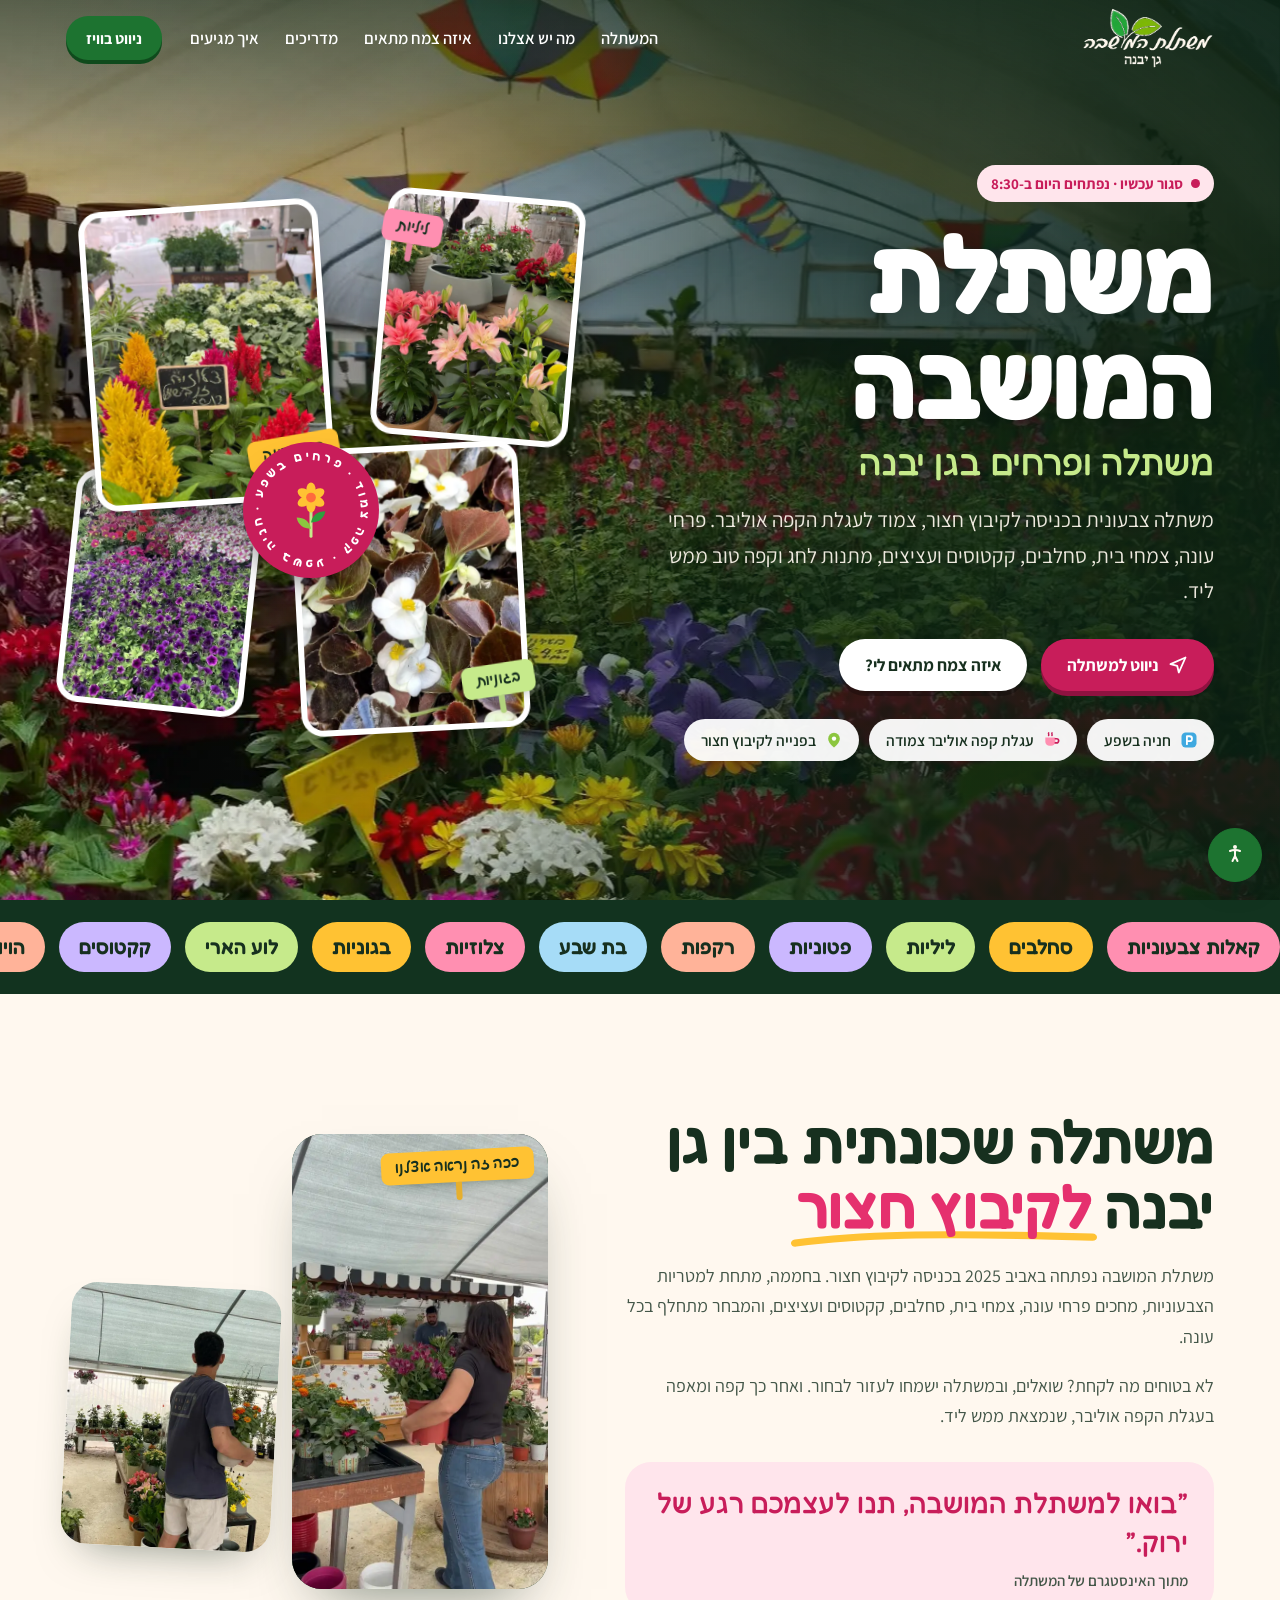
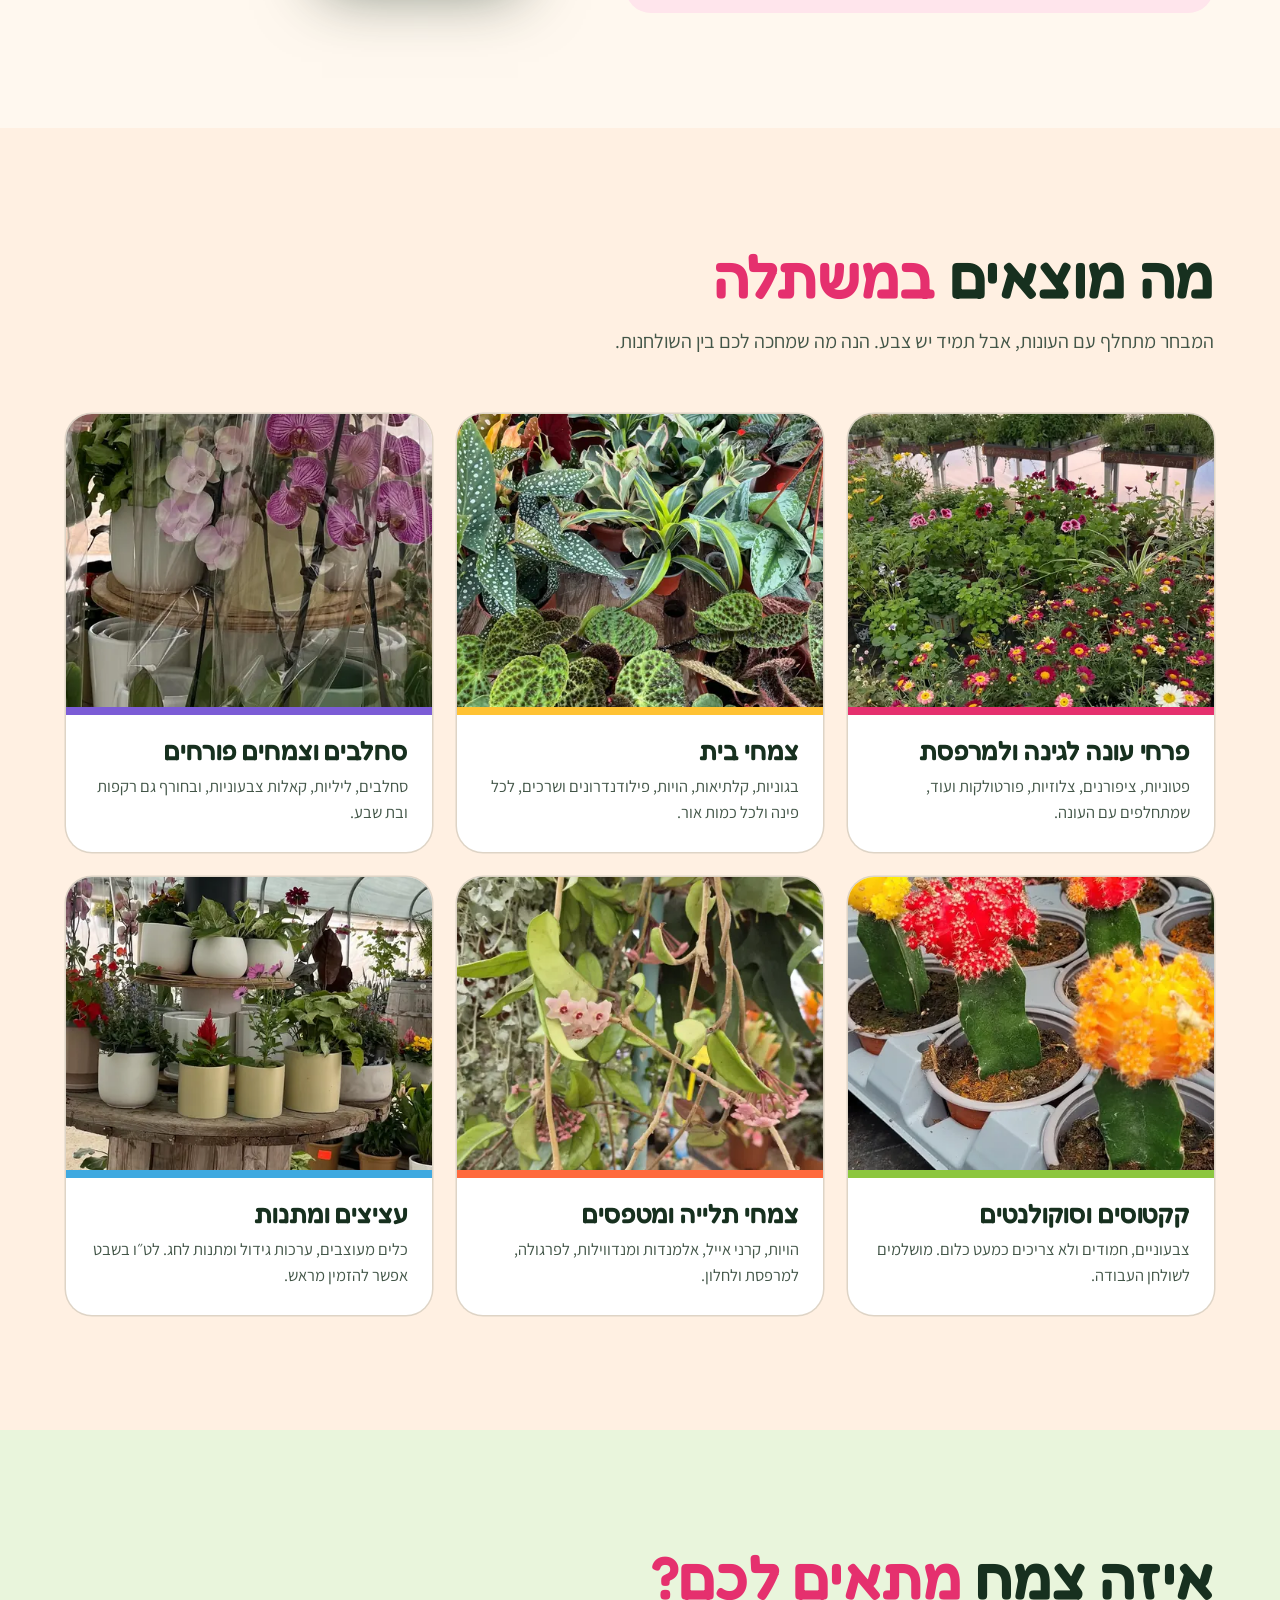
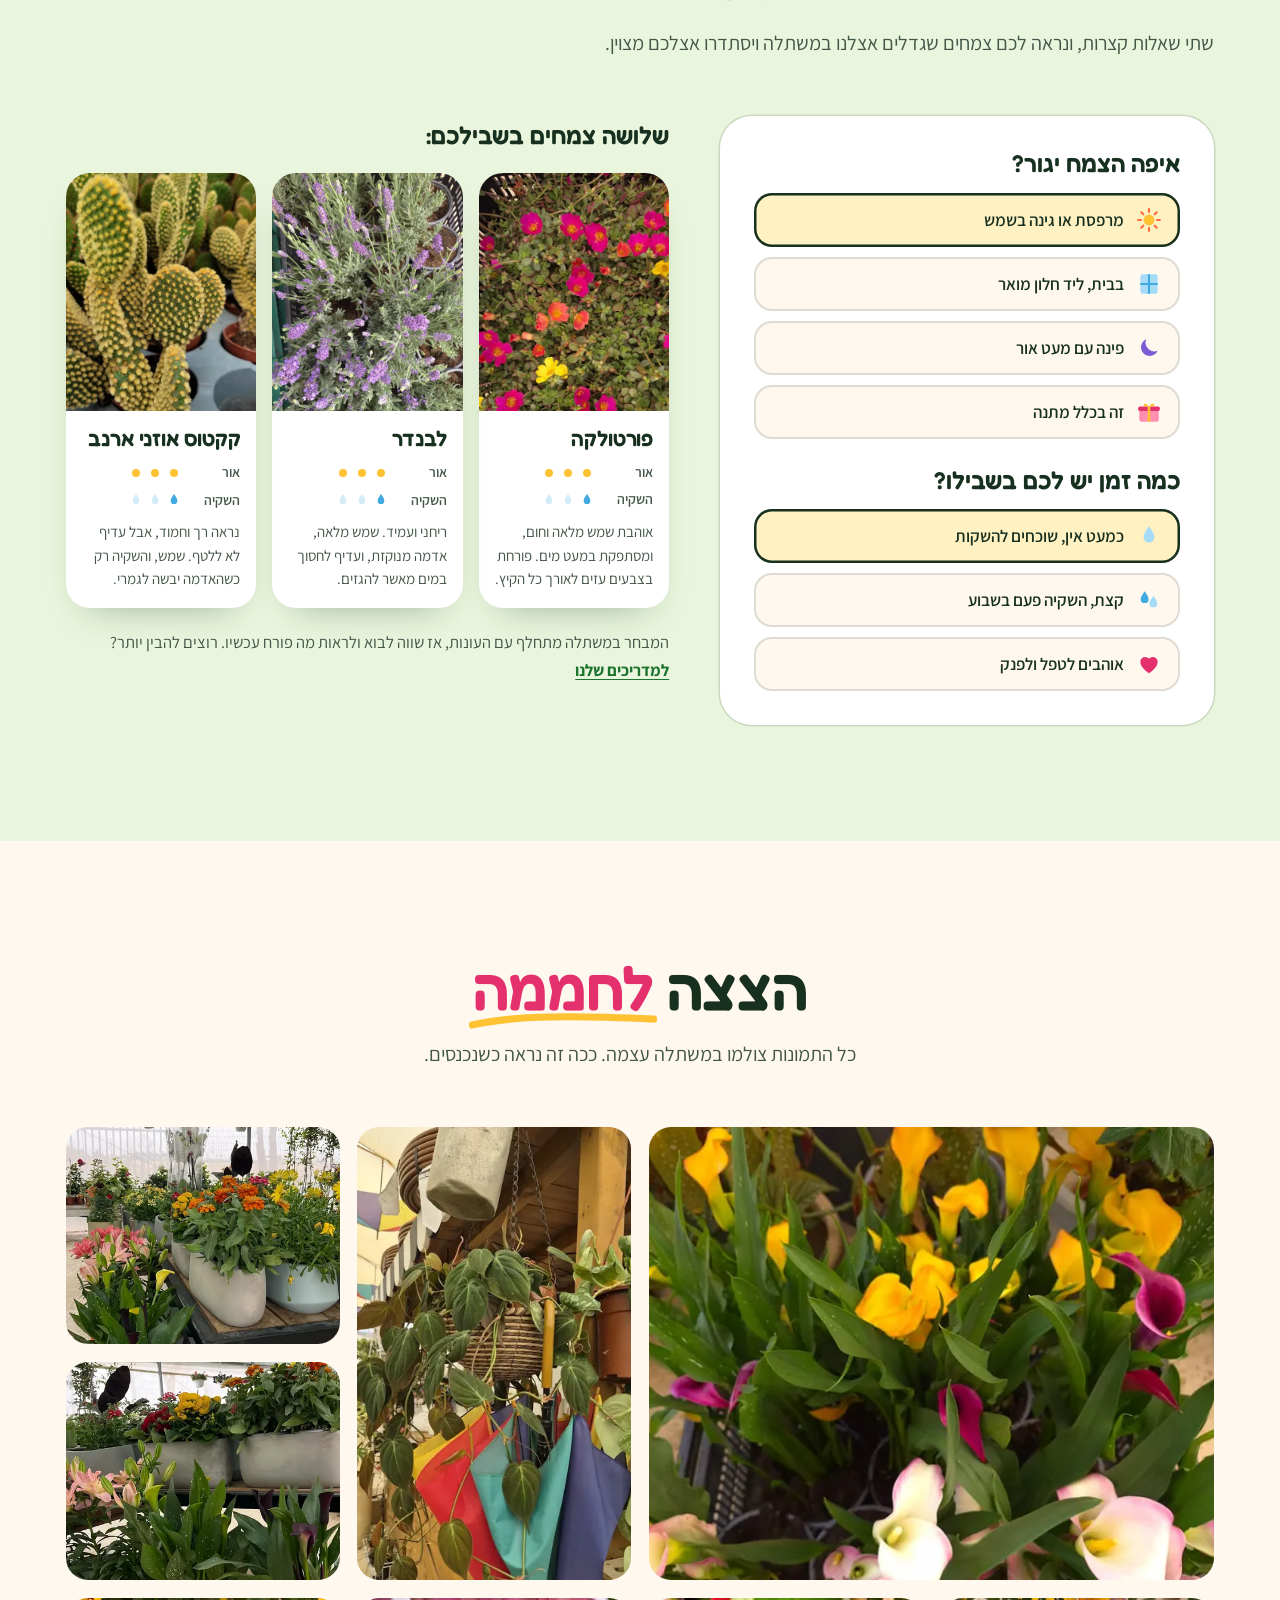
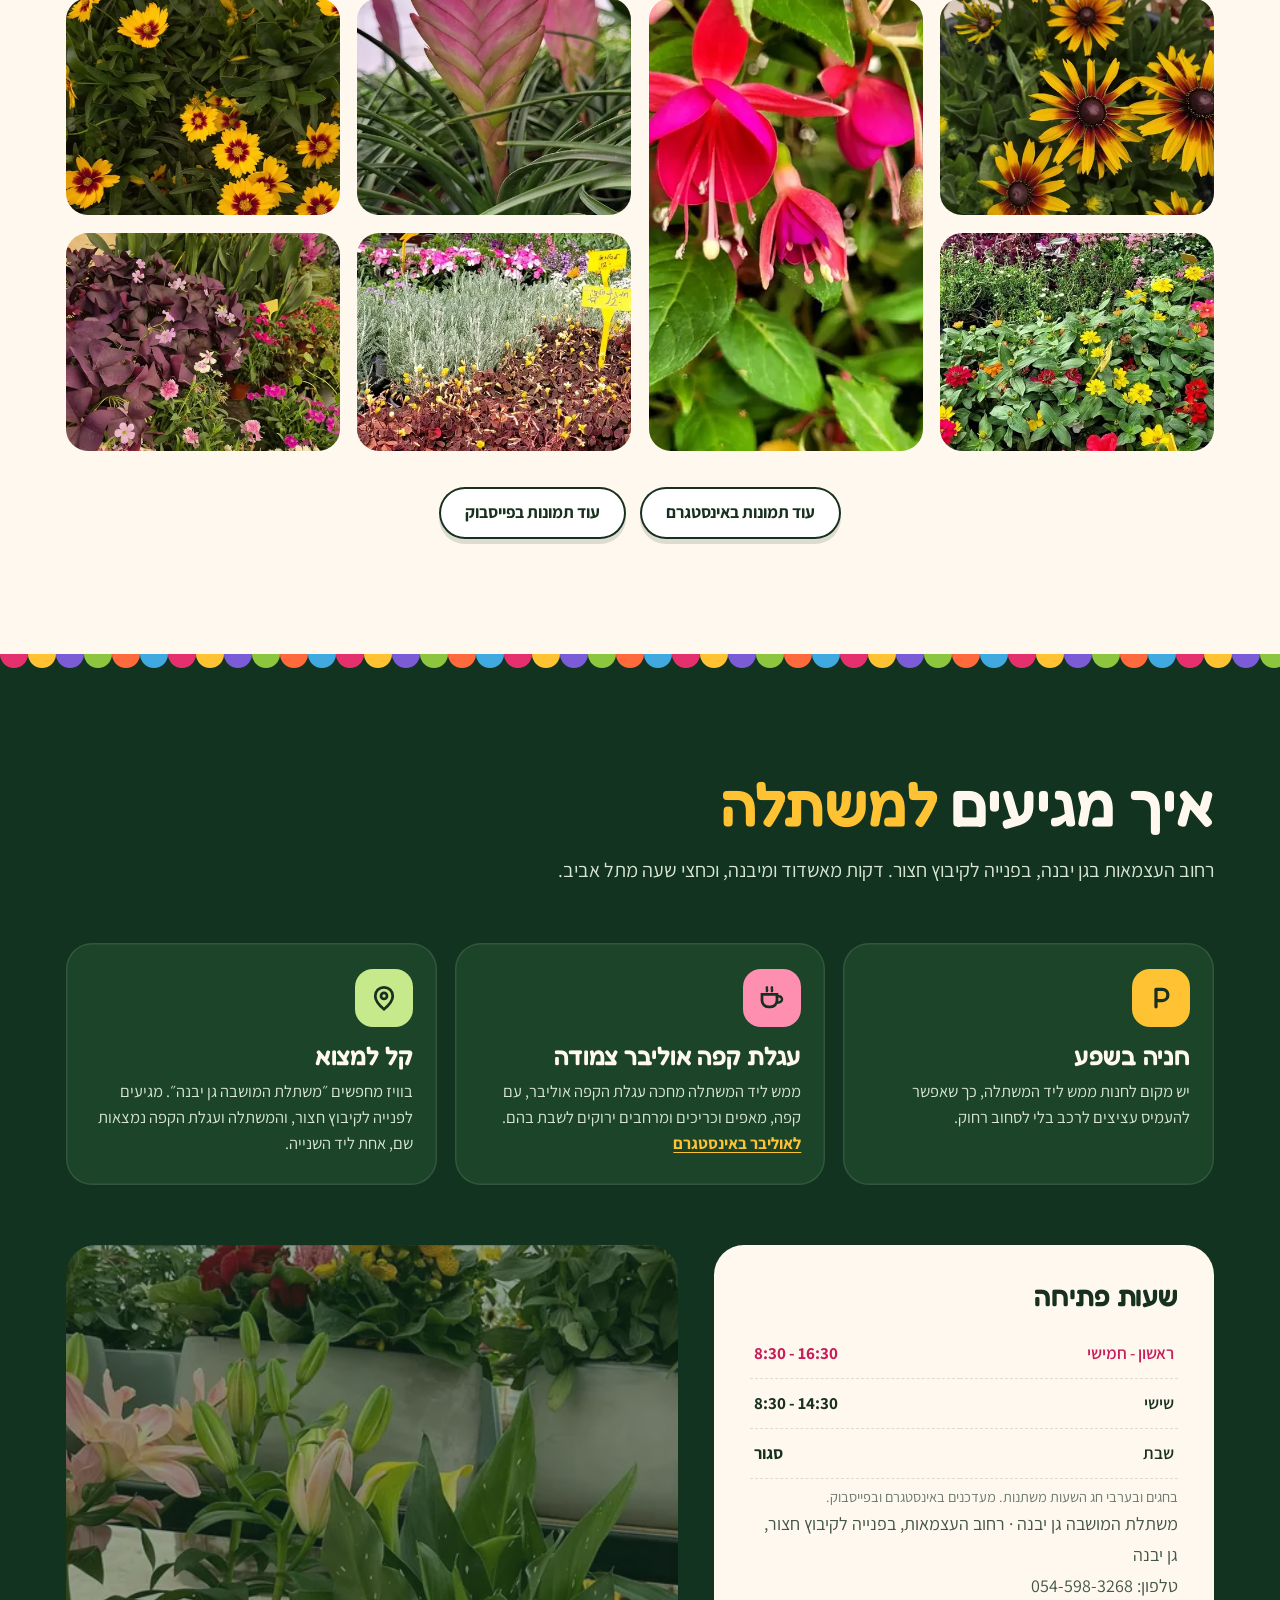
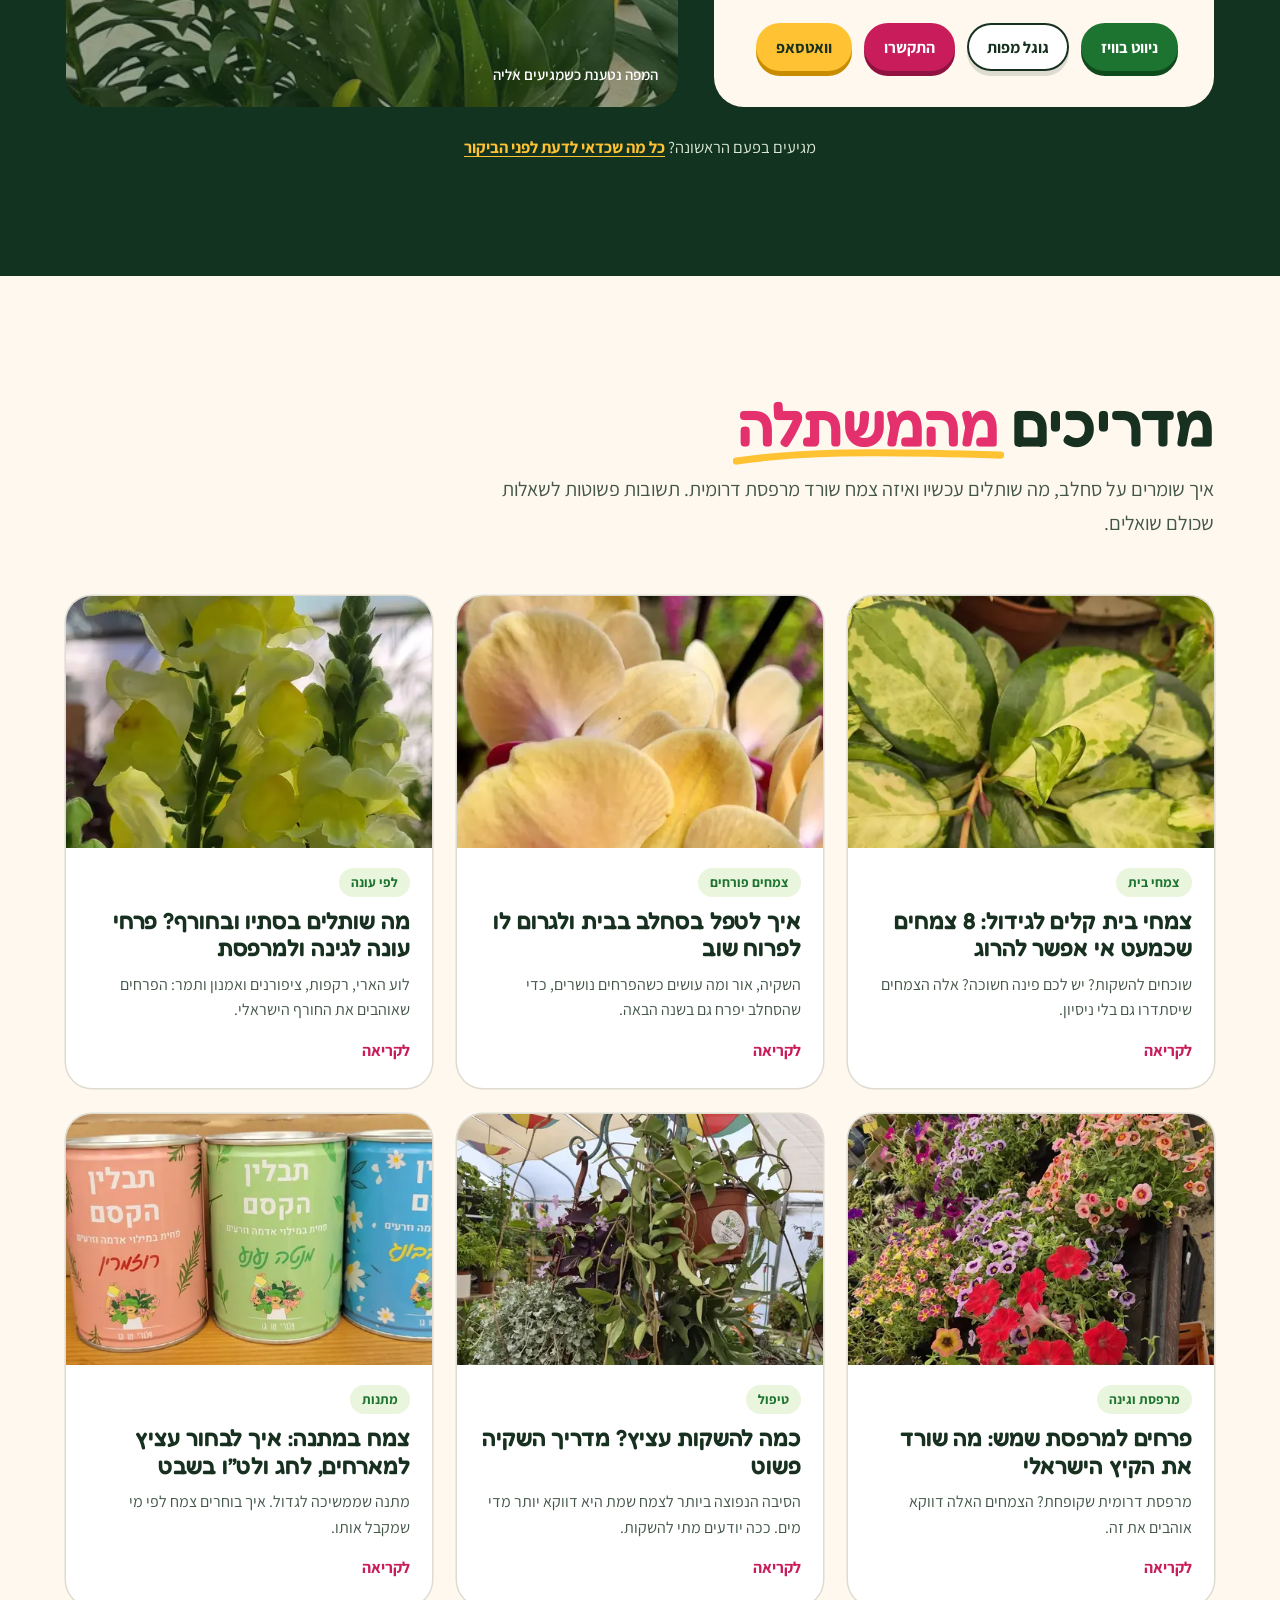
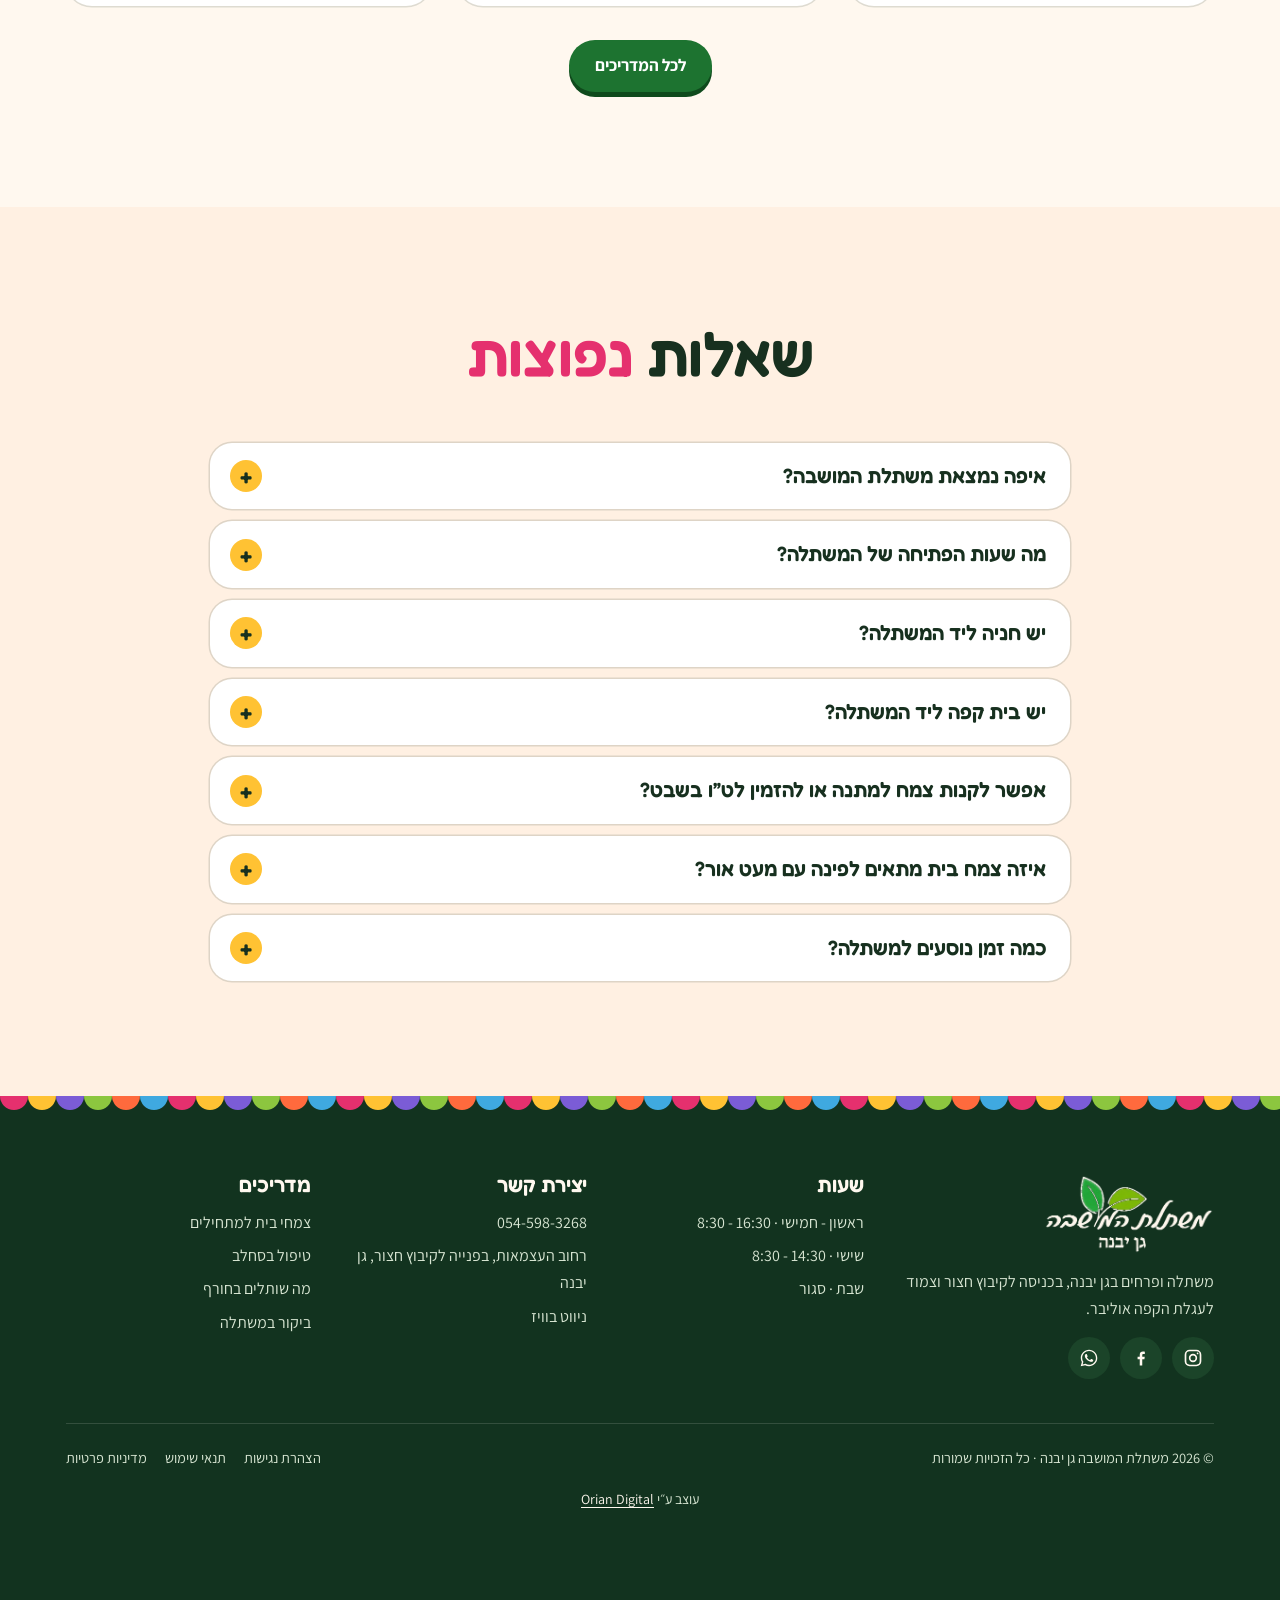
==== commit fcb5681b: "Bring the four-photo collage back into the photo hero Co-Authored-By: Claude Opus 5.5 <noreply@anthr" ====
--- a/index.html
+++ b/index.html
@@ -26,14 +26,14 @@
 <link rel="apple-touch-icon" href="assets/img/apple-touch-icon.png">
 <link rel="sitemap" type="application/xml" href="sitemap.xml">
 <script src="assets/framebust.js"></script>
-<script src="assets/boot.js?v=2"></script>
+<script src="assets/boot.js?v=3"></script>
 <link rel="preload" href="assets/fonts/fredoka-400-700-hebrew.woff2" as="font" type="font/woff2" crossorigin>
 <link rel="preload" as="image" href="assets/img/hero-tall-640.webp" imagesrcset="assets/img/hero-tall-640.webp 640w, assets/img/hero-tall-1020.webp 1020w" imagesizes="100vw" media="(max-width: 700px)">
 <link rel="preload" as="image" href="assets/img/hero-wide-1536.webp" imagesrcset="assets/img/hero-wide-960.webp 960w, assets/img/hero-wide-1536.webp 1536w" imagesizes="100vw" media="(min-width: 701px)">
-<link rel="stylesheet" href="assets/fonts.css?v=2">
-<link rel="stylesheet" href="assets/site.css?v=2">
-<link rel="stylesheet" href="assets/a11y.css?v=2">
-<script src="assets/a11y.js?v=2"></script>
+<link rel="stylesheet" href="assets/fonts.css?v=3">
+<link rel="stylesheet" href="assets/site.css?v=3">
+<link rel="stylesheet" href="assets/a11y.css?v=3">
+<script src="assets/a11y.js?v=3"></script>
 <script type="application/ld+json">
 {"@context":"https://schema.org","@graph":[
 {"@type":["GardenStore","Florist"],"@id":"https://oriantoledano-ship-it.github.io/moshava-nursery/#nursery","name":"משתלת המושבה גן יבנה","alternateName":["משתלת המושבה","Moshava Plant Nursery"],"description":"משתלה ופרחים בגן יבנה, בכניסה לקיבוץ חצור וצמוד לעגלת הקפה אוליבר: פרחי עונה, צמחי בית, סחלבים, קקטוסים, עציצים ומתנות לחג. חניה בשפע.","url":"https://oriantoledano-ship-it.github.io/moshava-nursery/","telephone":"+972-54-598-3268","logo":"https://oriantoledano-ship-it.github.io/moshava-nursery/assets/img/logo.png","image":["https://oriantoledano-ship-it.github.io/moshava-nursery/assets/img/og.jpg","https://oriantoledano-ship-it.github.io/moshava-nursery/assets/img/hero-greenhouse-960.webp","https://oriantoledano-ship-it.github.io/moshava-nursery/assets/img/hero-wide-1536.webp"],"address":{"@type":"PostalAddress","streetAddress":"רחוב העצמאות, בפנייה לקיבוץ חצור","addressLocality":"גן יבנה","addressRegion":"מחוז המרכז","addressCountry":"IL"},"geo":{"@type":"GeoCoordinates","latitude":31.7855279,"longitude":34.7253582},"hasMap":"https://www.google.com/maps?q=31.7855279,34.7253582","openingHoursSpecification":[{"@type":"OpeningHoursSpecification","dayOfWeek":["Sunday","Monday","Tuesday","Wednesday","Thursday"],"opens":"08:30","closes":"16:30"},{"@type":"OpeningHoursSpecification","dayOfWeek":"Friday","opens":"08:30","closes":"14:30"}],"amenityFeature":[{"@type":"LocationFeatureSpecification","name":"חניה בשפע","value":true},{"@type":"LocationFeatureSpecification","name":"עגלת קפה צמודה (אוליבר)","value":true}],"areaServed":[{"@type":"City","name":"גן יבנה"},{"@type":"City","name":"אשדוד"},{"@type":"City","name":"יבנה"},{"@type":"Place","name":"קיבוץ חצור"}],"sameAs":["https://www.instagram.com/moshava.plant.nursery/","https://www.facebook.com/profile.php?id=61574868822469"]},
@@ -100,11 +100,29 @@
         <li><svg viewBox="0 0 24 24" fill="none" aria-hidden="true"><path d="M12 21c4.6-3.8 7-7.3 7-10.6a7 7 0 1 0-14 0C5 13.7 7.4 17.2 12 21z" fill="#8CC63F"/><circle cx="12" cy="10.3" r="2.6" fill="#fff"/></svg>בפנייה לקיבוץ חצור</li>
       </ul>
     </div>
-  </div>
-  <div class="stamp" aria-hidden="true">
-    <div class="stamp-disc"></div>
-    <svg class="stamp-ring" viewBox="0 0 136 136"><path id="stampRing" d="M18 68a50 50 0 1 1 100 0a50 50 0 1 1-100 0" fill="none"/><text><textPath href="#stampRing" textLength="306" lengthAdjust="spacing">· עפשב םיחרפ · דומצ הפק · עפשב הינח</textPath></text></svg>
-    <div class="stamp-mid"><svg viewBox="0 0 48 48"><path d="M24 45V19" stroke="#C6EA8B" stroke-width="2.4" stroke-linecap="round"/><path d="M24 39c-1.2-6-5.4-9-11.5-9 1.2 6 5.4 9 11.5 9z" fill="#8CC63F"/><path d="M24 34c1.2-6 5.4-9 11.5-9-1.2 6-5.4 9-11.5 9z" fill="#2E9E3E"/><g transform="translate(24 14)" fill="#FFC233"><ellipse cx="0" cy="-6.2" rx="3.7" ry="5.8" transform="rotate(0)"/><ellipse cx="0" cy="-6.2" rx="3.7" ry="5.8" transform="rotate(60)"/><ellipse cx="0" cy="-6.2" rx="3.7" ry="5.8" transform="rotate(120)"/><ellipse cx="0" cy="-6.2" rx="3.7" ry="5.8" transform="rotate(180)"/><ellipse cx="0" cy="-6.2" rx="3.7" ry="5.8" transform="rotate(240)"/><ellipse cx="0" cy="-6.2" rx="3.7" ry="5.8" transform="rotate(300)"/></g><circle cx="24" cy="14" r="3.9" fill="#FF6A3D"/></svg></div>
+    <div class="collage" aria-label="תמונות מהמשתלה">
+      <figure class="hc hc-1">
+        <img src="assets/img/hero-celosia-480.webp" srcset="assets/img/hero-celosia-480.webp 480w, assets/img/hero-celosia-960.webp 960w" sizes="(max-width: 700px) 24vw, 280px" width="480" height="600" alt="צלוזיות אדומות וצהובות ושלט גיר על שולחן פרחים במשתלת המושבה בגן יבנה" decoding="async">
+        <span class="tag">פרחי עונה</span>
+      </figure>
+      <figure class="hc hc-2">
+        <img src="assets/img/hero-lily-480.webp" srcset="assets/img/hero-lily-480.webp 480w, assets/img/hero-lily-960.webp 960w" sizes="(max-width: 700px) 24vw, 230px" width="480" height="600" alt="ליליות ורודות פורחות בעציצים במשתלה" decoding="async">
+        <span class="tag tag--rose">ליליות</span>
+      </figure>
+      <figure class="hc hc-3">
+        <img src="assets/img/b-begonia-480.webp" srcset="assets/img/b-begonia-480.webp 480w, assets/img/b-begonia-960.webp 960w" sizes="(max-width: 700px) 24vw, 270px" width="480" height="600" alt="בגוניות עם פרחים לבנים ועלים בורדו במשתלה" decoding="async">
+        <span class="tag tag--lime">בגוניות</span>
+      </figure>
+      <figure class="hc hc-4">
+        <img src="assets/img/hero-petunia-480.webp" srcset="assets/img/hero-petunia-480.webp 480w, assets/img/hero-petunia-960.webp 960w" sizes="(max-width: 700px) 24vw, 220px" width="480" height="600" alt="שולחן פטוניות סגולות וורודות במשתלה בגן יבנה" decoding="async">
+        <span class="tag tag--sky">פטוניות</span>
+      </figure>
+      <div class="stamp" aria-hidden="true">
+      <div class="stamp-disc"></div>
+      <svg class="stamp-ring" viewBox="0 0 136 136"><path id="stampRing" d="M18 68a50 50 0 1 1 100 0a50 50 0 1 1-100 0" fill="none"/><text><textPath href="#stampRing" textLength="306" lengthAdjust="spacing">· עפשב םיחרפ · דומצ הפק · עפשב הינח</textPath></text></svg>
+      <div class="stamp-mid"><svg viewBox="0 0 48 48"><path d="M24 45V19" stroke="#C6EA8B" stroke-width="2.4" stroke-linecap="round"/><path d="M24 39c-1.2-6-5.4-9-11.5-9 1.2 6 5.4 9 11.5 9z" fill="#8CC63F"/><path d="M24 34c1.2-6 5.4-9 11.5-9-1.2 6-5.4 9-11.5 9z" fill="#2E9E3E"/><g transform="translate(24 14)" fill="#FFC233"><ellipse cx="0" cy="-6.2" rx="3.7" ry="5.8" transform="rotate(0)"/><ellipse cx="0" cy="-6.2" rx="3.7" ry="5.8" transform="rotate(60)"/><ellipse cx="0" cy="-6.2" rx="3.7" ry="5.8" transform="rotate(120)"/><ellipse cx="0" cy="-6.2" rx="3.7" ry="5.8" transform="rotate(180)"/><ellipse cx="0" cy="-6.2" rx="3.7" ry="5.8" transform="rotate(240)"/><ellipse cx="0" cy="-6.2" rx="3.7" ry="5.8" transform="rotate(300)"/></g><circle cx="24" cy="14" r="3.9" fill="#FF6A3D"/></svg></div>
+    </div>
+    </div>
   </div>
 </section>
 
@@ -392,6 +410,6 @@
   <a class="a11y-statement" href="accessibility.html">הצהרת נגישות</a>
 </div>
 
-<script src="assets/site.js?v=2"></script>
+<script src="assets/site.js?v=3"></script>
 </body>
 </html>
--- a/assets/site.css
+++ b/assets/site.css
@@ -200,7 +200,7 @@
     linear-gradient(to left, rgba(10, 34, 20, .88) 0%, rgba(10, 34, 20, .66) 36%, rgba(10, 34, 20, .12) 68%, rgba(10, 34, 20, 0) 100%),
     linear-gradient(to bottom, rgba(10, 34, 20, .55) 0%, rgba(10, 34, 20, 0) 22%);
 }
-.hero-in { position: relative; z-index: 2; width: 100%; }
+.hero-in { position: relative; z-index: 2; width: 100%; display: grid; grid-template-columns: 1.05fr .95fr; gap: clamp(24px, 4vw, 64px); align-items: center; }
 .hero-txt { max-width: 640px; }
 .h1-name { display: block; font-size: clamp(56px, 8.4vw, 116px); line-height: .98; font-weight: 700; color: #fff; text-shadow: 0 2px 30px rgba(0, 0, 0, .25); }
 .h1-sub { display: block; margin-top: 12px; font-size: clamp(24px, 3vw, 36px); font-weight: 500; color: #C6EA8B; }
@@ -234,6 +234,19 @@
 .stamp-mid svg { position: static; width: 60px; height: 60px; }
 @keyframes spin { to { transform: rotate(360deg); } }
 
+/* four photos laid over the greenhouse photo, like prints on a table */
+.collage { position: relative; height: clamp(460px, 42vw, 600px); }
+.hc { position: absolute; margin: 0; border: 6px solid #fff; border-radius: 22px; background: #fff; box-shadow: 0 30px 60px -24px rgba(0, 0, 0, .7); }
+.hc img { width: 100%; height: 100%; object-fit: cover; border-radius: 16px; }
+.hc-1 { width: 46%; aspect-ratio: 4 / 5; inset-inline-end: 4%; top: 2%; transform: rotate(-4deg); z-index: 2; }
+.hc-2 { width: 38%; aspect-ratio: 4 / 5; inset-inline-start: 2%; top: 0; transform: rotate(5deg); }
+.hc-3 { width: 44%; aspect-ratio: 4 / 5; inset-inline-start: 12%; bottom: 0; transform: rotate(-3deg); z-index: 3; }
+.hc-4 { width: 36%; aspect-ratio: 4 / 5; inset-inline-end: 0; bottom: 4%; transform: rotate(6deg); z-index: 1; }
+.hc .tag { bottom: 26px; inset-inline-start: -12px; transform: rotate(-6deg); }
+.hc-2 .tag { inset-inline-start: auto; inset-inline-end: -10px; top: 18px; bottom: auto; transform: rotate(5deg); }
+.hc-4 .tag { inset-inline-start: auto; inset-inline-end: 14px; top: -16px; bottom: auto; transform: rotate(-4deg); }
+.collage .stamp { width: 136px; height: 136px; inset-inline-start: 40%; inset-inline-end: auto; top: 46%; bottom: auto; }
+
 /* header over the photo */
 .logo-light { display: none; }
 .photo-hero .hdr:not(.is-stuck) .logo-dark, .hdr.is-open .logo-dark { display: none; }
@@ -243,14 +256,20 @@
 .hdr.is-open .burger span { background: var(--ink); }
 
 /* entrance */
-.js .hero-txt > *, .js .stamp { opacity: 0; }
+.js .hero-txt > *, .js .stamp, .js .hc { opacity: 0; }
 .hero.is-live .hero-bg img { animation: settle 1.8s cubic-bezier(.2, .7, .2, 1) both; }
 .hero.is-live .hero-txt > * { animation: rise .8s cubic-bezier(.2, .7, .2, 1) both; }
 .hero.is-live .hero-txt > *:nth-child(2) { animation-delay: .08s; }
 .hero.is-live .hero-txt > *:nth-child(3) { animation-delay: .16s; }
 .hero.is-live .hero-txt > *:nth-child(4) { animation-delay: .24s; }
 .hero.is-live .hero-txt > *:nth-child(5) { animation-delay: .32s; }
-.hero.is-live .stamp { animation: pop .7s .6s cubic-bezier(.3, 1.4, .5, 1) both; }
+.hero.is-live .hc { animation: bloom .9s cubic-bezier(.2, .8, .2, 1.05) both; }
+.hero.is-live .hc-1 { animation-delay: .15s; --rot: -4deg; }
+.hero.is-live .hc-2 { animation-delay: .27s; --rot: 5deg; }
+.hero.is-live .hc-3 { animation-delay: .39s; --rot: -3deg; }
+.hero.is-live .hc-4 { animation-delay: .51s; --rot: 6deg; }
+.hero.is-live .stamp { animation: pop .7s .8s cubic-bezier(.3, 1.4, .5, 1) both; }
+@keyframes bloom { from { opacity: 0; transform: translateY(40px) scale(.86) rotate(0deg); } to { opacity: 1; transform: rotate(var(--rot)); } }
 @keyframes settle { from { transform: scale(1.07); } to { transform: none; } }
 @keyframes rise { from { opacity: 0; transform: translateY(26px); } to { opacity: 1; transform: none; } }
 @keyframes pop { from { opacity: 0; transform: scale(.4) rotate(-40deg); } to { opacity: 1; transform: none; } }
@@ -558,6 +577,15 @@
   .burger { display: block; }
   .brand img { width: 112px; }
   .story .wrap, .where { grid-template-columns: 1fr; }
+  /* the stamp sits on the hero's corner here, so only the text and photos carry the stacking */
+  .hero-in { position: static; grid-template-columns: 1fr; gap: 0; }
+  .hero-txt { position: relative; z-index: 2; }
+  .collage { position: static; height: auto; display: flex; justify-content: center; gap: 3%; margin-top: 30px; max-width: 560px; }
+  .hc { position: relative; z-index: 2; inset: auto; top: auto; bottom: auto; width: 23%; border-width: 4px; border-radius: 14px; }
+  .hc img { border-radius: 10px; }
+  .hc-1, .hc-2, .hc-3, .hc-4 { width: 23%; }
+  .hc .tag { display: none; }
+  .collage .stamp { width: 106px; height: 106px; top: calc(var(--hdr) + 12px); bottom: auto; inset-inline-end: 16px; inset-inline-start: auto; }
   .story-media { max-width: 560px; }
   .cat-grid, .posts { grid-template-columns: 1fr 1fr; }
   .perks { grid-template-columns: 1fr; }
@@ -570,7 +598,6 @@
   .hero { align-items: flex-end; min-height: 94svh; padding-bottom: 40px; }
   .hero::before { background: linear-gradient(to top, rgba(10, 34, 20, .94) 0%, rgba(10, 34, 20, .78) 42%, rgba(10, 34, 20, .2) 72%, rgba(10, 34, 20, .45) 100%); }
   .hero-bg img { object-position: 50% 30%; }
-  .stamp { width: 106px; height: 106px; top: calc(var(--hdr) + 12px); bottom: auto; inset-inline-end: 16px; }
   .stamp-mid svg { width: 44px; height: 44px; }
 }
 @media (max-width: 640px) {
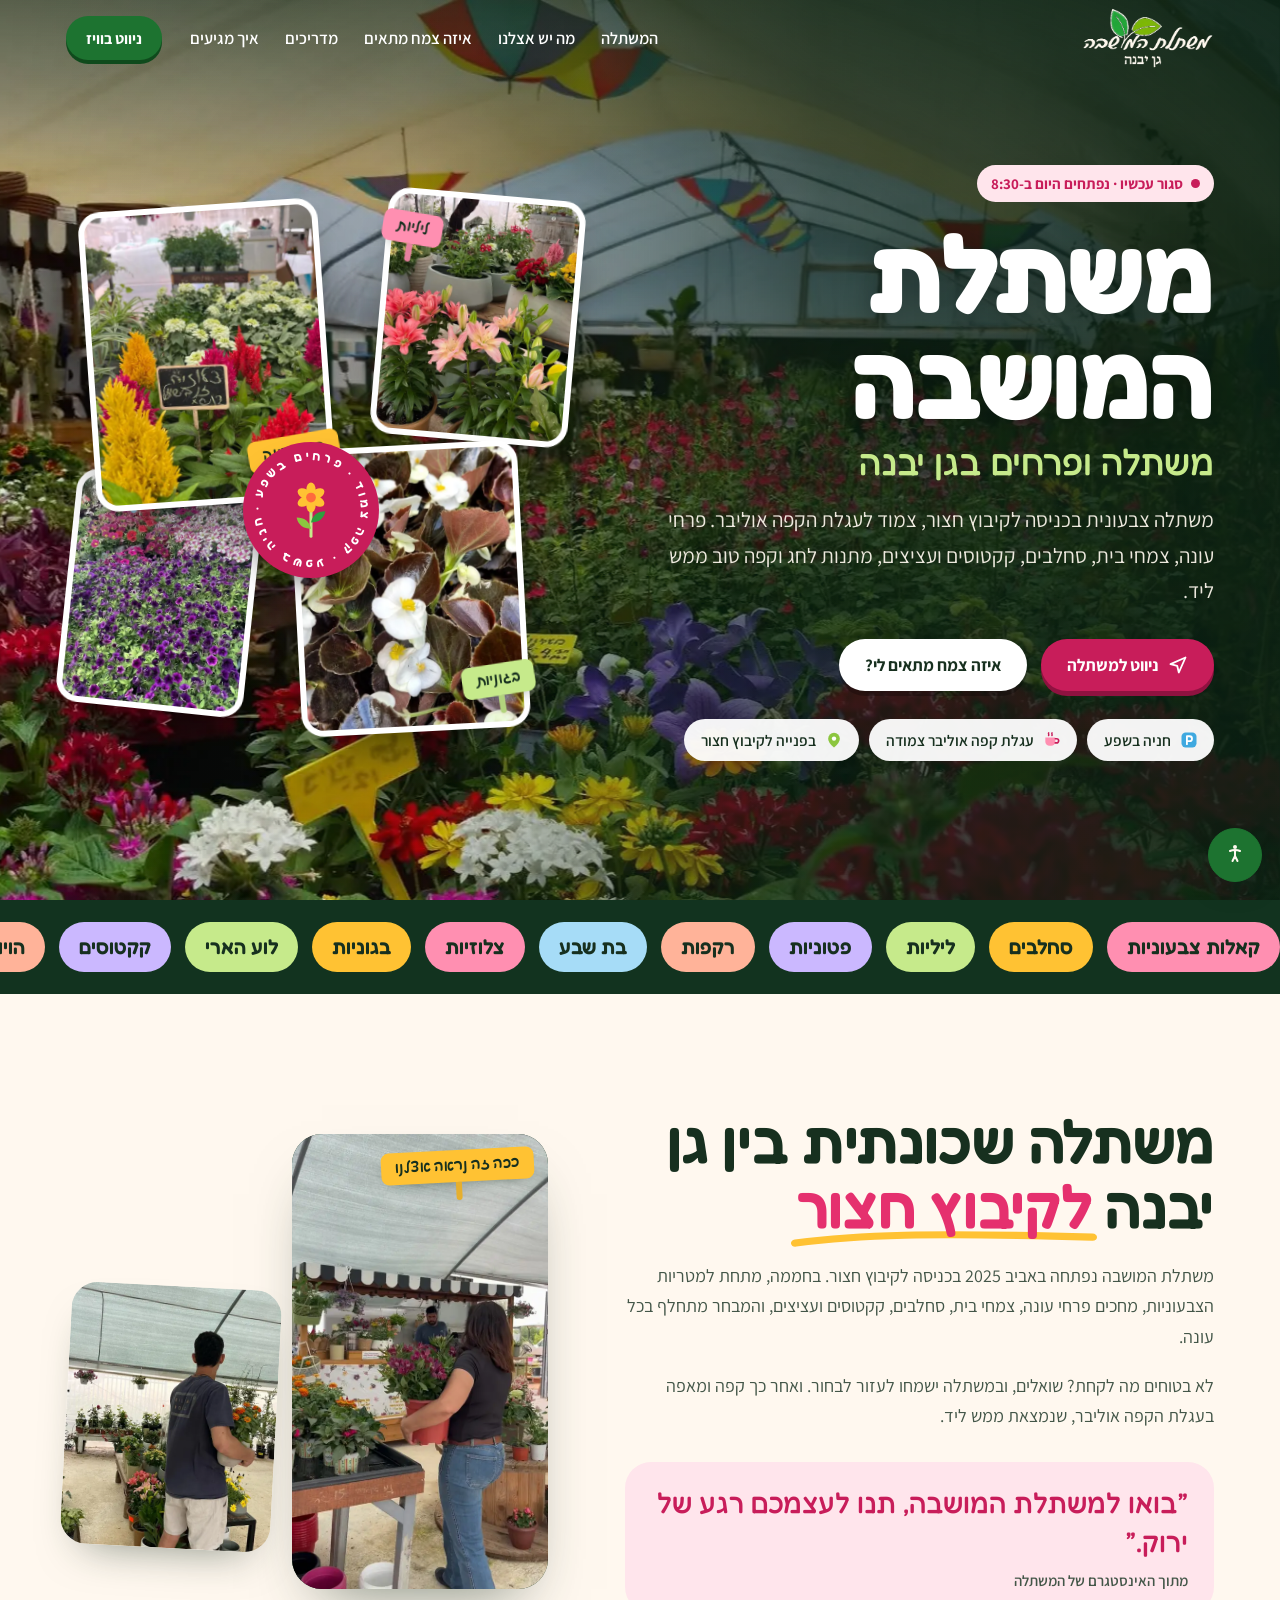
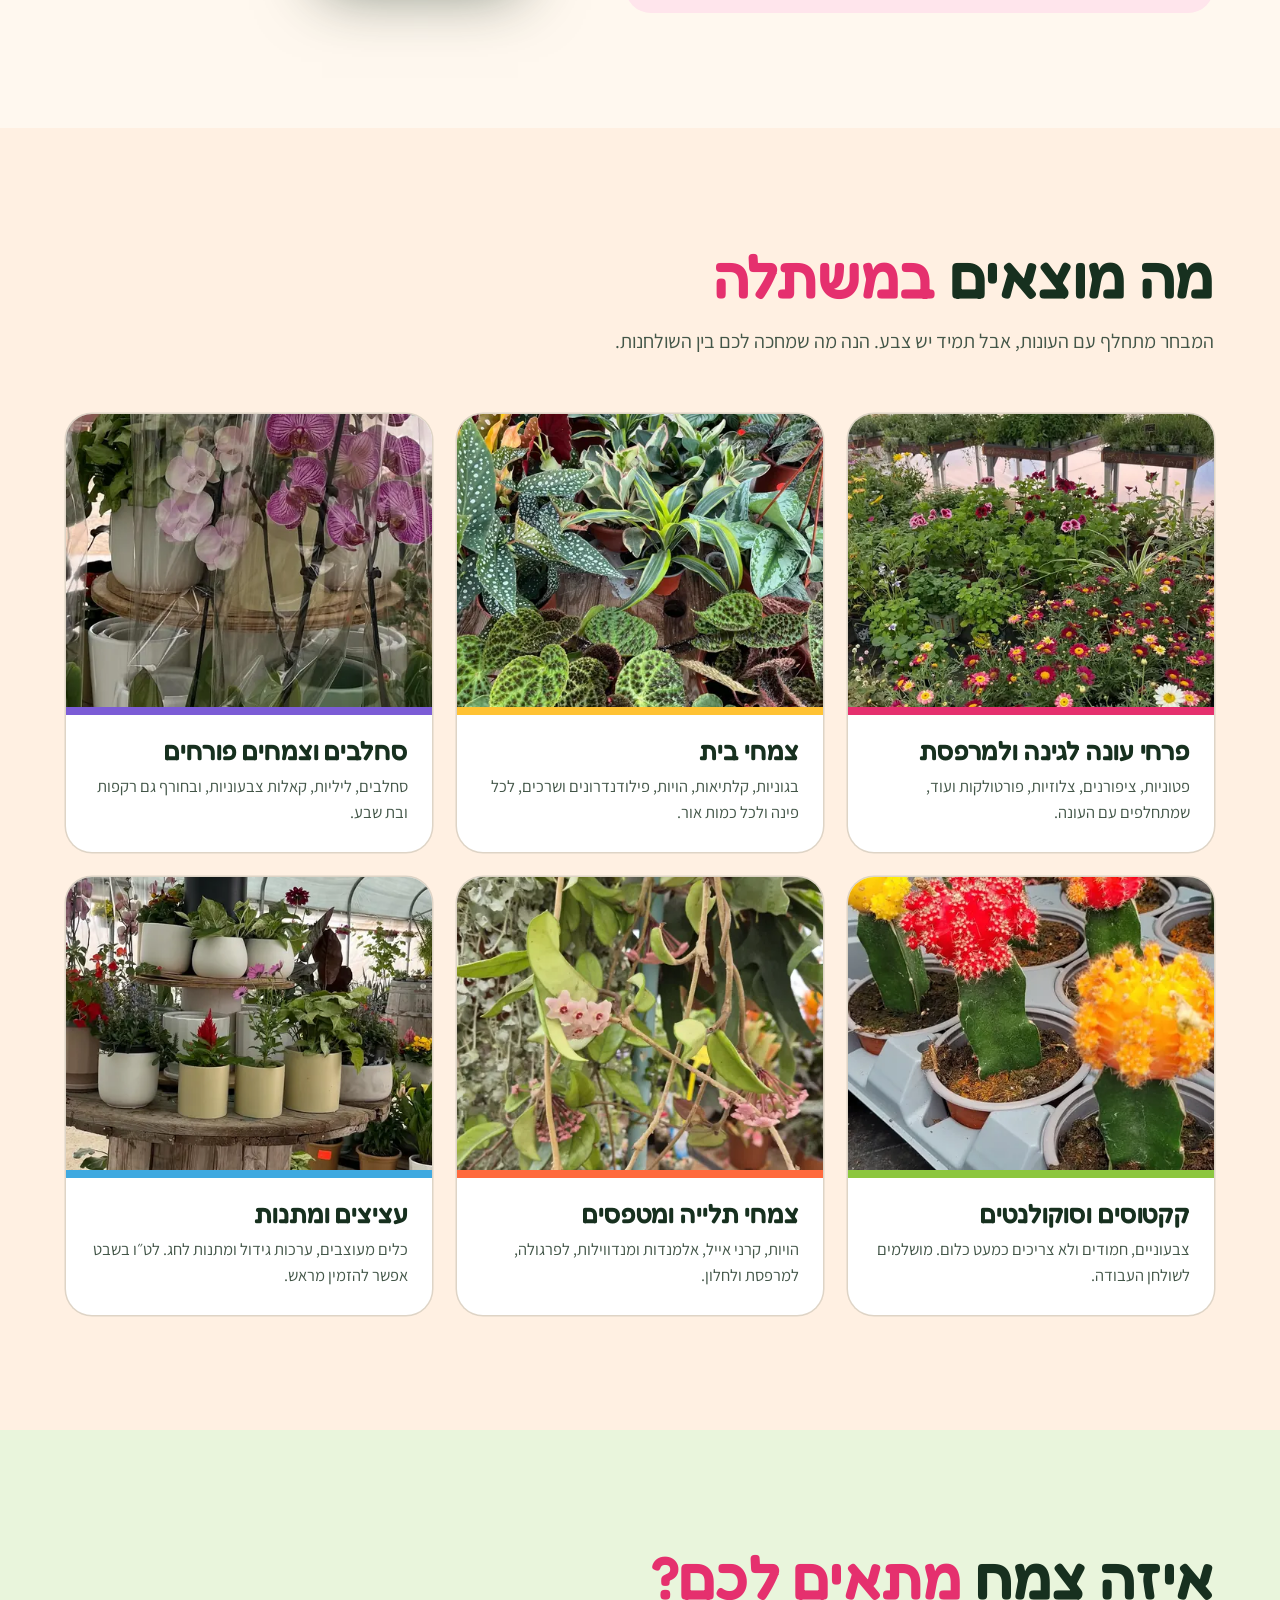
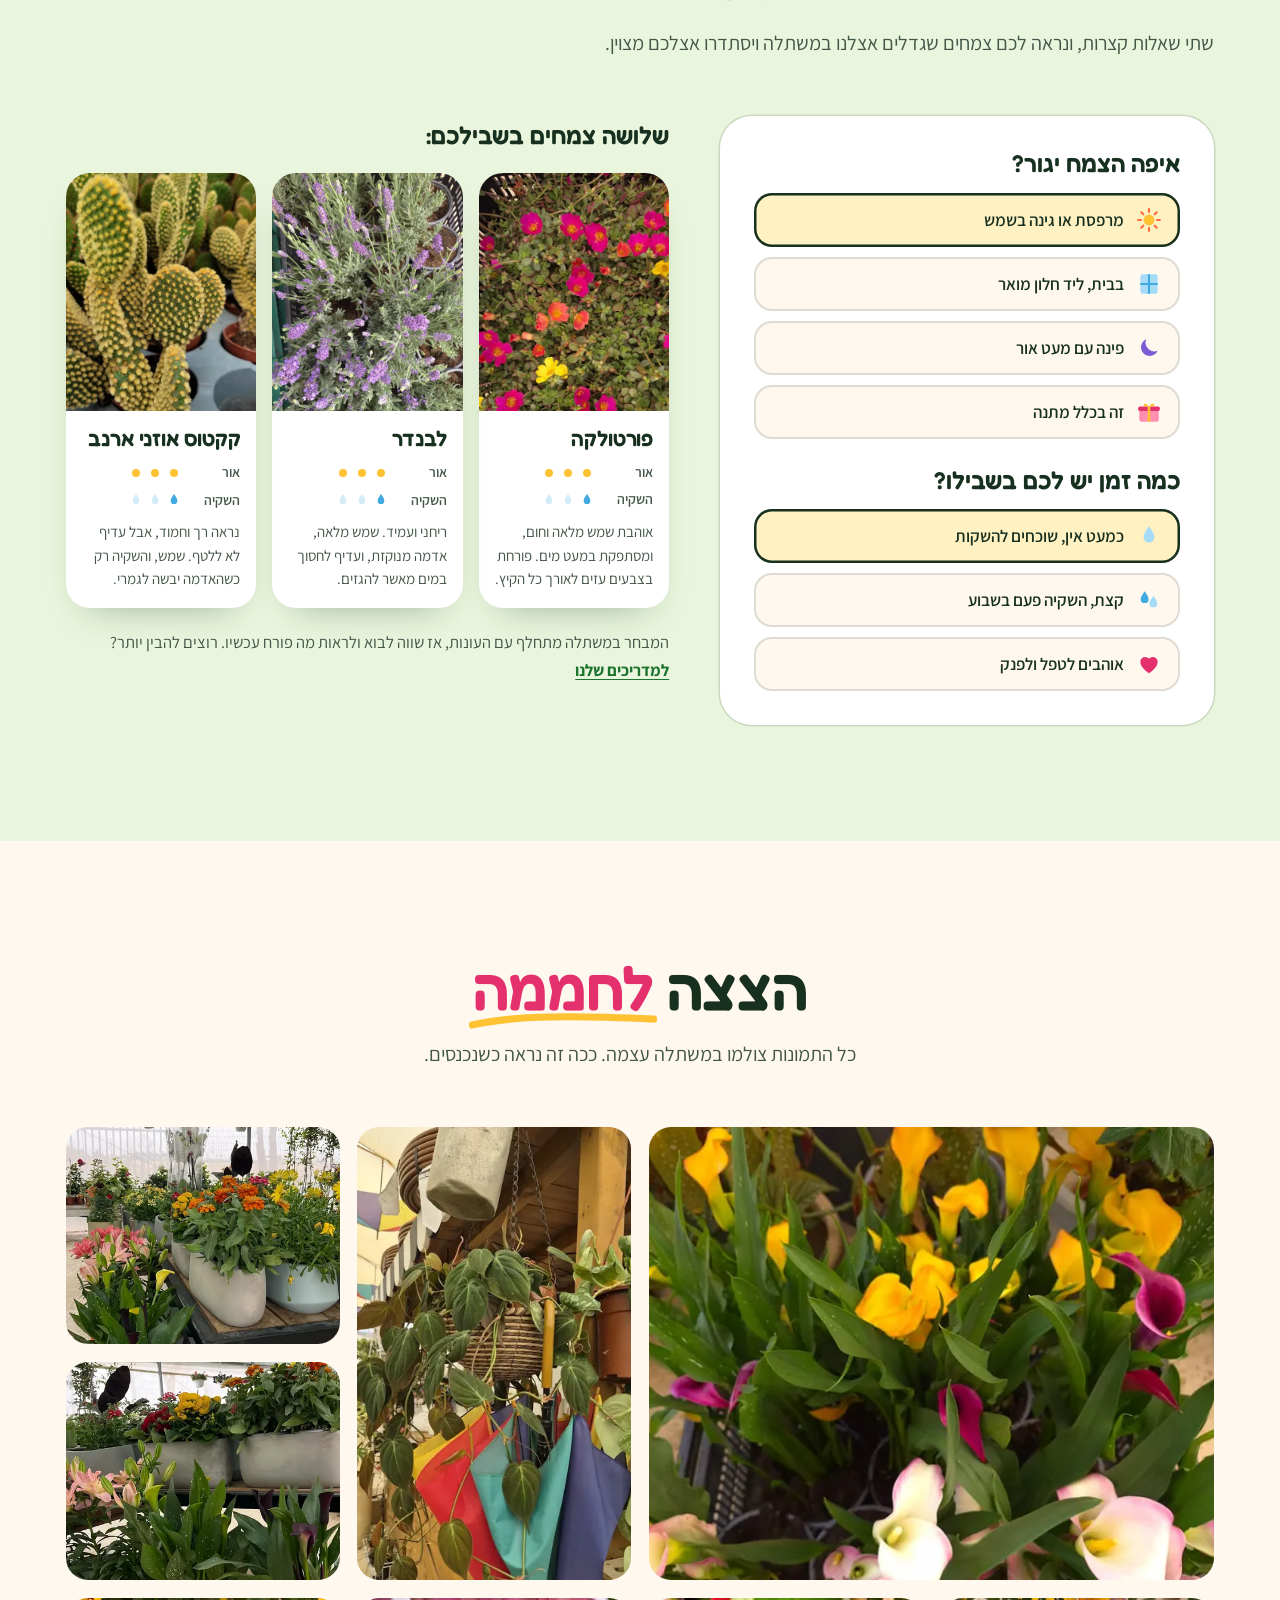
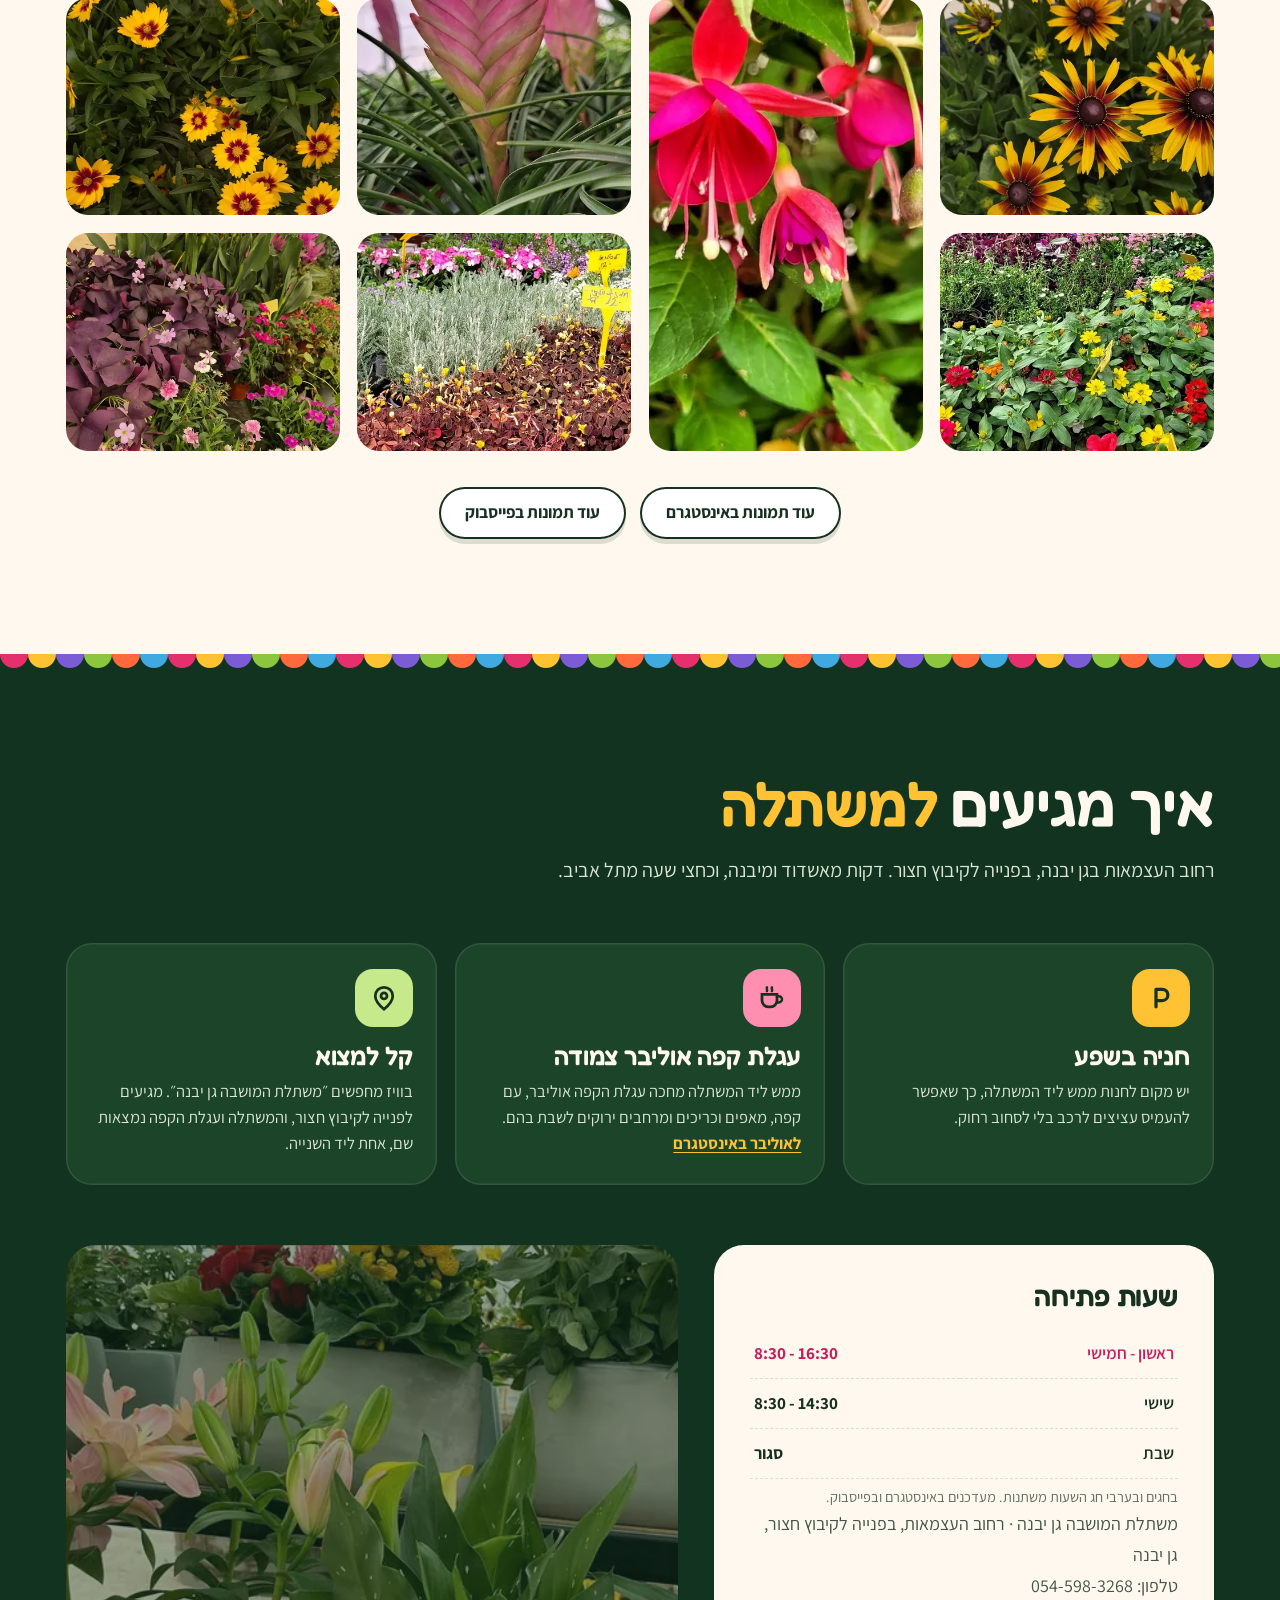
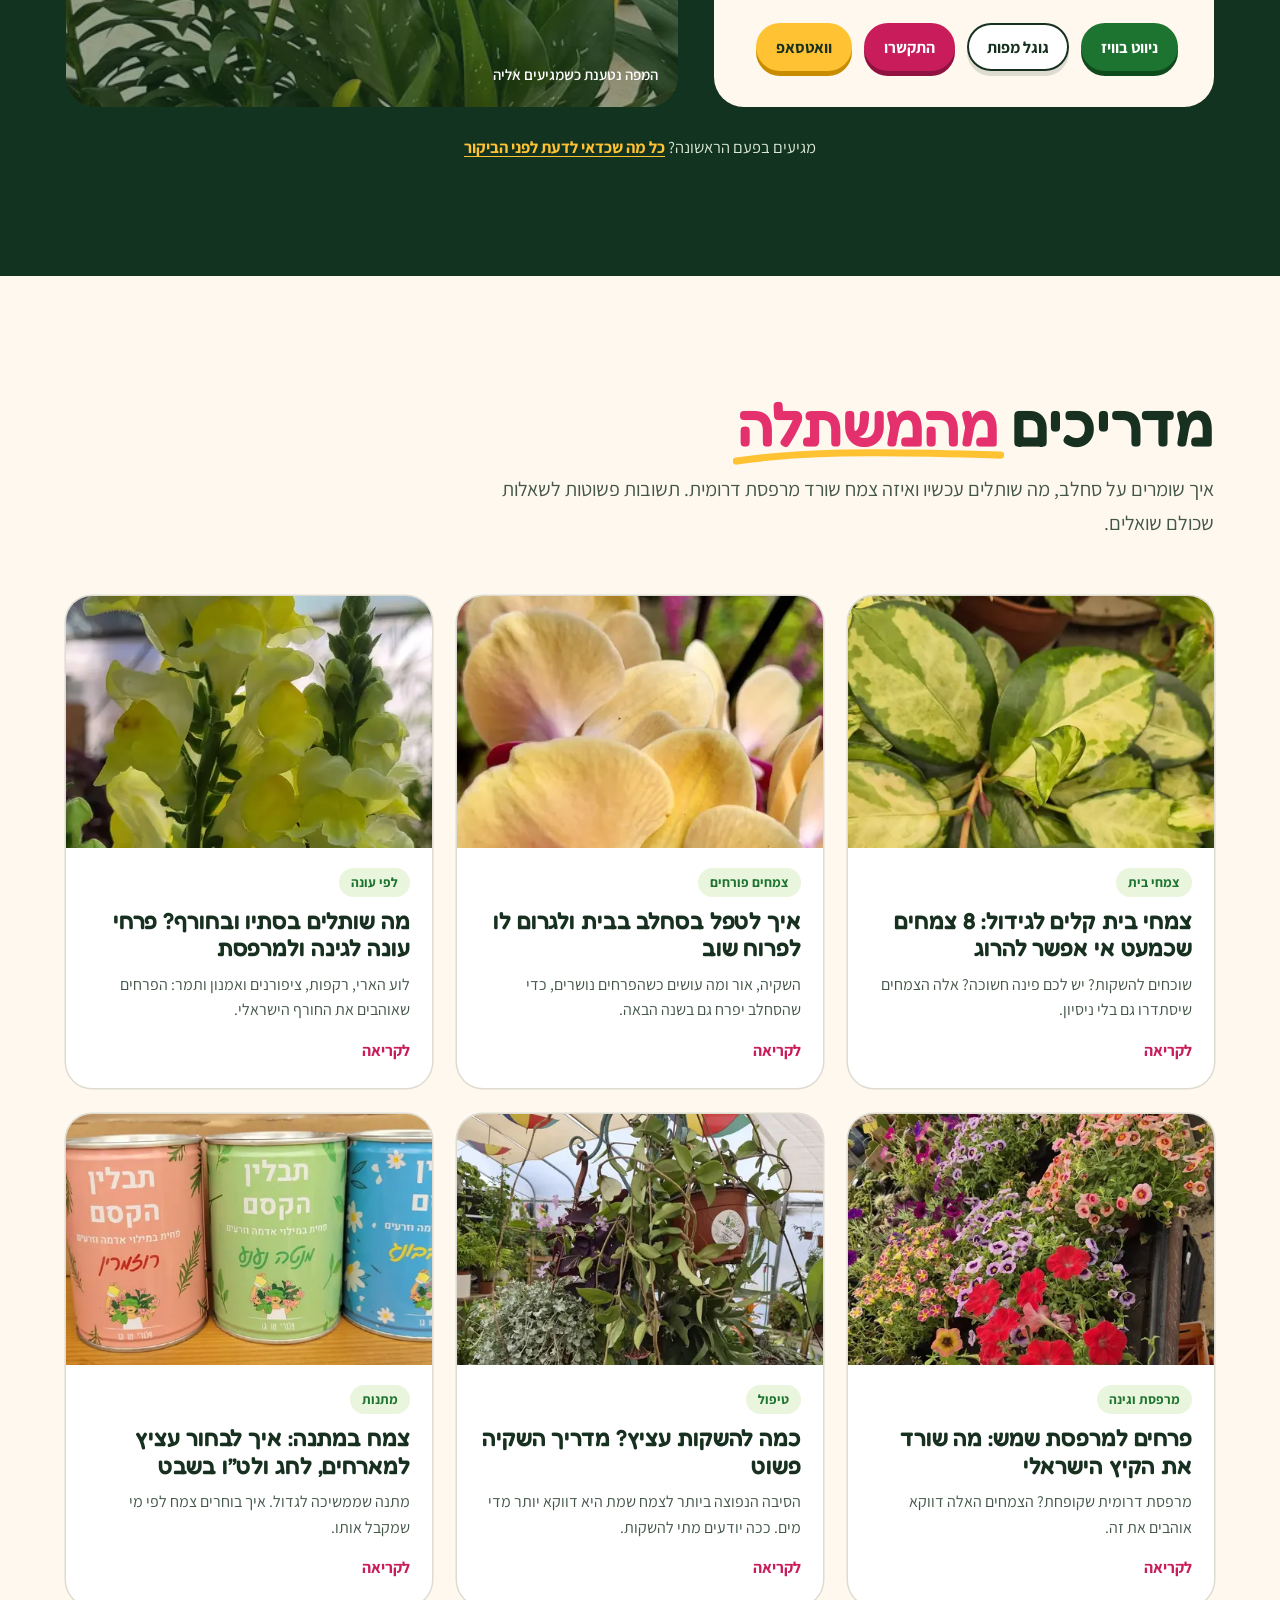
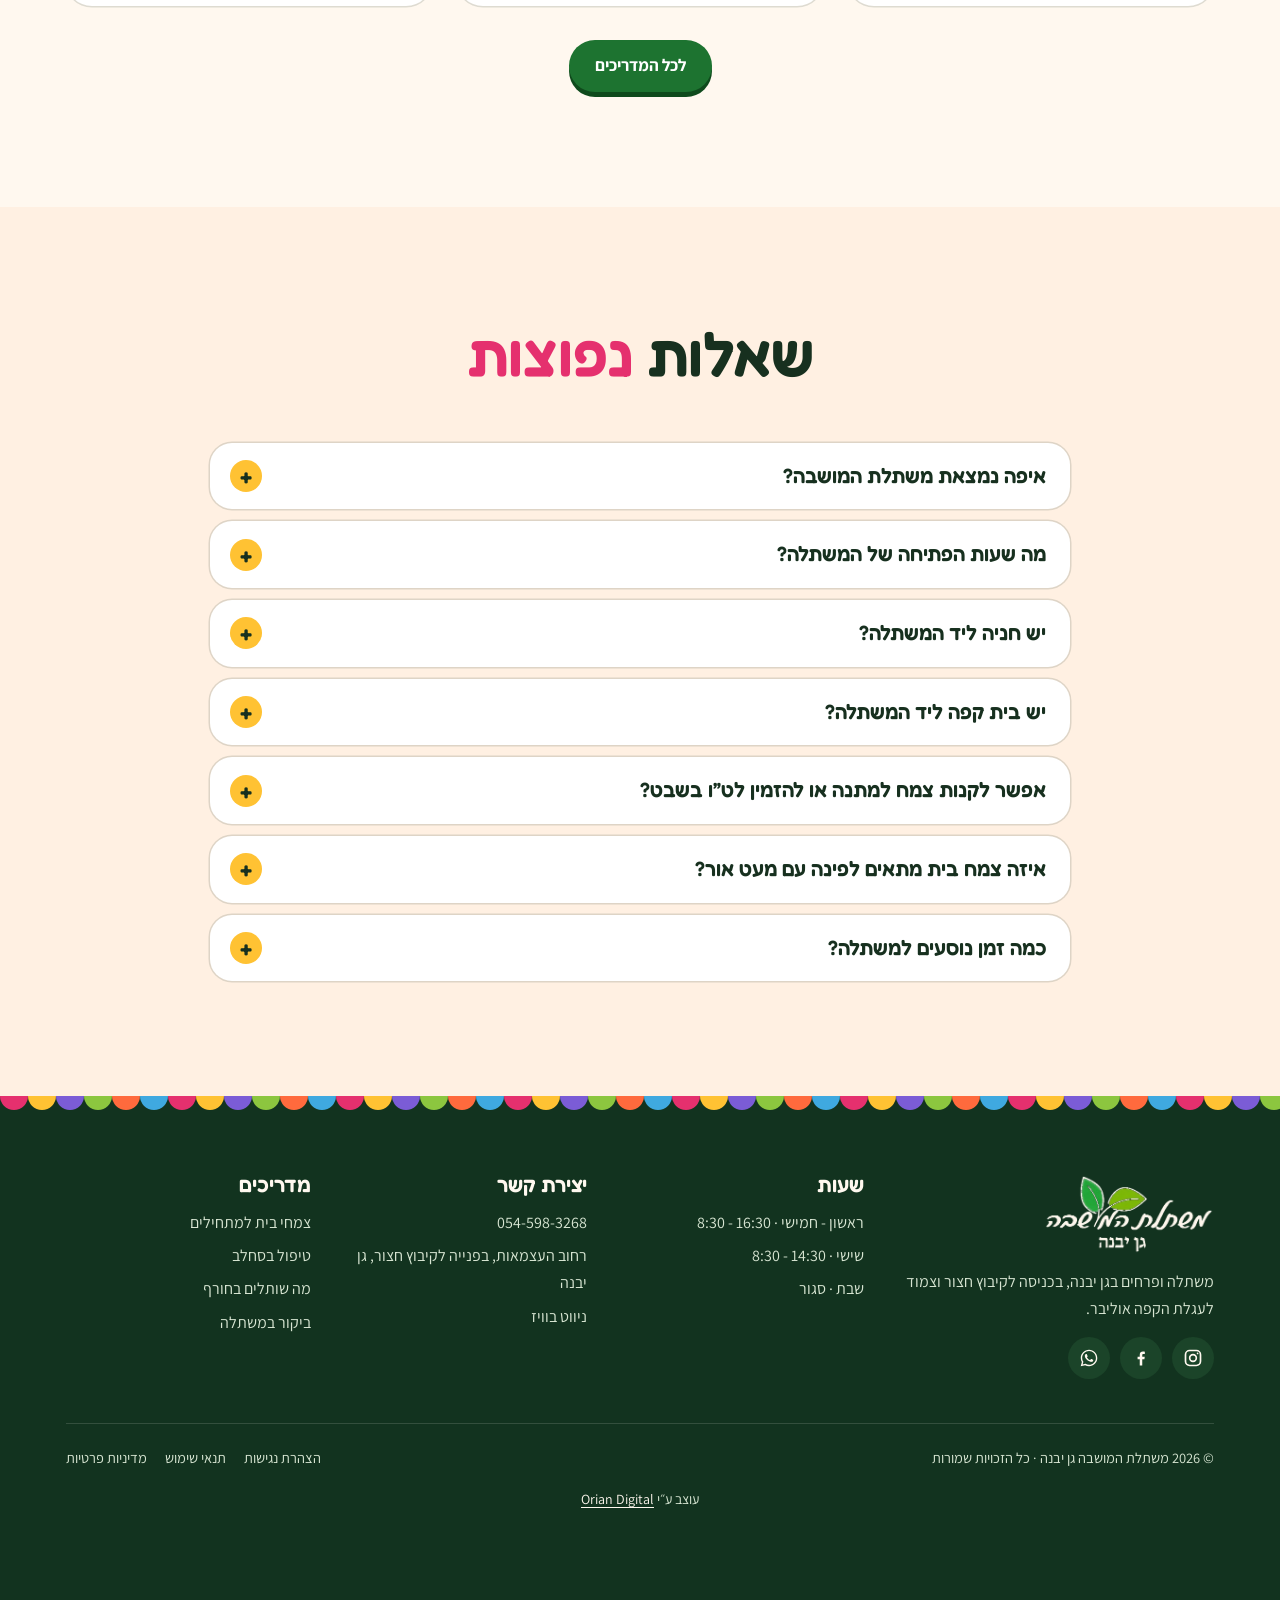
==== commit 5ba60dcd: "Darken faint text to pass 4.5:1 contrast (captions, byline) Co-Authored-By: Claude Opus 5.5 <noreply" ====
--- a/index.html
+++ b/index.html
@@ -3,10 +3,10 @@
 <head>
 <meta charset="UTF-8">
 <meta name="viewport" content="width=device-width, initial-scale=1">
-<meta http-equiv="Content-Security-Policy" content="default-src 'self'; base-uri 'self'; object-src 'none'; form-action 'self'; img-src 'self' data:; media-src 'self'; script-src 'self'; style-src 'self' 'unsafe-inline'; font-src 'self'; frame-src https://maps.google.com https://www.google.com; connect-src 'self'; upgrade-insecure-requests">
+<meta http-equiv="Content-Security-Policy" content="default-src 'self'; base-uri 'self'; object-src 'none'; form-action 'self'; img-src 'self' data:; media-src 'self'; script-src 'self' 'sha256-d/ySZ1WiQ+UsI2MXkg0G7dQ5B7Lvl4PpArKC8Ow6lrA='; style-src 'self' 'unsafe-inline'; font-src 'self'; frame-src https://maps.google.com https://www.google.com; connect-src 'self'; upgrade-insecure-requests">
 <meta name="referrer" content="strict-origin-when-cross-origin">
 <title>משתלת המושבה גן יבנה | משתלה, פרחים וצמחי בית ליד קיבוץ חצור</title>
-<meta name="description" content="משתלת המושבה בגן יבנה: משתלה צבעונית בכניסה לקיבוץ חצור, צמוד לעגלת הקפה אוליבר. פרחי עונה, צמחי בית, סחלבים, קקטוסים, עציצים ומתנות לחג. חניה בשפע. א-ה 8:30-16:30, ו 8:30-14:30.">
+<meta name="description" content="משתלת המושבה בגן יבנה, בכניסה לקיבוץ חצור וצמוד לעגלת הקפה אוליבר: פרחי עונה, צמחי בית, סחלבים ועציצים. חניה בשפע. א-ה 8:30-16:30, ו 8:30-14:30.">
 <link rel="canonical" href="https://oriantoledano-ship-it.github.io/moshava-nursery/">
 <meta name="robots" content="index, follow, max-image-preview:large">
 <meta property="og:type" content="website">
@@ -18,6 +18,7 @@
 <meta property="og:image" content="https://oriantoledano-ship-it.github.io/moshava-nursery/assets/img/og.jpg">
 <meta property="og:image:width" content="1200">
 <meta property="og:image:height" content="630">
+<meta property="og:image:alt" content="משתלת המושבה גן יבנה">
 <meta name="twitter:card" content="summary_large_image">
 <meta name="theme-color" content="#FFF8EF">
 <link rel="icon" href="favicon.ico" sizes="any">
@@ -26,17 +27,17 @@
 <link rel="apple-touch-icon" href="assets/img/apple-touch-icon.png">
 <link rel="sitemap" type="application/xml" href="sitemap.xml">
 <script src="assets/framebust.js"></script>
-<script src="assets/boot.js?v=3"></script>
+<script src="assets/boot.js?v=5"></script>
 <link rel="preload" href="assets/fonts/fredoka-400-700-hebrew.woff2" as="font" type="font/woff2" crossorigin>
 <link rel="preload" as="image" href="assets/img/hero-tall-640.webp" imagesrcset="assets/img/hero-tall-640.webp 640w, assets/img/hero-tall-1020.webp 1020w" imagesizes="100vw" media="(max-width: 700px)">
 <link rel="preload" as="image" href="assets/img/hero-wide-1536.webp" imagesrcset="assets/img/hero-wide-960.webp 960w, assets/img/hero-wide-1536.webp 1536w" imagesizes="100vw" media="(min-width: 701px)">
-<link rel="stylesheet" href="assets/fonts.css?v=3">
-<link rel="stylesheet" href="assets/site.css?v=3">
-<link rel="stylesheet" href="assets/a11y.css?v=3">
-<script src="assets/a11y.js?v=3"></script>
+<link rel="stylesheet" href="assets/fonts.css?v=5">
+<link rel="stylesheet" href="assets/site.css?v=5">
+<link rel="stylesheet" href="assets/a11y.css?v=5">
+<script src="assets/a11y.js?v=5"></script>
 <script type="application/ld+json">
 {"@context":"https://schema.org","@graph":[
-{"@type":["GardenStore","Florist"],"@id":"https://oriantoledano-ship-it.github.io/moshava-nursery/#nursery","name":"משתלת המושבה גן יבנה","alternateName":["משתלת המושבה","Moshava Plant Nursery"],"description":"משתלה ופרחים בגן יבנה, בכניסה לקיבוץ חצור וצמוד לעגלת הקפה אוליבר: פרחי עונה, צמחי בית, סחלבים, קקטוסים, עציצים ומתנות לחג. חניה בשפע.","url":"https://oriantoledano-ship-it.github.io/moshava-nursery/","telephone":"+972-54-598-3268","logo":"https://oriantoledano-ship-it.github.io/moshava-nursery/assets/img/logo.png","image":["https://oriantoledano-ship-it.github.io/moshava-nursery/assets/img/og.jpg","https://oriantoledano-ship-it.github.io/moshava-nursery/assets/img/hero-greenhouse-960.webp","https://oriantoledano-ship-it.github.io/moshava-nursery/assets/img/hero-wide-1536.webp"],"address":{"@type":"PostalAddress","streetAddress":"רחוב העצמאות, בפנייה לקיבוץ חצור","addressLocality":"גן יבנה","addressRegion":"מחוז המרכז","addressCountry":"IL"},"geo":{"@type":"GeoCoordinates","latitude":31.7855279,"longitude":34.7253582},"hasMap":"https://www.google.com/maps?q=31.7855279,34.7253582","openingHoursSpecification":[{"@type":"OpeningHoursSpecification","dayOfWeek":["Sunday","Monday","Tuesday","Wednesday","Thursday"],"opens":"08:30","closes":"16:30"},{"@type":"OpeningHoursSpecification","dayOfWeek":"Friday","opens":"08:30","closes":"14:30"}],"amenityFeature":[{"@type":"LocationFeatureSpecification","name":"חניה בשפע","value":true},{"@type":"LocationFeatureSpecification","name":"עגלת קפה צמודה (אוליבר)","value":true}],"areaServed":[{"@type":"City","name":"גן יבנה"},{"@type":"City","name":"אשדוד"},{"@type":"City","name":"יבנה"},{"@type":"Place","name":"קיבוץ חצור"}],"sameAs":["https://www.instagram.com/moshava.plant.nursery/","https://www.facebook.com/profile.php?id=61574868822469"]},
+{"@type":["GardenStore","Florist"],"@id":"https://oriantoledano-ship-it.github.io/moshava-nursery/#nursery","name":"משתלת המושבה גן יבנה","alternateName":["משתלת המושבה","Moshava Plant Nursery"],"description":"משתלה ופרחים בגן יבנה, בכניסה לקיבוץ חצור וצמוד לעגלת הקפה אוליבר: פרחי עונה, צמחי בית, סחלבים, קקטוסים, עציצים ומתנות לחג. חניה בשפע.","url":"https://oriantoledano-ship-it.github.io/moshava-nursery/","telephone":"+972-54-598-3268","foundingDate":"2025-04","knowsAbout":["צמחי בית","סחלבים","פרחי עונה","קקטוסים וסוקולנטים","עציצים ומתנות לחג"],"logo":"https://oriantoledano-ship-it.github.io/moshava-nursery/assets/img/logo.png","image":["https://oriantoledano-ship-it.github.io/moshava-nursery/assets/img/og.jpg","https://oriantoledano-ship-it.github.io/moshava-nursery/assets/img/hero-greenhouse-960.webp","https://oriantoledano-ship-it.github.io/moshava-nursery/assets/img/hero-wide-1536.webp"],"address":{"@type":"PostalAddress","streetAddress":"רחוב העצמאות, בפנייה לקיבוץ חצור","addressLocality":"גן יבנה","addressRegion":"מחוז המרכז","addressCountry":"IL"},"geo":{"@type":"GeoCoordinates","latitude":31.7855279,"longitude":34.7253582},"hasMap":"https://www.google.com/maps?q=31.7855279,34.7253582","openingHoursSpecification":[{"@type":"OpeningHoursSpecification","dayOfWeek":["Sunday","Monday","Tuesday","Wednesday","Thursday"],"opens":"08:30","closes":"16:30"},{"@type":"OpeningHoursSpecification","dayOfWeek":"Friday","opens":"08:30","closes":"14:30"}],"amenityFeature":[{"@type":"LocationFeatureSpecification","name":"חניה בשפע","value":true},{"@type":"LocationFeatureSpecification","name":"עגלת קפה צמודה (אוליבר)","value":true}],"areaServed":[{"@type":"City","name":"גן יבנה"},{"@type":"City","name":"אשדוד"},{"@type":"City","name":"יבנה"},{"@type":"Place","name":"קיבוץ חצור"}],"sameAs":["https://www.instagram.com/moshava.plant.nursery/","https://www.facebook.com/profile.php?id=61574868822469"]},
 {"@type":"WebSite","@id":"https://oriantoledano-ship-it.github.io/moshava-nursery/#site","url":"https://oriantoledano-ship-it.github.io/moshava-nursery/","name":"משתלת המושבה גן יבנה","inLanguage":"he-IL","publisher":{"@id":"https://oriantoledano-ship-it.github.io/moshava-nursery/#nursery"}},
 {"@type":"FAQPage","mainEntity":[
 {"@type":"Question","name":"איפה נמצאת משתלת המושבה?","acceptedAnswer":{"@type":"Answer","text":"ברחוב העצמאות בגן יבנה, בפנייה לקיבוץ חצור, צמוד לעגלת הקפה אוליבר. בוויז מחפשים: משתלת המושבה גן יבנה."}},
@@ -49,6 +50,7 @@
 ]}
 ]}
 </script>
+<script type="speculationrules">{"prefetch":[{"where":{"href_matches":"/moshava-nursery/*"},"eagerness":"moderate"}]}</script>
 </head>
 <body class="photo-hero">
 
@@ -410,6 +412,6 @@
   <a class="a11y-statement" href="accessibility.html">הצהרת נגישות</a>
 </div>
 
-<script src="assets/site.js?v=3"></script>
+<script src="assets/site.js?v=5"></script>
 </body>
 </html>
--- a/assets/site.css
+++ b/assets/site.css
@@ -9,7 +9,7 @@
   --butter: #FFF1C2;
   --ink: #17301F;
   --ink-soft: #435648;
-  --ink-faint: #6B7A6E;
+  --ink-faint: #5F6E62;
   --line: rgba(23, 48, 31, .14);
   --leaf: #2E9E3E;
   --leaf-deep: #1D7330;
@@ -551,6 +551,20 @@
 .prose figcaption { margin-top: 10px; font-size: 15px; color: var(--ink-faint); text-align: center; }
 .tip { padding: 22px 24px; border-radius: 22px; background: var(--butter); }
 .tip strong { font-family: var(--display); font-weight: 600; font-size: 20px; display: block; margin-bottom: 4px; }
+.tldr { padding: 20px 24px; border-radius: 22px; background: var(--mint); border-inline-start: 6px solid var(--leaf); }
+.tldr strong { font-family: var(--display); font-weight: 600; font-size: 20px; display: block; margin-bottom: 4px; color: var(--leaf-deep); }
+.tldr p { margin: 0; color: var(--ink); }
+.prose .facts { width: 100%; border-collapse: separate; border-spacing: 0; border-radius: 22px; overflow: hidden; background: #fff; box-shadow: inset 0 0 0 2px var(--line); font-size: 17px; }
+.facts caption { caption-side: top; padding-bottom: 10px; text-align: start; font-family: var(--display); font-weight: 600; font-size: 21px; color: var(--ink); }
+.facts th, .facts td { padding: 12px 18px; text-align: start; vertical-align: top; border-top: 1px solid var(--line); }
+.facts tr:first-child th, .facts tr:first-child td { border-top: 0; }
+.facts th { width: 30%; background: var(--paper-2); font-weight: 800; color: var(--ink); white-space: nowrap; }
+.facts td { color: var(--ink-soft); }
+.prose .byline { margin-top: 40px; padding-top: 18px; border-top: 2px dashed var(--line); font-size: 16px; color: var(--ink-faint); }
+@media (max-width: 640px) {
+  .facts th, .facts td { padding: 10px 12px; }
+  .facts th { white-space: normal; width: 34%; }
+}
 .cta-box { margin-top: 48px; padding: clamp(24px, 3vw, 34px); border-radius: 30px; background: var(--forest); color: var(--cream-text); }
 .cta-box h2 { margin: 0; font-size: clamp(26px, 3vw, 34px); color: var(--cream-text); }
 .cta-box p { margin-top: 10px; color: var(--cream-soft); }
